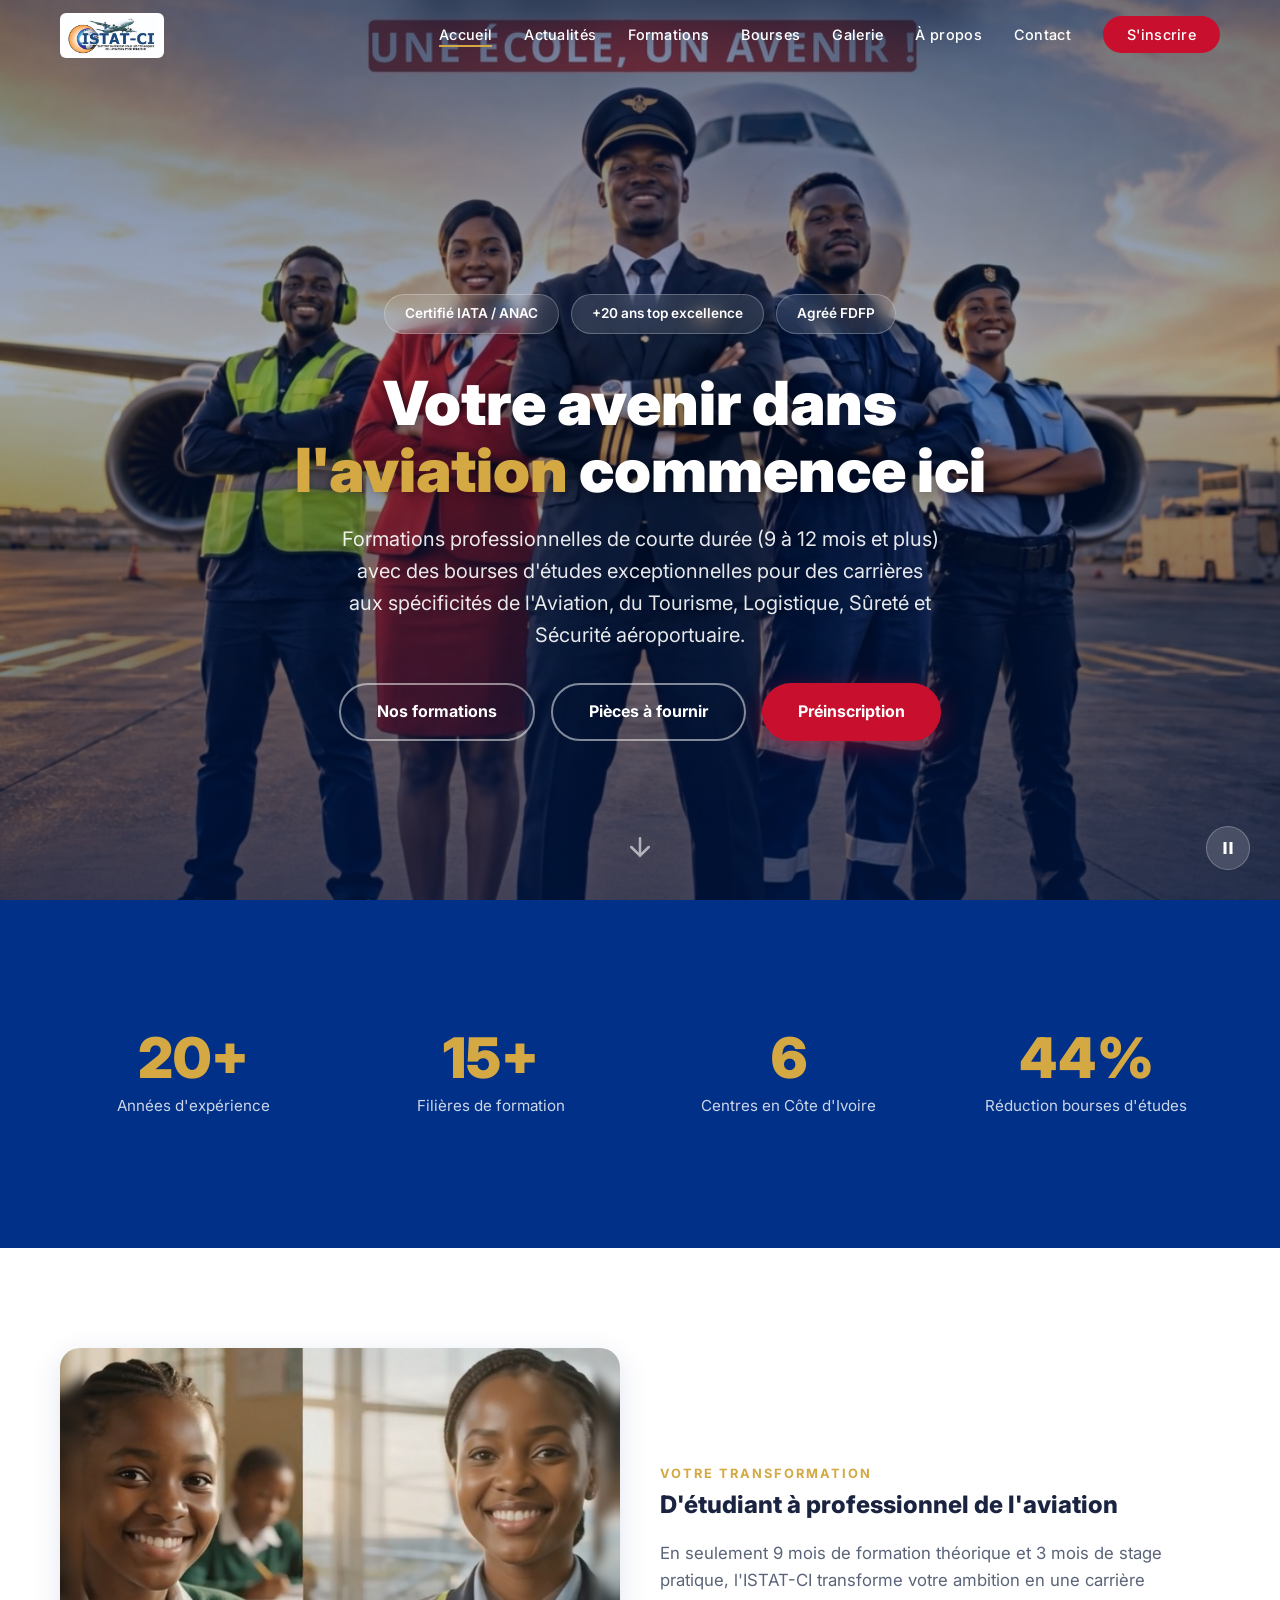
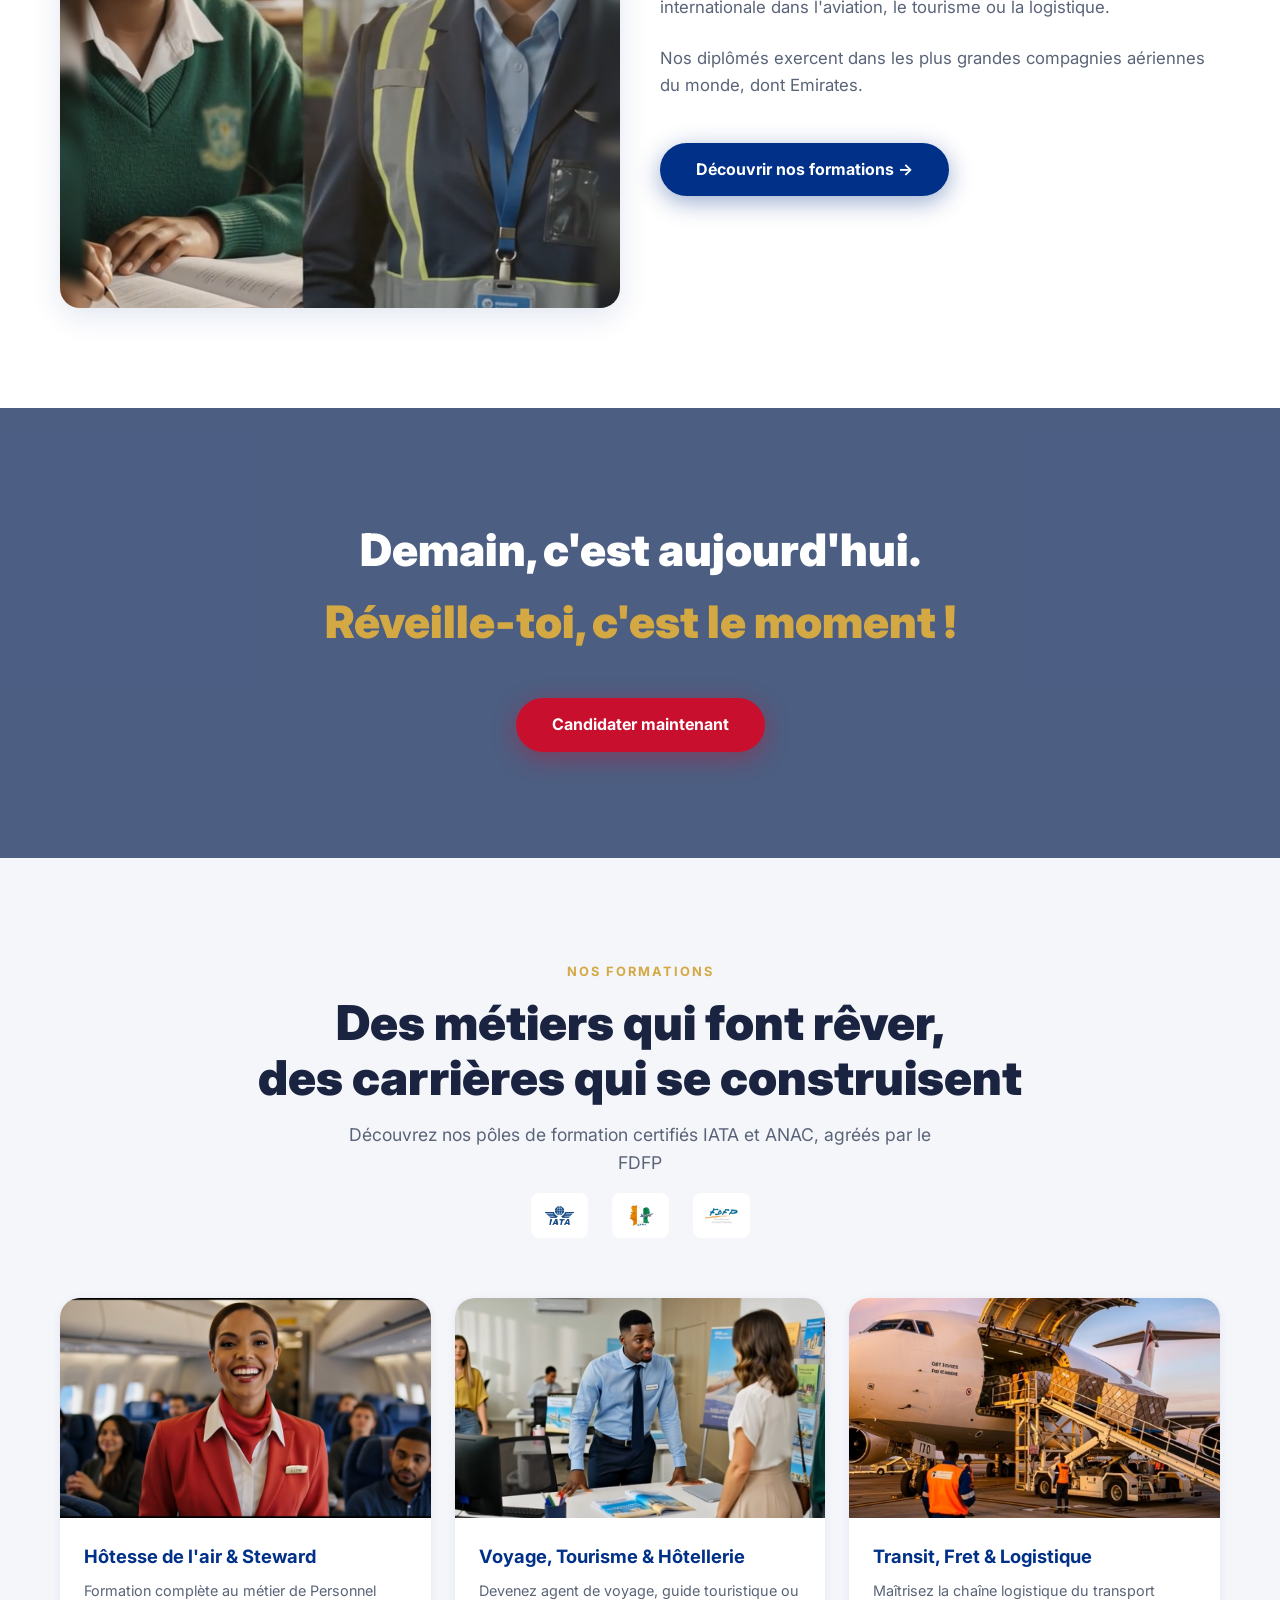
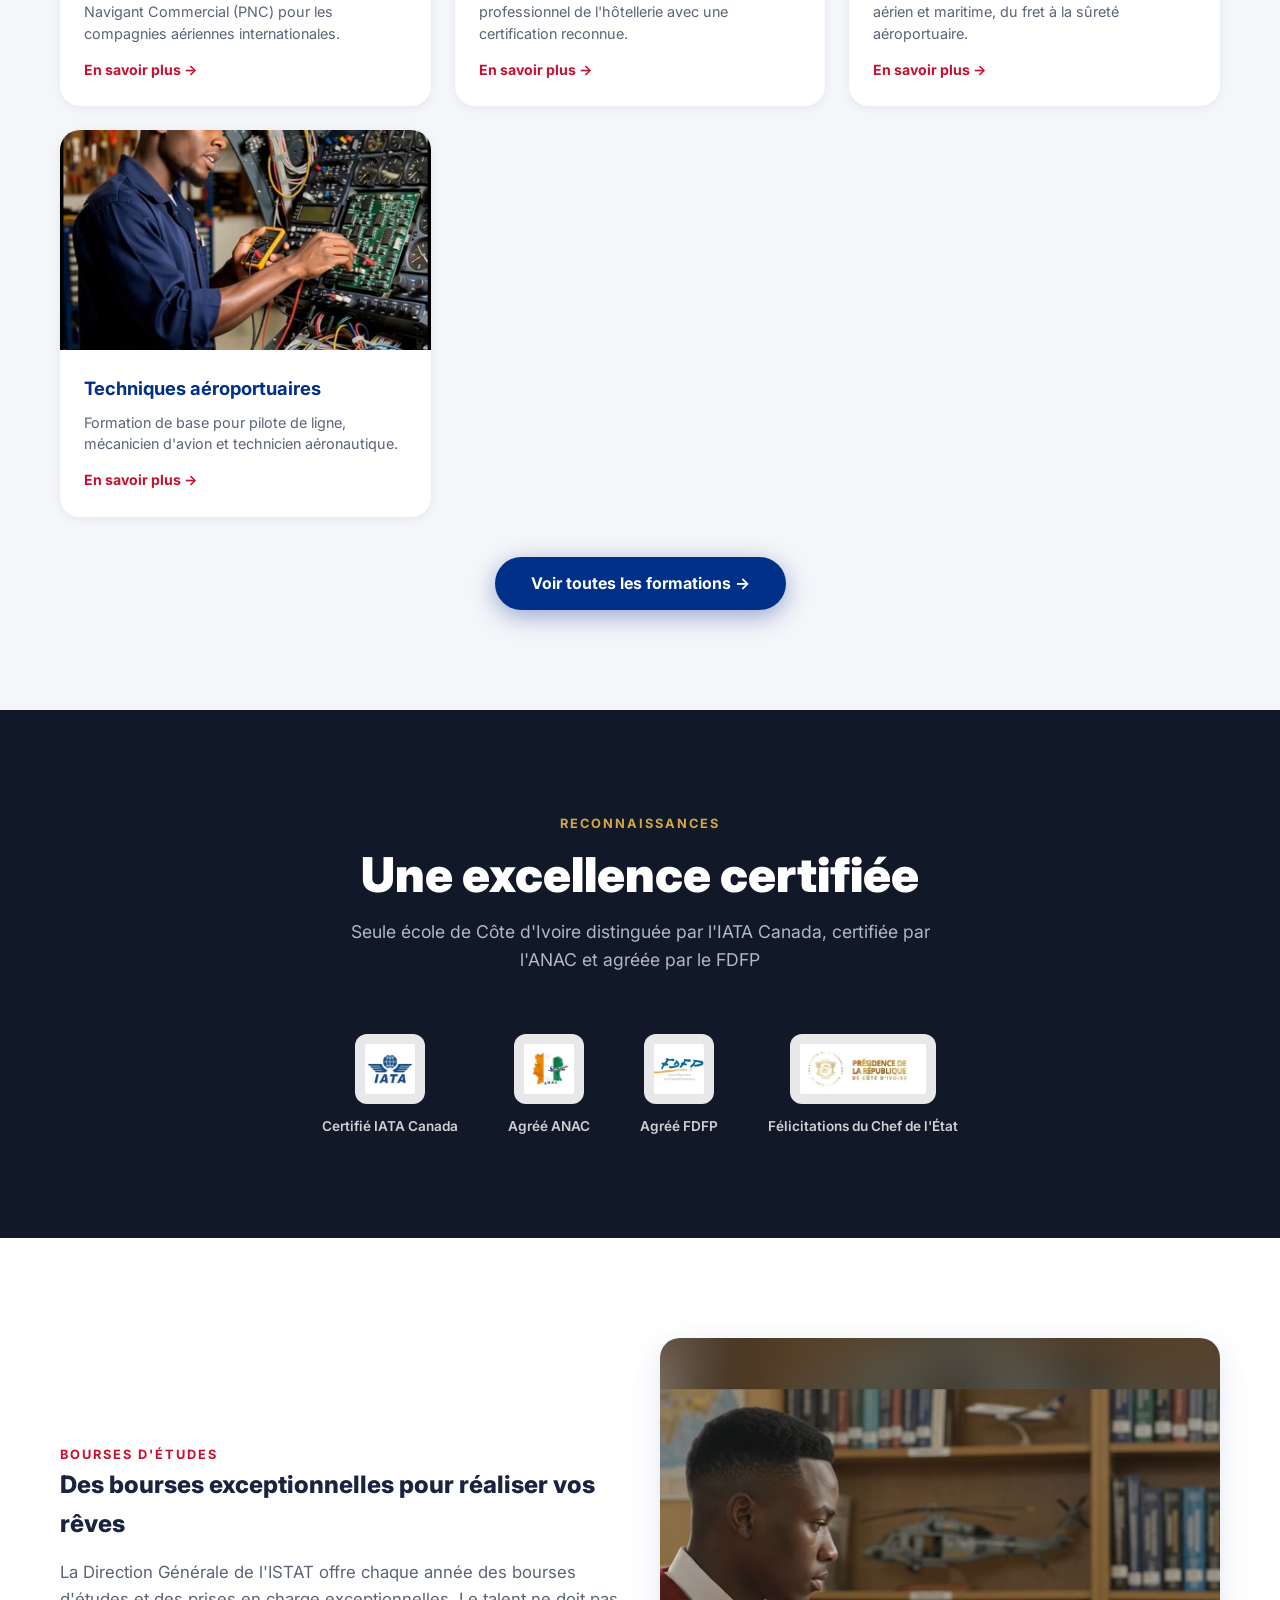
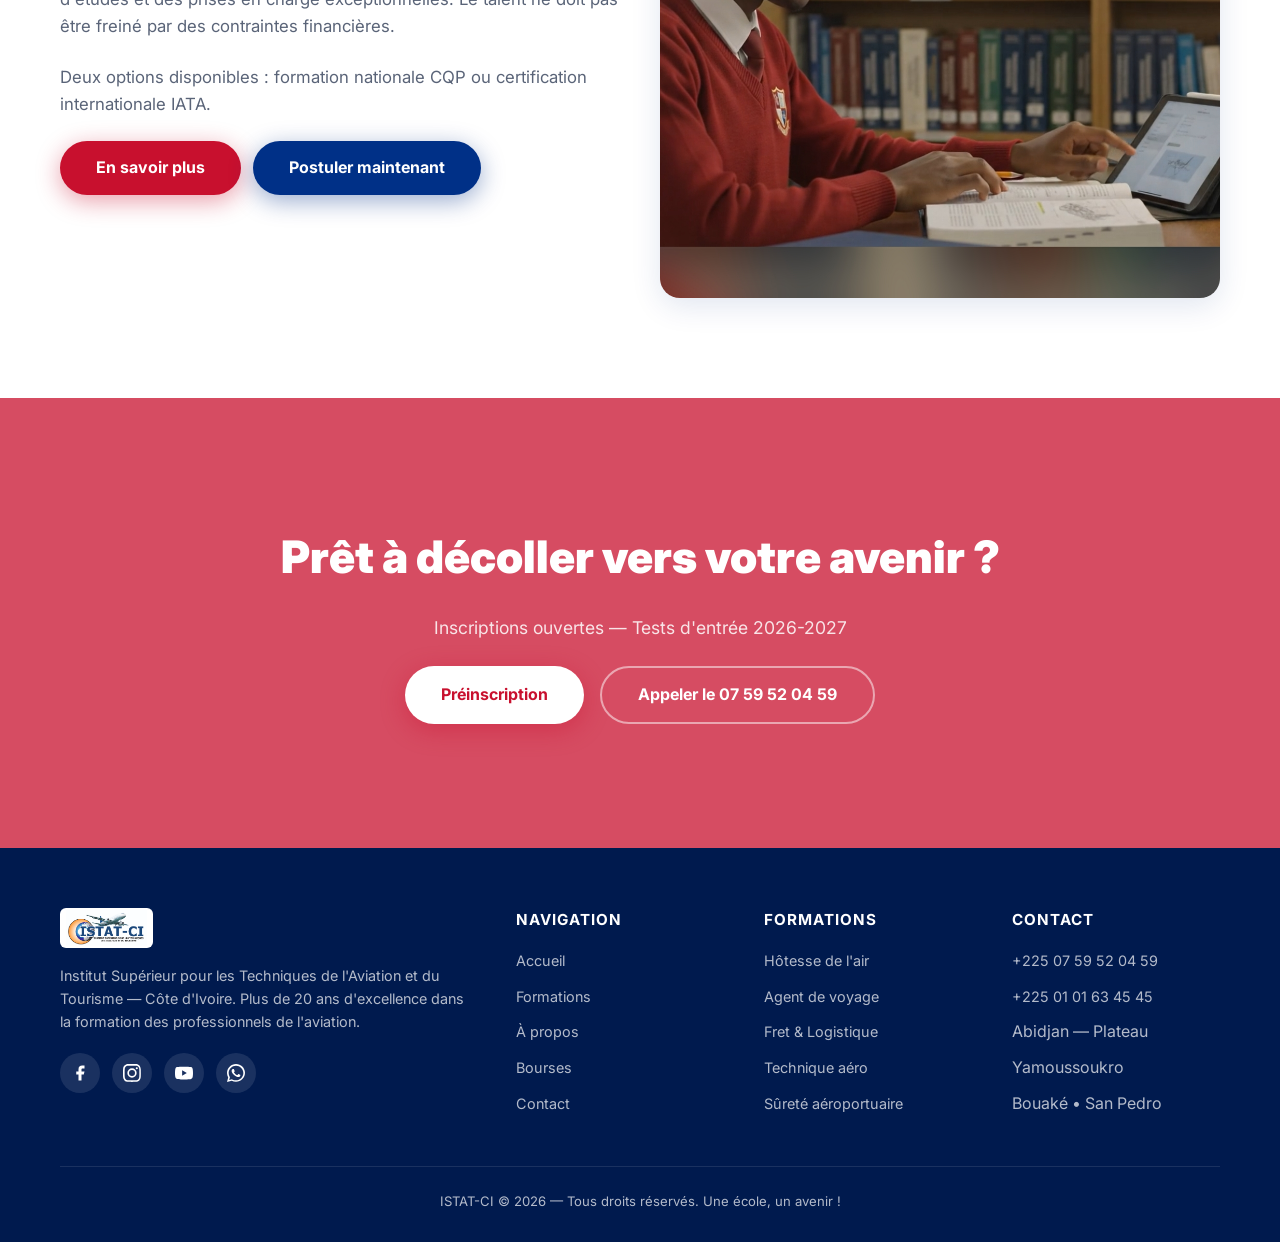
==== index.html @ f3aa7414 "Mise à jour complète du site ISTAT-CI — 11-12 juillet 2026 - Page accueil : badges, texte principal," ====
<!DOCTYPE html>
<html lang="fr">
<head>
  <meta charset="UTF-8">
  <meta name="viewport" content="width=device-width, initial-scale=1.0">
  <title>ISTAT-CI — Une école, un avenir</title>
  <meta name="description" content="Institut Supérieur pour les Techniques de l'Aviation et du Tourisme — Formations certifiées IATA en aviation, tourisme, logistique et aéronautique en Côte d'Ivoire.">
  <link rel="preconnect" href="https://fonts.googleapis.com">
  <link rel="preconnect" href="https://fonts.gstatic.com" crossorigin>
  <link href="https://fonts.googleapis.com/css2?family=Inter:wght@400;500;600;700;800;900&display=swap" rel="stylesheet">
  <link rel="stylesheet" href="css/style.css">
</head>
<body>

<!-- ══════════ NAV OVERLAY (mobile) ══════════ -->
<div class="nav-overlay"></div>

<!-- ══════════ NAVBAR ══════════ -->
<nav class="navbar transparent">
  <div class="container">
    <a href="index.html" class="nav-logo">
      <img src="assets/images/logo.jpg" alt="ISTAT-CI">
    </a>
    <ul class="nav-links">
      <li><a href="index.html" class="active">Accueil</a></li>
      <li><a href="pages/actualites.html">Actualités</a></li>
      <li><a href="pages/formations.html">Formations</a></li>
      <li><a href="pages/bourses.html">Bourses</a></li>
      <li><a href="pages/mediatheque.html">Galerie</a></li>
      <li><a href="pages/a-propos.html">À propos</a></li>
      <li><a href="pages/contact.html">Contact</a></li>
      <li><a href="pages/preinscription.html" class="nav-cta">S'inscrire</a></li>
    </ul>
    <button class="nav-toggle" aria-label="Menu">
      <span></span><span></span><span></span>
    </button>
  </div>
</nav>

<!-- ══════════ HERO ══════════ -->
<section class="hero">
  <video class="hero-video" autoplay muted loop playsinline poster="assets/images/equipe_tarmac.jpg">
    <source src="assets/videos/hero.mp4" type="video/mp4">
  </video>
  <div class="hero-overlay"></div>
  <div class="hero-content">
    <div class="hero-badges">
      <span class="hero-badge">Certifié IATA / ANAC</span>
      <span class="hero-badge">+20 ans top excellence</span>
      <span class="hero-badge">Agréé FDFP</span>
    </div>
    <h1>Votre avenir dans <span>l'aviation</span> commence ici</h1>
    <p>Formations professionnelles de courte durée (9 à 12 mois et plus) avec des bourses d'études exceptionnelles pour des carrières aux spécificités de l'Aviation, du Tourisme, Logistique, Sûreté et Sécurité aéroportuaire.</p>
    <div class="hero-cta-group">
      <a href="pages/formations.html" class="btn btn-outline">Nos formations</a>
      <a href="#pieces-modal" class="btn btn-outline" id="openPiecesModal">Pièces à fournir</a>
      <a href="pages/preinscription.html" class="btn btn-primary">Préinscription</a>
    </div>
  </div>
  <div class="hero-scroll">
    <svg viewBox="0 0 24 24" fill="none" stroke-width="2" stroke-linecap="round"><path d="M12 5v14M5 12l7 7 7-7"/></svg>
  </div>
  <div class="hero-video-controls">
    <button id="videoPauseBtn" aria-label="Pause vidéo">
      <svg width="18" height="18" viewBox="0 0 24 24" fill="white"><rect x="6" y="4" width="4" height="16"/><rect x="14" y="4" width="4" height="16"/></svg>
    </button>
  </div>
</section>

<!-- ══════════ CHIFFRES CLÉS ══════════ -->
<section class="section-navy">
  <div class="container">
    <div class="stats-grid">
      <div class="stat-card reveal">
        <div class="stat-number" data-count="20" data-suffix="+">0</div>
        <div class="stat-label">Années d'expérience</div>
      </div>
      <div class="stat-card reveal">
        <div class="stat-number" data-count="15" data-suffix="+">0</div>
        <div class="stat-label">Filières de formation</div>
      </div>
      <div class="stat-card reveal">
        <div class="stat-number" data-count="6">0</div>
        <div class="stat-label">Centres en Côte d'Ivoire</div>
      </div>
      <div class="stat-card reveal">
        <div class="stat-number" data-count="80" data-suffix="%">0</div>
        <div class="stat-label">Réduction bourses d'études</div>
      </div>
    </div>
  </div>
</section>

<!-- ══════════ PRÉSENTATION ══════════ -->
<section>
  <div class="container">
    <div class="transform-grid">
      <div class="transform-image reveal-left">
        <img src="assets/images/avant_apres_2.jpg" alt="D'étudiante à professionnelle de l'aviation" loading="lazy">
      </div>
      <div class="transform-text reveal-right">
        <span class="label" style="color:var(--gold);font-size:0.8rem;font-weight:700;text-transform:uppercase;letter-spacing:2px;">Votre transformation</span>
        <h3>D'étudiant à professionnel de l'aviation</h3>
        <p>En seulement 9 mois de formation théorique et 3 mois de stage pratique, l'ISTAT-CI transforme votre ambition en une carrière internationale dans l'aviation, le tourisme ou la logistique.</p>
        <p>Nos diplômés exercent dans les plus grandes compagnies aériennes du monde, dont Emirates.</p>
        <a href="pages/formations.html" class="btn btn-navy mt-20">Découvrir nos formations →</a>
      </div>
    </div>
  </div>
</section>

<!-- ══════════ PARALLAX DIVIDER ══════════ -->
<div class="parallax-section">
  <div class="parallax-bg" style="background-image: url('assets/images/avion_atterrissage.jpg');"></div>
  <div class="parallax-overlay"></div>
  <div class="parallax-content reveal">
    <h2>Demain, c'est aujourd'hui.<br><span class="text-gold">Réveille-toi, c'est le moment !</span></h2>
    <a href="pages/preinscription.html" class="btn btn-primary mt-20">Candidater maintenant</a>
  </div>
</div>

<!-- ══════════ FORMATIONS (APERÇU) ══════════ -->
<section class="section-light">
  <div class="container">
    <div class="section-header reveal">
      <span class="label">Nos formations</span>
      <h2>Des métiers qui font rêver,<br>des carrières qui se construisent</h2>
      <p>Découvrez nos pôles de formation certifiés IATA et ANAC, agréés par le FDFP</p>
      <div style="display:flex;align-items:center;justify-content:center;gap:24px;margin-top:16px;">
        <img src="assets/images/iata_logo.webp" alt="IATA" style="height:45px;background:#fff;border-radius:8px;padding:6px 12px;">
        <img src="assets/images/anac_logo.jpeg" alt="ANAC" style="height:45px;background:#fff;border-radius:8px;padding:6px 12px;">
        <img src="assets/images/logo_fdfp.jpeg" alt="FDFP" style="height:45px;background:#fff;border-radius:8px;padding:6px 12px;">
      </div>
    </div>
    <div class="formations-grid">
      <div class="formation-card reveal">
        <div class="formation-card-img">
          <img src="assets/images/hotesse_avion.jpg" alt="Hôtesse de l'air" loading="lazy">
        </div>
        <div class="formation-card-body">
          <h3>Hôtesse de l'air & Steward</h3>
          <p>Formation complète au métier de Personnel Navigant Commercial (PNC) pour les compagnies aériennes internationales.</p>
          <a href="pages/formations.html" class="formation-card-link">En savoir plus →</a>
        </div>
      </div>
      <div class="formation-card reveal">
        <div class="formation-card-img">
          <img src="assets/images/tourisme.jpg" alt="Agent de voyage et tourisme" loading="lazy">
        </div>
        <div class="formation-card-body">
          <h3>Voyage, Tourisme & Hôtellerie</h3>
          <p>Devenez agent de voyage, guide touristique ou professionnel de l'hôtellerie avec une certification reconnue.</p>
          <a href="pages/formations.html" class="formation-card-link">En savoir plus →</a>
        </div>
      </div>
      <div class="formation-card reveal">
        <div class="formation-card-img">
          <img src="assets/images/fret_aerien.jpg" alt="Fret aérien et logistique" loading="lazy">
        </div>
        <div class="formation-card-body">
          <h3>Transit, Fret & Logistique</h3>
          <p>Maîtrisez la chaîne logistique du transport aérien et maritime, du fret à la sûreté aéroportuaire.</p>
          <a href="pages/formations.html" class="formation-card-link">En savoir plus →</a>
        </div>
      </div>
      <div class="formation-card reveal">
        <div class="formation-card-img">
          <img src="assets/images/technicien_aero.jpg" alt="Technicien aéronautique" loading="lazy">
        </div>
        <div class="formation-card-body">
          <h3>Techniques aéroportuaires</h3>
          <p>Formation de base pour pilote de ligne, mécanicien d'avion et technicien aéronautique.</p>
          <a href="pages/formations.html" class="formation-card-link">En savoir plus →</a>
        </div>
      </div>
    </div>
    <div class="text-center mt-40 reveal">
      <a href="pages/formations.html" class="btn btn-navy">Voir toutes les formations →</a>
    </div>
  </div>
</section>

<!-- ══════════ CERTIFICATIONS ══════════ -->
<section class="section-dark">
  <div class="container">
    <div class="section-header reveal">
      <span class="label">Reconnaissances</span>
      <h2>Une excellence certifiée</h2>
      <p>Seule école de Côte d'Ivoire distinguée par l'IATA Canada, certifiée par l'ANAC et agréée par le FDFP</p>
    </div>
    <div class="certif-row reveal">
      <div class="certif-item">
        <img src="assets/images/iata_logo.webp" alt="IATA">
        <span>Certifié IATA Canada</span>
      </div>
      <div class="certif-item">
        <img src="assets/images/anac_logo.jpeg" alt="ANAC">
        <span>Agréé ANAC</span>
      </div>
      <div class="certif-item">
        <img src="assets/images/logo_fdfp.jpeg" alt="FDFP">
        <span>Agréé FDFP</span>
      </div>
      <div class="certif-item">
        <img src="assets/images/presidence_logo.webp" alt="Présidence de la République de Côte d'Ivoire" style="height:70px;">
        <span>Félicitations du Chef de l'État</span>
      </div>
    </div>
  </div>
</section>

<!-- ══════════ CTA BOURSES ══════════ -->
<section>
  <div class="container">
    <div class="transform-grid">
      <div class="transform-text reveal-left">
        <span class="label" style="color:var(--red);font-size:0.8rem;font-weight:700;text-transform:uppercase;letter-spacing:2px;">Bourses d'études</span>
        <h3>Des bourses exceptionnelles pour réaliser vos rêves</h3>
        <p>La Direction Générale de l'ISTAT offre chaque année des bourses d'études et des prises en charge exceptionnelles. Le talent ne doit pas être freiné par des contraintes financières.</p>
        <p>Deux options disponibles : formation nationale CQP ou certification internationale IATA.</p>
        <div style="display:flex;gap:12px;flex-wrap:wrap;" class="mt-20">
          <a href="pages/bourses.html" class="btn btn-primary">En savoir plus</a>
          <a href="pages/preinscription.html" class="btn btn-navy">Postuler maintenant</a>
        </div>
      </div>
      <div class="transform-image reveal-right">
        <img src="assets/images/etudiant_etude.jpg" alt="Étudiant ISTAT-CI en salle d'étude" loading="lazy">
      </div>
    </div>
  </div>
</section>

<!-- ══════════ CTA FINAL ══════════ -->
<div class="parallax-section">
  <div class="parallax-bg" style="background-image: url('assets/images/pilote_hotesse.jpg');"></div>
  <div class="parallax-overlay" style="background:rgba(200,16,46,0.75);"></div>
  <div class="parallax-content reveal">
    <h2>Prêt à décoller vers votre avenir ?</h2>
    <p style="color:rgba(255,255,255,0.85);font-size:1.1rem;margin-bottom:24px;">Inscriptions ouvertes — Tests d'entrée 2026-2027</p>
    <div class="hero-cta-group">
      <a href="pages/preinscription.html" class="btn btn-primary" style="background:var(--white);color:var(--red);">Préinscription</a>
      <a href="tel:+2250759520459" class="btn btn-outline">Appeler le 07 59 52 04 59</a>
    </div>
  </div>
</div>

<!-- ══════════ FOOTER ══════════ -->
<footer class="footer">
  <div class="container">
    <div class="footer-grid">
      <div class="footer-brand">
        <img src="assets/images/logo.jpg" alt="ISTAT-CI">
        <p>Institut Supérieur pour les Techniques de l'Aviation et du Tourisme — Côte d'Ivoire. Plus de 20 ans d'excellence dans la formation des professionnels de l'aviation.</p>
        <div class="footer-social">
          <a href="https://www.facebook.com/profile.php?id=61577491554635" target="_blank" rel="noopener" aria-label="Facebook"><svg viewBox="0 0 24 24"><path d="M18 2h-3a5 5 0 0 0-5 5v3H7v4h3v8h4v-8h3l1-4h-4V7a1 1 0 0 1 1-1h3z"/></svg></a>
          <a href="https://www.instagram.com/istat.ci/" target="_blank" rel="noopener" aria-label="Instagram"><svg viewBox="0 0 24 24"><path d="M12 2.2c3.2 0 3.6 0 4.8.1 1.2.1 1.8.2 2.2.4.6.2 1 .5 1.4.9.4.4.7.8.9 1.4.2.4.4 1 .4 2.2.1 1.3.1 1.6.1 4.8s0 3.6-.1 4.8c-.1 1.2-.2 1.8-.4 2.2-.2.6-.5 1-.9 1.4-.4.4-.8.7-1.4.9-.4.2-1 .4-2.2.4-1.3.1-1.6.1-4.8.1s-3.6 0-4.8-.1c-1.2-.1-1.8-.2-2.2-.4-.6-.2-1-.5-1.4-.9-.4-.4-.7-.8-.9-1.4-.2-.4-.4-1-.4-2.2C2.2 15.6 2.2 15.2 2.2 12s0-3.6.1-4.8c.1-1.2.2-1.8.4-2.2.2-.6.5-1 .9-1.4.4-.4.8-.7 1.4-.9.4-.2 1-.4 2.2-.4C8.4 2.2 8.8 2.2 12 2.2zM12 0C8.7 0 8.3 0 7.1.1 5.8.1 4.9.3 4.1.6c-.8.3-1.5.7-2.1 1.3C1.3 2.6.9 3.3.6 4.1.3 4.9.1 5.8.1 7.1 0 8.3 0 8.7 0 12s0 3.7.1 4.9c.1 1.3.3 2.1.6 2.9.3.8.7 1.5 1.3 2.1.7.7 1.3 1.1 2.1 1.3.8.3 1.7.5 2.9.6 1.2.1 1.6.1 4.9.1s3.7 0 4.9-.1c1.3-.1 2.1-.3 2.9-.6.8-.3 1.5-.7 2.1-1.3.7-.7 1.1-1.3 1.3-2.1.3-.8.5-1.7.6-2.9.1-1.2.1-1.6.1-4.9s0-3.7-.1-4.9c-.1-1.3-.3-2.1-.6-2.9-.3-.8-.7-1.5-1.3-2.1C21.4 1.3 20.7.9 19.9.6 19.1.3 18.2.1 16.9.1 15.7 0 15.3 0 12 0zm0 5.8a6.2 6.2 0 1 0 0 12.4A6.2 6.2 0 0 0 12 5.8zM12 16a4 4 0 1 1 0-8 4 4 0 0 1 0 8zm6.4-11.8a1.4 1.4 0 1 0 0 2.8 1.4 1.4 0 0 0 0-2.8z"/></svg></a>
          <a href="https://www.youtube.com/@IstatC%C3%B4tedIvoire" target="_blank" rel="noopener" aria-label="YouTube"><svg viewBox="0 0 24 24"><path d="M23.5 6.2a3 3 0 0 0-2.1-2.1C19.5 3.5 12 3.5 12 3.5s-7.5 0-9.4.6A3 3 0 0 0 .5 6.2C0 8.1 0 12 0 12s0 3.9.5 5.8a3 3 0 0 0 2.1 2.1c1.9.6 9.4.6 9.4.6s7.5 0 9.4-.6a3 3 0 0 0 2.1-2.1c.5-1.9.5-5.8.5-5.8s0-3.9-.5-5.8zM9.5 15.6V8.4l6.3 3.6-6.3 3.6z"/></svg></a>
          <a href="https://wa.me/2250759520459" target="_blank" rel="noopener" aria-label="WhatsApp"><svg viewBox="0 0 24 24"><path d="M17.5 14.4c-.3-.1-1.7-.8-2-1-.3-.1-.5-.1-.7.2-.2.3-.8 1-.9 1.1-.2.2-.3.2-.6.1-.3-.1-1.2-.5-2.3-1.4-.9-.8-1.4-1.7-1.6-2-.2-.3 0-.5.1-.6.1-.1.3-.3.4-.5.1-.2.2-.3.3-.5.1-.2 0-.4 0-.5-.1-.1-.7-1.6-.9-2.2-.3-.6-.5-.5-.7-.5h-.6c-.2 0-.5.1-.8.4-.3.3-1 1-1 2.4s1 2.8 1.2 3c.1.2 2 3.1 4.9 4.3.7.3 1.2.5 1.6.6.7.2 1.3.2 1.8.1.5-.1 1.7-.7 1.9-1.4.2-.7.2-1.2.2-1.4-.1-.1-.3-.2-.6-.3zM12 21.8c-1.8 0-3.5-.5-5-1.3l-.4-.2-3.7 1 1-3.6-.2-.4c-1-1.5-1.5-3.3-1.5-5.2C2.2 6.6 6.6 2.2 12 2.2s9.8 4.4 9.8 9.8-4.4 9.8-9.8 9.8zM12 0C5.4 0 0 5.4 0 12c0 2.1.6 4.2 1.6 5.9L0 24l6.3-1.6c1.7.9 3.7 1.4 5.7 1.4 6.6 0 12-5.4 12-12S18.6 0 12 0z"/></svg></a>        </div>
      </div>
      <div>
        <h5>Navigation</h5>
        <ul>
          <li><a href="index.html">Accueil</a></li>
          <li><a href="pages/formations.html">Formations</a></li>
          <li><a href="pages/a-propos.html">À propos</a></li>
          <li><a href="pages/bourses.html">Bourses</a></li>
          <li><a href="pages/contact.html">Contact</a></li>
        </ul>
      </div>
      <div>
        <h5>Formations</h5>
        <ul>
          <li><a href="pages/formations.html">Hôtesse de l'air</a></li>
          <li><a href="pages/formations.html">Agent de voyage</a></li>
          <li><a href="pages/formations.html">Fret & Logistique</a></li>
          <li><a href="pages/formations.html">Technique aéro</a></li>
          <li><a href="pages/formations.html">Sûreté aéroportuaire</a></li>
        </ul>
      </div>
      <div>
        <h5>Contact</h5>
        <ul>
          <li><a href="tel:+2250759520459">+225 07 59 52 04 59</a></li>
          <li><a href="tel:+2250101634545">+225 01 01 63 45 45</a></li>
          <li>Abidjan — Plateau</li>
          <li>Yamoussoukro</li>
          <li>Bouaké • San Pedro</li>
        </ul>
      </div>
    </div>
    <div class="footer-bottom">
      ISTAT-CI © 2026 — Tous droits réservés. Une école, un avenir !
    </div>
  </div>
</footer>

<!-- MODALE PIÈCES À FOURNIR -->
<div id="piecesModal" style="display:none;position:fixed;inset:0;z-index:9999;background:rgba(0,0,0,0.7);align-items:center;justify-content:center;">
  <div style="background:var(--white);border-radius:16px;max-width:600px;width:90%;max-height:85vh;overflow-y:auto;position:relative;box-shadow:0 20px 60px rgba(0,0,0,0.3);">
    <button id="closePiecesModal" style="position:absolute;top:12px;right:16px;background:rgba(0,0,0,0.4);border:none;font-size:1.6rem;cursor:pointer;color:white;font-weight:300;width:36px;height:36px;border-radius:50%;display:flex;align-items:center;justify-content:center;z-index:1;">&times;</button>
    <img src="assets/images/image_pieces_a_fournir_2.png" alt="Pièces à fournir" style="width:100%;height:200px;object-fit:cover;border-radius:16px 16px 0 0;display:block;">
    <div style="padding:30px 36px 40px;">
    <h2 style="color:var(--navy);font-size:1.4rem;margin-bottom:6px;text-align:center;">Pièces à fournir</h2>
    <p style="color:var(--red);font-weight:700;font-size:0.85rem;margin-bottom:20px;text-align:center;">TEST D'ENTRÉE 2026–2027</p>
    <ul style="list-style:none;padding:0;margin:0 0 24px;">
      <li style="padding:10px 0;border-bottom:1px solid var(--gray-100);color:var(--text);font-size:0.95rem;">📄 <strong>1 copie de l'extrait de naissance</strong></li>
      <li style="padding:10px 0;border-bottom:1px solid var(--gray-100);color:var(--text);font-size:0.95rem;">🪪 <strong>1 copie de la CNI ou attestation d'identité</strong></li>
      <li style="padding:10px 0;border-bottom:1px solid var(--gray-100);color:var(--text);font-size:0.95rem;">📷 <strong>6 photos d'identité couleur</strong> (même tirage)</li>
      <li style="padding:10px 0;border-bottom:1px solid var(--gray-100);color:var(--text);font-size:0.95rem;">🎓 <strong>1 copie du diplôme ou document attestant le niveau d'études</strong> (bulletin, attestation de réussite ou d'admission)</li>
      <li style="padding:10px 0;color:var(--text);font-size:0.95rem;">✉️ <strong>Une lettre de motivation</strong> (pourquoi cette formation) adressée au Directeur Général de l'ISTAT-CI</li>
    </ul>
    <div style="background:var(--off-white);border-radius:10px;padding:16px 20px;font-size:0.85rem;color:var(--gray-600);line-height:1.6;">
      <strong style="color:var(--navy);">NB :</strong> Pour le dépôt de dossier physique, toutes ces pièces doivent être dans une enveloppe sous pli fermé protégée par une chemise à rabat.<br>
      <strong>Date limite :</strong> 31 juillet 2026<br>
      <strong>Dépôt :</strong> ISTAT — Abidjan-Plateau, Bouaké, Korhogo, San-Pedro, Yamoussoukro<br>
      <strong>Contact :</strong> <a href="tel:+2250759520459" style="color:var(--red);font-weight:600;">07 59 52 04 59</a>
    </div>
    <div style="text-align:center;margin-top:24px;">
      <a href="pages/preinscription.html" class="btn btn-primary" style="font-size:0.95rem;">Préinscription en ligne</a>
    </div>
    </div>
  </div>
</div>

<script src="js/main.js"></script>
<script>
(function(){
  var modal = document.getElementById('piecesModal');
  document.getElementById('openPiecesModal').addEventListener('click', function(e){
    e.preventDefault();
    modal.style.display = 'flex';
  });
  document.getElementById('closePiecesModal').addEventListener('click', function(){
    modal.style.display = 'none';
  });
  modal.addEventListener('click', function(e){
    if(e.target === modal) modal.style.display = 'none';
  });
})();
</script>
</body>
</html>
---- css/style.css ----
:root {
  --navy: #003087;
  --navy-dark: #001a4e;
  --red: #C8102E;
  --red-dark: #9B0A20;
  --gold: #D4A843;
  --white: #ffffff;
  --off-white: #F5F6FA;
  --gray-100: #E8EBF2;
  --gray-300: #B0B8C9;
  --gray-600: #5A6478;
  --gray-900: #111827;
  --text: #1A2340;
  --shadow-sm: 0 2px 8px rgba(0,48,135,0.08);
  --shadow-md: 0 8px 30px rgba(0,48,135,0.12);
  --shadow-lg: 0 16px 50px rgba(0,48,135,0.18);
  --radius: 12px;
  --radius-lg: 20px;
  --transition: 0.3s cubic-bezier(0.4, 0, 0.2, 1);
  --font: 'Inter', -apple-system, BlinkMacSystemFont, 'Segoe UI', sans-serif;
  --max-w: 1200px;
}

*, *::before, *::after { box-sizing: border-box; margin: 0; padding: 0; }

html { scroll-behavior: smooth; -webkit-text-size-adjust: 100%; }

body {
  font-family: var(--font);
  color: var(--text);
  background: var(--white);
  line-height: 1.6;
  overflow-x: hidden;
}

img { max-width: 100%; height: auto; display: block; }
a { color: inherit; text-decoration: none; }
button { font-family: inherit; cursor: pointer; border: none; }

.container { width: 100%; max-width: var(--max-w); margin: 0 auto; padding: 0 20px; }

/* ══════════ NAVBAR ══════════ */
.navbar {
  position: fixed;
  top: 0; left: 0; right: 0;
  z-index: 1000;
  transition: background var(--transition), box-shadow var(--transition);
  padding: 0;
}
.navbar.transparent { background: transparent; }
.navbar.solid {
  background: rgba(0, 26, 78, 0.95);
  backdrop-filter: blur(12px);
  box-shadow: 0 2px 20px rgba(0,0,0,0.15);
}
.navbar .container {
  display: flex;
  align-items: center;
  justify-content: space-between;
  height: 70px;
}
.nav-logo img {
  height: 45px;
  width: auto;
  background: var(--white);
  border-radius: 6px;
  padding: 2px 6px;
  object-fit: contain;
}
.nav-links {
  display: flex;
  align-items: center;
  gap: 32px;
  list-style: none;
}
.nav-links a {
  color: var(--white);
  font-size: 0.9rem;
  font-weight: 500;
  letter-spacing: 0.3px;
  position: relative;
  transition: opacity var(--transition);
}
.nav-links a::after {
  content: '';
  position: absolute;
  bottom: -4px; left: 0;
  width: 0; height: 2px;
  background: var(--gold);
  transition: width var(--transition);
}
.nav-links a:hover::after,
.nav-links a.active::after { width: 100%; }
.nav-links a:hover { opacity: 0.9; }

.nav-cta {
  background: var(--red);
  color: var(--white) !important;
  padding: 10px 24px;
  border-radius: 50px;
  font-weight: 700;
  font-size: 0.85rem;
  transition: background var(--transition), transform var(--transition);
}
.nav-cta::after { display: none !important; }
.nav-cta:hover { background: var(--red-dark); transform: translateY(-1px); }

.nav-toggle {
  display: none;
  flex-direction: column;
  gap: 5px;
  background: none;
  padding: 8px;
}
.nav-toggle span {
  width: 24px; height: 2px;
  background: var(--white);
  border-radius: 2px;
  transition: transform var(--transition), opacity var(--transition);
}
.nav-toggle.open span:nth-child(1) { transform: rotate(45deg) translate(5px, 5px); }
.nav-toggle.open span:nth-child(2) { opacity: 0; }
.nav-toggle.open span:nth-child(3) { transform: rotate(-45deg) translate(5px, -5px); }

@media (max-width: 768px) {
  .nav-toggle { display: flex; }
  .nav-links {
    position: fixed;
    top: 0; right: -100%;
    width: 80%; height: 100vh;
    flex-direction: column;
    background: var(--navy-dark);
    padding: 100px 40px 40px;
    gap: 24px;
    transition: right var(--transition);
  }
  .nav-links.open { right: 0; }
  .nav-links a { font-size: 1.1rem; }
  .nav-overlay {
    display: none;
    position: fixed;
    inset: 0;
    background: rgba(0,0,0,0.5);
    z-index: 999;
  }
  .nav-overlay.open { display: block; }
}

/* ══════════ HERO ══════════ */
.hero {
  position: relative;
  height: 100vh;
  min-height: 600px;
  display: flex;
  align-items: center;
  justify-content: center;
  overflow: hidden;
}
.hero-video {
  position: absolute;
  inset: 0;
  width: 100%; height: 100%;
  object-fit: cover;
  z-index: 0;
}
.hero-overlay {
  position: absolute;
  inset: 0;
  background: linear-gradient(
    to bottom,
    rgba(0,26,78,0.55) 0%,
    rgba(0,26,78,0.35) 40%,
    rgba(0,26,78,0.65) 100%
  );
  z-index: 1;
}
.hero-content {
  position: relative;
  z-index: 2;
  text-align: center;
  color: var(--white);
  padding: 0 20px;
  padding-top: 15vh;
  max-width: 800px;
}
.hero-content h1 {
  font-size: clamp(2rem, 5vw, 3.8rem);
  font-weight: 900;
  line-height: 1.1;
  margin-bottom: 20px;
  text-shadow: 0 2px 12px rgba(0,0,0,0.3);
}
.hero-content h1 span { color: var(--gold); }
.hero-content p {
  font-size: clamp(1rem, 2vw, 1.25rem);
  opacity: 0.9;
  margin-bottom: 32px;
  max-width: 600px;
  margin-left: auto;
  margin-right: auto;
}
.hero-badges {
  display: flex;
  justify-content: center;
  gap: 12px;
  flex-wrap: wrap;
  margin-bottom: 36px;
}
.hero-badge {
  background: rgba(255,255,255,0.12);
  border: 1px solid rgba(255,255,255,0.25);
  backdrop-filter: blur(8px);
  padding: 8px 20px;
  border-radius: 50px;
  font-size: 0.85rem;
  font-weight: 600;
}
.hero-cta-group {
  display: flex;
  gap: 16px;
  justify-content: center;
  flex-wrap: wrap;
}
.btn {
  display: inline-flex;
  align-items: center;
  gap: 8px;
  padding: 14px 36px;
  border-radius: 50px;
  font-weight: 700;
  font-size: 1rem;
  transition: all var(--transition);
}
.btn-primary {
  background: var(--red);
  color: var(--white);
  box-shadow: 0 6px 25px rgba(200,16,46,0.4);
}
.btn-primary:hover {
  background: var(--red-dark);
  transform: translateY(-2px);
  box-shadow: 0 10px 35px rgba(200,16,46,0.5);
}
.btn-outline {
  background: transparent;
  color: var(--white);
  border: 2px solid rgba(255,255,255,0.5);
}
.btn-outline:hover {
  background: rgba(255,255,255,0.1);
  border-color: var(--white);
}
.btn-navy {
  background: var(--navy);
  color: var(--white);
  box-shadow: 0 6px 25px rgba(0,48,135,0.4);
}
.btn-navy:hover {
  background: var(--navy-dark);
  transform: translateY(-2px);
}

.hero-scroll {
  position: absolute;
  bottom: 30px;
  left: 50%;
  transform: translateX(-50%);
  z-index: 2;
  animation: bounce 2s infinite;
}
.hero-scroll svg { width: 30px; height: 30px; stroke: var(--white); opacity: 0.6; }

@keyframes bounce {
  0%, 100% { transform: translateX(-50%) translateY(0); }
  50% { transform: translateX(-50%) translateY(10px); }
}

.hero-video-controls {
  position: absolute;
  bottom: 30px; right: 30px;
  z-index: 2;
}
.hero-video-controls button {
  background: rgba(255,255,255,0.15);
  backdrop-filter: blur(8px);
  border: 1px solid rgba(255,255,255,0.25);
  color: var(--white);
  width: 44px; height: 44px;
  border-radius: 50%;
  display: flex;
  align-items: center;
  justify-content: center;
  transition: background var(--transition);
}
.hero-video-controls button:hover { background: rgba(255,255,255,0.25); }

/* ══════════ SECTIONS ══════════ */
section { padding: 100px 0; }
@media (max-width: 768px) { section { padding: 60px 0; } }

.section-dark { background: var(--gray-900); color: var(--white); }
.section-light { background: var(--off-white); }
.section-navy { background: var(--navy); color: var(--white); }

.section-header {
  text-align: center;
  margin-bottom: 60px;
}
.section-header .label {
  display: inline-block;
  font-size: 0.8rem;
  font-weight: 700;
  text-transform: uppercase;
  letter-spacing: 2px;
  color: var(--gold);
  margin-bottom: 12px;
}
.section-dark .section-header .label { color: var(--gold); }
.section-header h2 {
  font-size: clamp(1.8rem, 4vw, 3rem);
  font-weight: 900;
  line-height: 1.15;
  margin-bottom: 16px;
}
.section-header p {
  font-size: 1.1rem;
  color: var(--gray-600);
  max-width: 600px;
  margin: 0 auto;
}
.section-dark .section-header p { color: var(--gray-300); }

/* ══════════ STATS ══════════ */
.stats-grid {
  display: grid;
  grid-template-columns: repeat(4, 1fr);
  gap: 30px;
}
.stat-card {
  text-align: center;
  padding: 30px 20px;
}
.stat-number {
  font-size: clamp(2.5rem, 5vw, 3.5rem);
  font-weight: 900;
  color: var(--gold);
  line-height: 1;
  margin-bottom: 8px;
}
.stat-label {
  font-size: 0.95rem;
  opacity: 0.8;
}
@media (max-width: 768px) {
  .stats-grid { grid-template-columns: repeat(2, 1fr); gap: 20px; }
}

/* ══════════ FORMATION CARDS ══════════ */
.formations-grid {
  display: grid;
  grid-template-columns: repeat(auto-fit, minmax(280px, 1fr));
  gap: 24px;
}
.formation-card {
  background: var(--white);
  border-radius: var(--radius-lg);
  overflow: hidden;
  box-shadow: var(--shadow-sm);
  transition: transform var(--transition), box-shadow var(--transition);
}
.formation-card:hover {
  transform: translateY(-6px);
  box-shadow: var(--shadow-lg);
}
.formation-card-img {
  height: 220px;
  overflow: hidden;
}
.formation-card-img img {
  width: 100%;
  height: 100%;
  object-fit: cover;
  transition: transform 0.5s ease;
}
.formation-card:hover .formation-card-img img { transform: scale(1.05); }
.formation-card-body { padding: 24px; }
.formation-card-body h3 {
  font-size: 1.15rem;
  font-weight: 700;
  margin-bottom: 8px;
  color: var(--navy);
}
.formation-card-body p {
  font-size: 0.9rem;
  color: var(--gray-600);
  line-height: 1.5;
}
.formation-card-link {
  display: inline-flex;
  align-items: center;
  gap: 6px;
  margin-top: 14px;
  font-size: 0.88rem;
  font-weight: 700;
  color: var(--red);
}
.formation-card-link:hover { gap: 10px; }

/* ══════════ CERTIFICATIONS ══════════ */
.certif-row {
  display: flex;
  align-items: center;
  justify-content: center;
  gap: 50px;
  flex-wrap: wrap;
}
.certif-item {
  display: flex;
  flex-direction: column;
  align-items: center;
  gap: 12px;
}
.certif-item img {
  height: 70px;
  width: auto;
  object-fit: contain;
  background: rgba(255,255,255,0.9);
  border-radius: 12px;
  padding: 10px;
}
.certif-item span {
  font-size: 0.85rem;
  font-weight: 600;
  opacity: 0.8;
}

/* ══════════ PARALLAX DIVIDER ══════════ */
.parallax-section {
  position: relative;
  height: 50vh;
  min-height: 350px;
  display: flex;
  align-items: center;
  justify-content: center;
  overflow: hidden;
}
.parallax-bg {
  position: absolute;
  inset: -20%;
  background-size: cover;
  background-position: center;
  background-attachment: fixed;
}
@media (max-width: 768px) { .parallax-bg { background-attachment: scroll; } }
.parallax-overlay {
  position: absolute;
  inset: 0;
  background: rgba(0,26,78,0.7);
}
.parallax-content {
  position: relative;
  z-index: 1;
  text-align: center;
  color: var(--white);
  padding: 0 20px;
}
.parallax-content h2 {
  font-size: clamp(1.6rem, 4vw, 2.8rem);
  font-weight: 900;
  margin-bottom: 20px;
}

/* ══════════ AVANT/APRES ══════════ */
.transform-grid {
  display: grid;
  grid-template-columns: 1fr 1fr;
  gap: 40px;
  align-items: center;
}
.transform-image {
  border-radius: var(--radius-lg);
  overflow: hidden;
  box-shadow: var(--shadow-md);
}
.transform-image img { width: 100%; }
.transform-text h3 {
  font-size: 1.5rem;
  font-weight: 800;
  margin-bottom: 16px;
}
.transform-text p {
  font-size: 1.05rem;
  color: var(--gray-600);
  margin-bottom: 24px;
}
@media (max-width: 768px) {
  .transform-grid { grid-template-columns: 1fr; gap: 24px; }
}

/* ══════════ CONTACT CARDS ══════════ */
.contact-grid {
  display: grid;
  grid-template-columns: repeat(auto-fit, minmax(250px, 1fr));
  gap: 24px;
}
.contact-card {
  background: var(--white);
  padding: 30px;
  border-radius: var(--radius);
  text-align: center;
  box-shadow: var(--shadow-sm);
}
.contact-card-icon {
  width: 60px; height: 60px;
  background: var(--navy);
  border-radius: 50%;
  display: flex;
  align-items: center;
  justify-content: center;
  margin: 0 auto 16px;
  font-size: 1.5rem;
}
.contact-card h4 {
  font-size: 1.1rem;
  margin-bottom: 8px;
  color: var(--navy);
}
.contact-card p { font-size: 0.95rem; color: var(--gray-600); }
.contact-card a { color: var(--red); font-weight: 600; }

/* ══════════ FOOTER ══════════ */
.footer {
  background: var(--navy-dark);
  color: rgba(255,255,255,0.7);
  padding: 60px 0 30px;
}
.footer-grid {
  display: grid;
  grid-template-columns: 2fr 1fr 1fr 1fr;
  gap: 40px;
  margin-bottom: 40px;
}
.footer-brand p { margin-top: 16px; font-size: 0.9rem; line-height: 1.6; }
.footer-brand img {
  height: 40px;
  background: var(--white);
  border-radius: 6px;
  padding: 2px 6px;
  object-fit: contain;
}
.footer h5 {
  color: var(--white);
  font-size: 0.95rem;
  font-weight: 700;
  margin-bottom: 16px;
  text-transform: uppercase;
  letter-spacing: 1px;
}
.footer ul { list-style: none; }
.footer ul li { margin-bottom: 10px; }
.footer ul a {
  font-size: 0.9rem;
  transition: color var(--transition);
}
.footer ul a:hover { color: var(--gold); }
.footer-social {
  display: flex;
  gap: 12px;
  margin-top: 20px;
}
.footer-social a {
  width: 40px; height: 40px;
  border-radius: 50%;
  background: rgba(255,255,255,0.1);
  display: flex; align-items: center; justify-content: center;
  transition: background var(--transition);
}
.footer-social a:hover { background: var(--red); }
.footer-social a svg { width: 18px; height: 18px; fill: var(--white); }
.footer-bottom {
  border-top: 1px solid rgba(255,255,255,0.1);
  padding-top: 24px;
  text-align: center;
  font-size: 0.82rem;
}
@media (max-width: 768px) {
  .footer-grid { grid-template-columns: 1fr 1fr; gap: 30px; }
}
@media (max-width: 480px) {
  .footer-grid { grid-template-columns: 1fr; }
}

/* ══════════ SCROLL ANIMATIONS ══════════ */
.reveal {
  opacity: 0;
  transform: translateY(40px);
  transition: opacity 0.8s ease, transform 0.8s ease;
}
.reveal.visible {
  opacity: 1;
  transform: translateY(0);
}
.reveal-left {
  opacity: 0;
  transform: translateX(-40px);
  transition: opacity 0.8s ease, transform 0.8s ease;
}
.reveal-left.visible { opacity: 1; transform: translateX(0); }
.reveal-right {
  opacity: 0;
  transform: translateX(40px);
  transition: opacity 0.8s ease, transform 0.8s ease;
}
.reveal-right.visible { opacity: 1; transform: translateX(0); }

/* ══════════ PAGE HEADER (sous-pages) ══════════ */
.page-header {
  position: relative;
  height: 45vh;
  min-height: 300px;
  display: flex;
  align-items: center;
  justify-content: center;
  text-align: center;
  color: var(--white);
  overflow: hidden;
}
.page-header-bg {
  position: absolute;
  inset: 0;
  background-size: cover;
  background-position: center;
  filter: brightness(0.35);
}
.page-header-content {
  position: relative;
  z-index: 1;
  padding: 0 20px;
}
.page-header h1 {
  font-size: clamp(2rem, 5vw, 3.2rem);
  font-weight: 900;
  margin-bottom: 12px;
}
.page-header p {
  font-size: 1.15rem;
  opacity: 0.85;
  max-width: 500px;
  margin: 0 auto;
}

/* ══════════ UTILITIES ══════════ */
.text-center { text-align: center; }
.text-gold { color: var(--gold); }
.text-red { color: var(--red); }
.mt-20 { margin-top: 20px; }
.mt-40 { margin-top: 40px; }
.mb-20 { margin-bottom: 20px; }
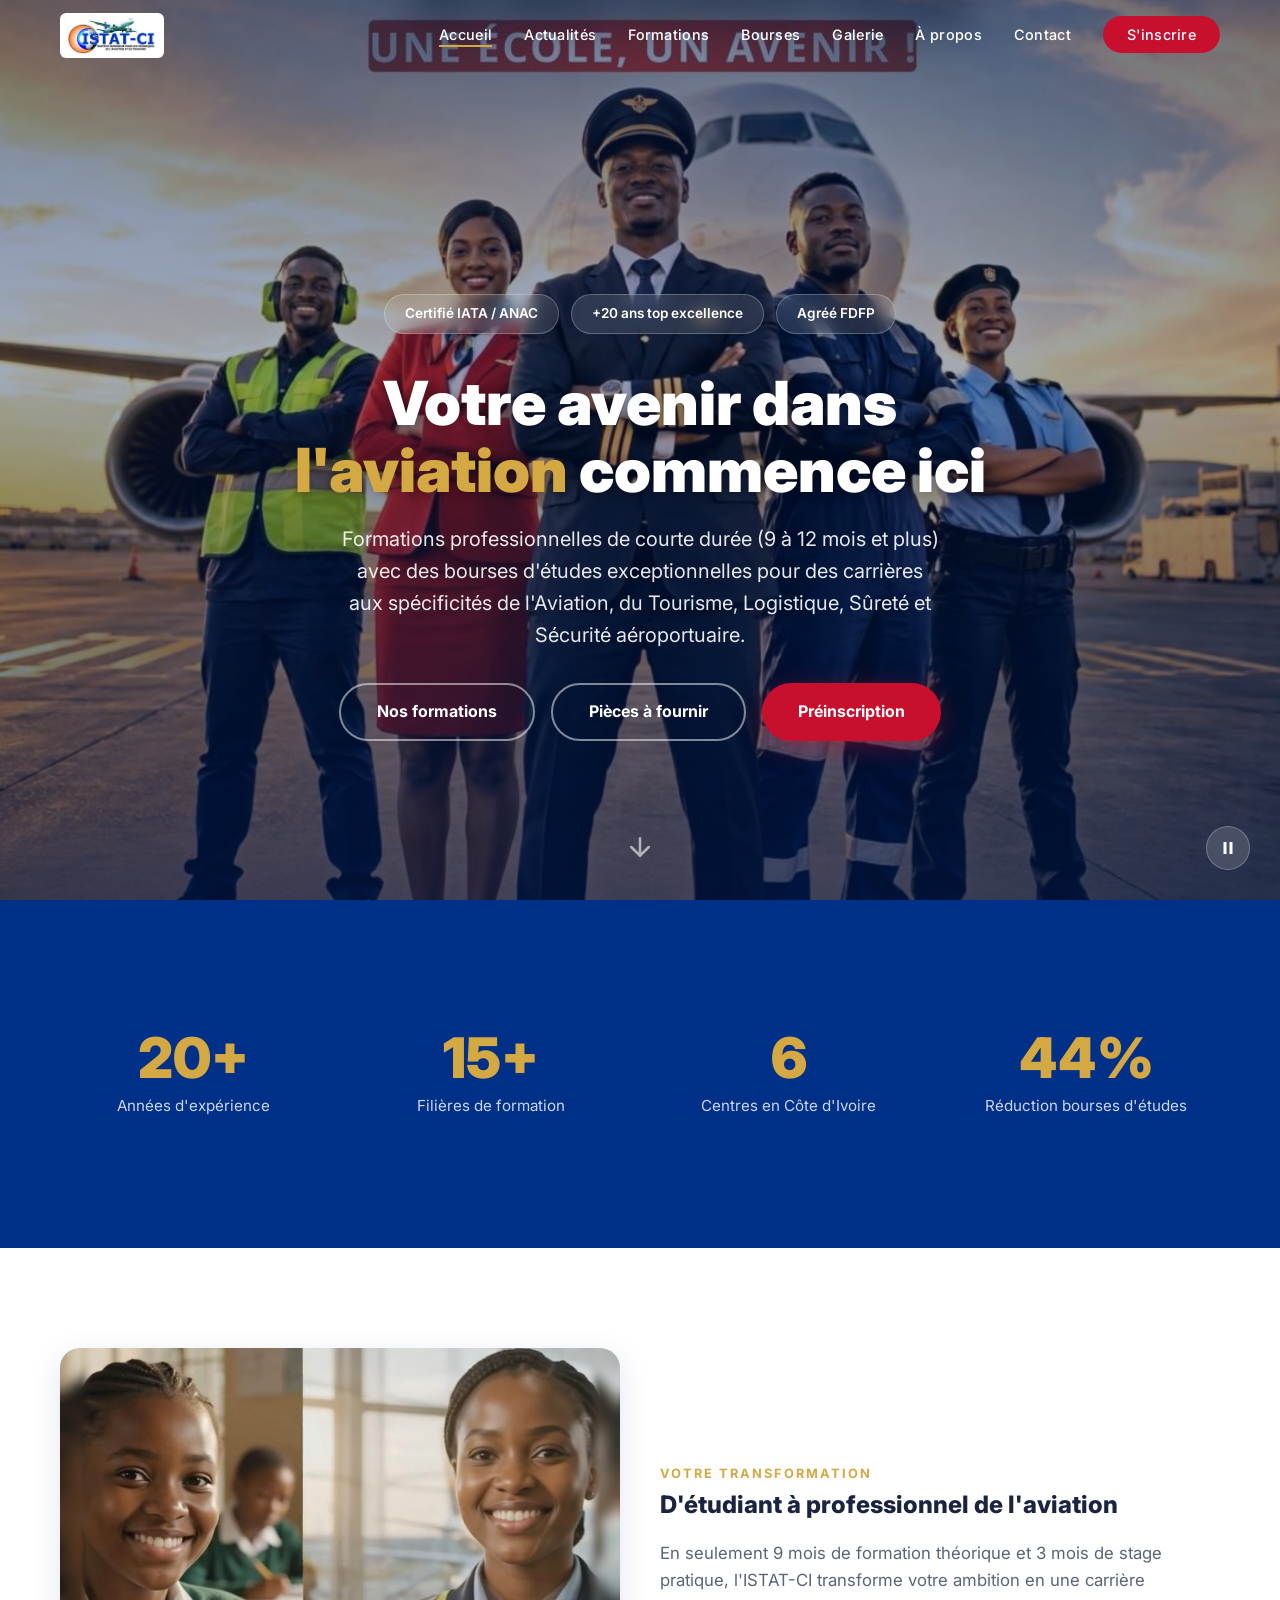
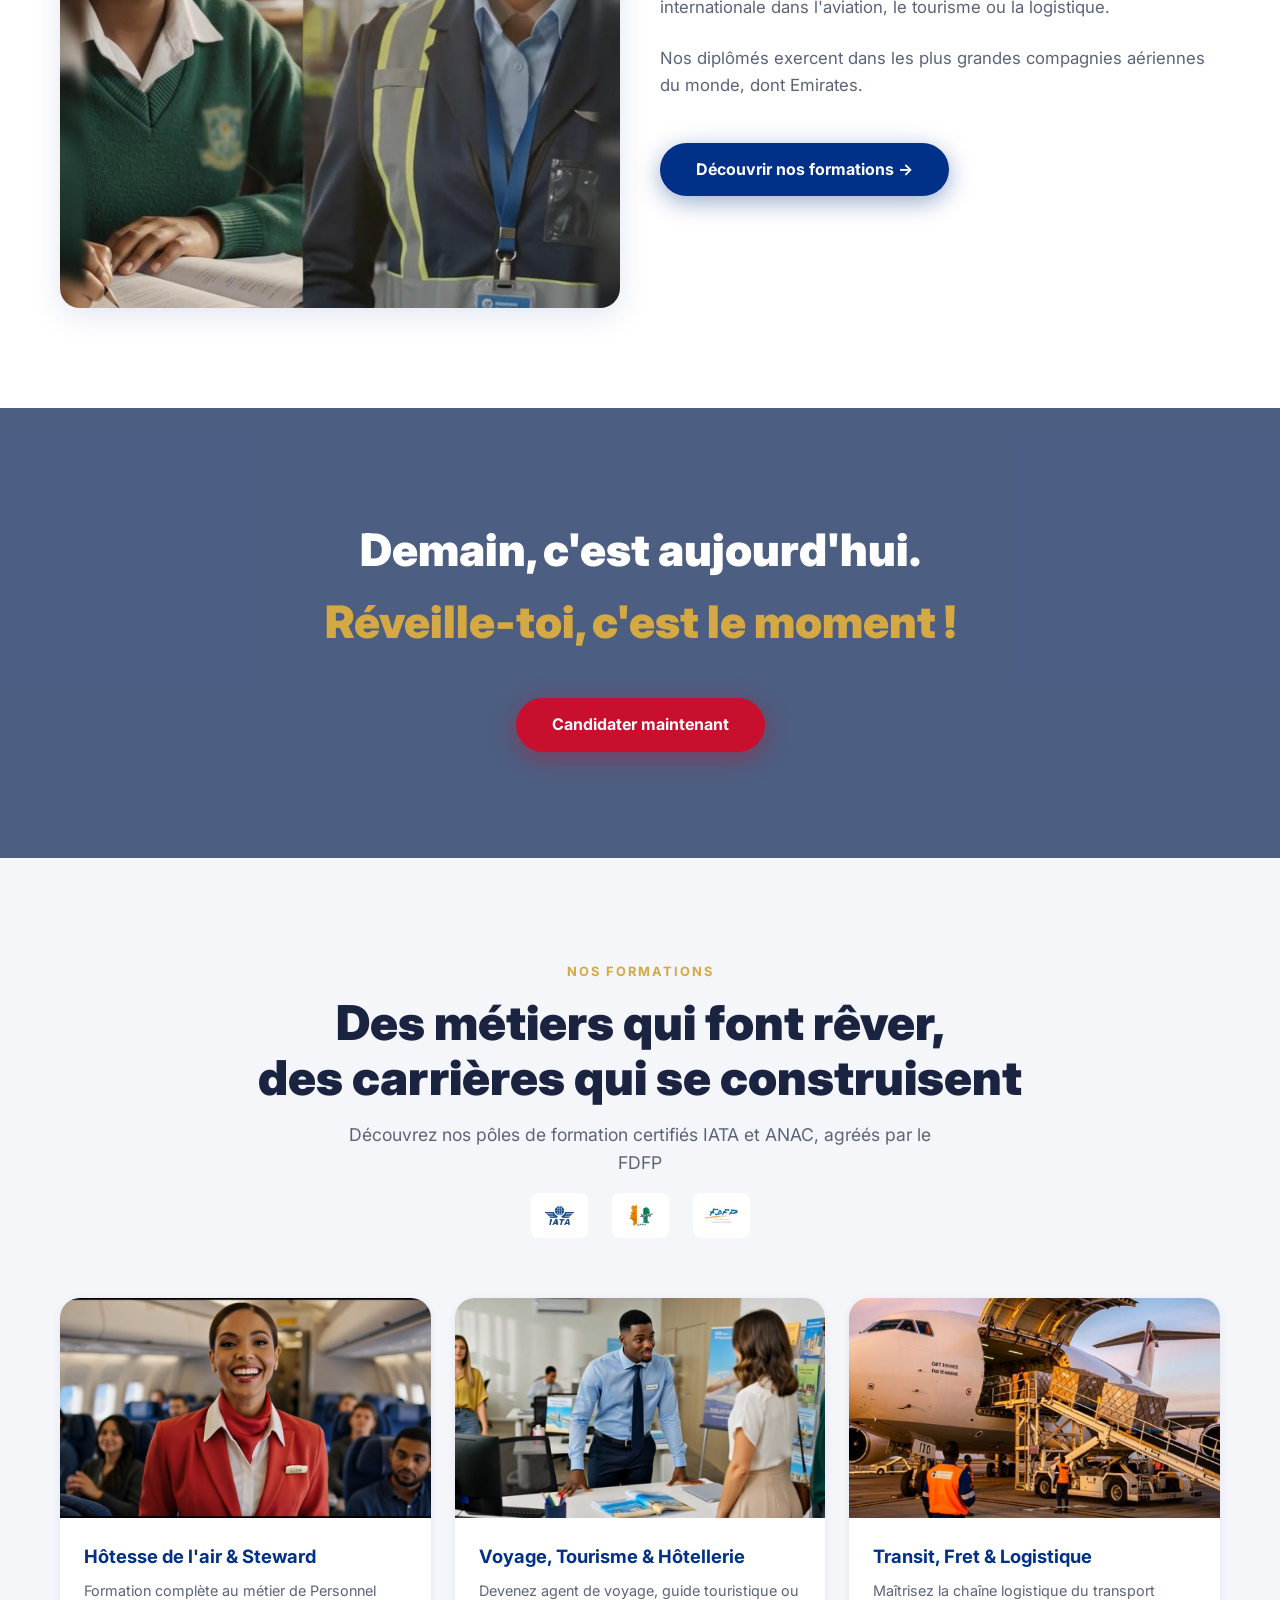
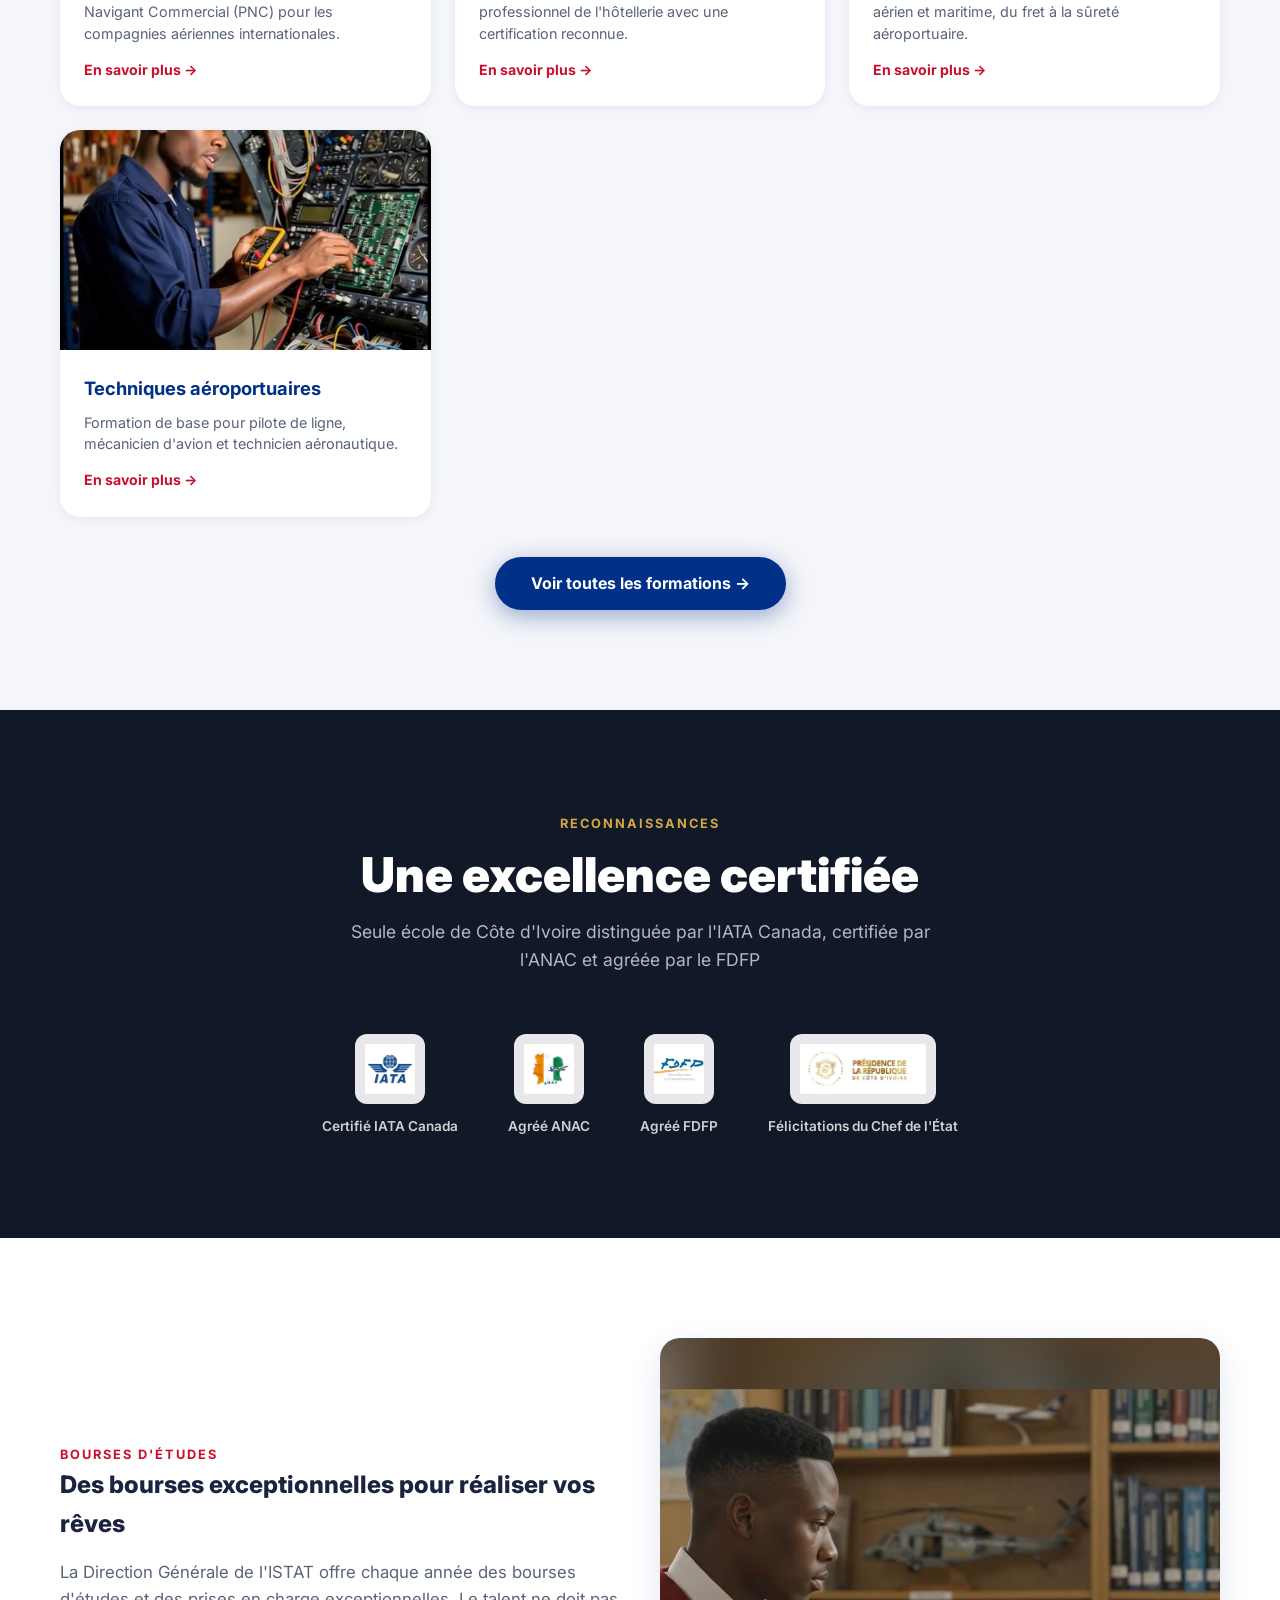
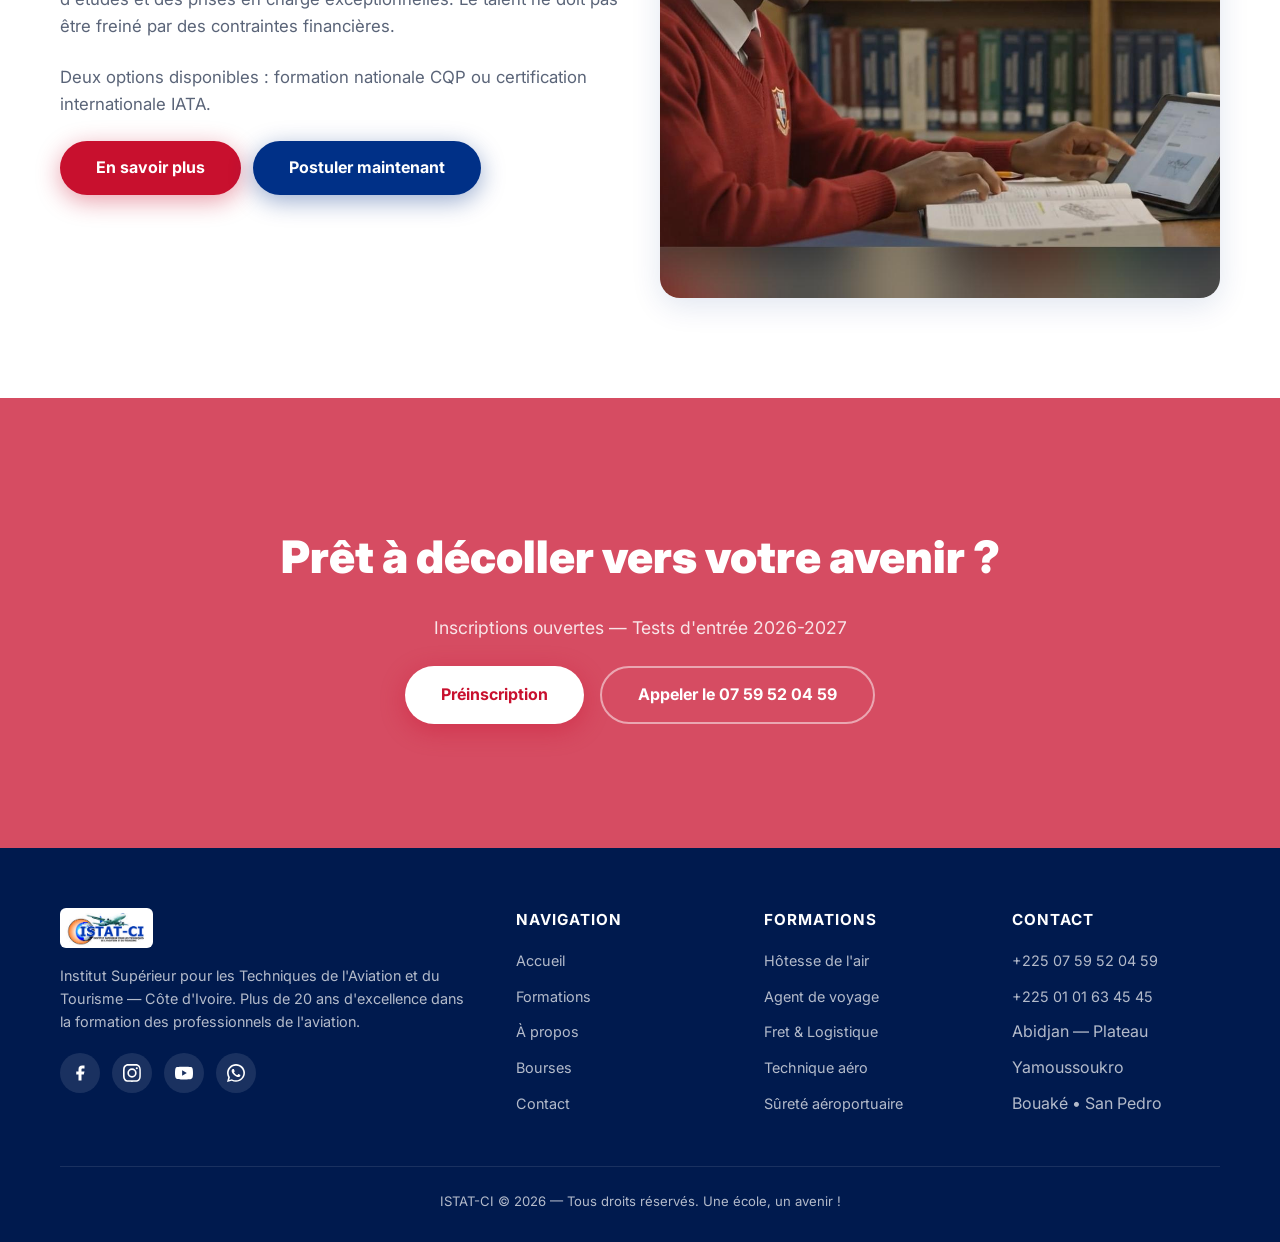
==== commit 31833b2e: "Optimisation performance : images compressées, srcset natif, vidéo masquée sur mobile - Logo : 2.8 M" ====
--- a/index.html
+++ b/index.html
@@ -96,7 +96,7 @@
   <div class="container">
     <div class="transform-grid">
       <div class="transform-image reveal-left">
-        <img src="assets/images/avant_apres_2.jpg" alt="D'étudiante à professionnelle de l'aviation" loading="lazy">
+        <img src="assets/images/avant_apres_2.jpg" alt="D'étudiante à professionnelle de l'aviation" loading="lazy" srcset="assets/images/small/avant_apres_2.jpg 400w, assets/images/medium/avant_apres_2.jpg 800w, assets/images/avant_apres_2.jpg 1600w" sizes="(max-width: 480px) 400px, (max-width: 1024px) 800px, 1600px">
       </div>
       <div class="transform-text reveal-right">
         <span class="label" style="color:var(--gold);font-size:0.8rem;font-weight:700;text-transform:uppercase;letter-spacing:2px;">Votre transformation</span>
@@ -135,7 +135,7 @@
     <div class="formations-grid">
       <div class="formation-card reveal">
         <div class="formation-card-img">
-          <img src="assets/images/hotesse_avion.jpg" alt="Hôtesse de l'air" loading="lazy">
+          <img src="assets/images/hotesse_avion.jpg" alt="Hôtesse de l'air" loading="lazy" srcset="assets/images/small/hotesse_avion.jpg 400w, assets/images/medium/hotesse_avion.jpg 800w, assets/images/hotesse_avion.jpg 1600w" sizes="(max-width: 480px) 400px, (max-width: 1024px) 800px, 1600px">
         </div>
         <div class="formation-card-body">
           <h3>Hôtesse de l'air & Steward</h3>
@@ -145,7 +145,7 @@
       </div>
       <div class="formation-card reveal">
         <div class="formation-card-img">
-          <img src="assets/images/tourisme.jpg" alt="Agent de voyage et tourisme" loading="lazy">
+          <img src="assets/images/tourisme.jpg" alt="Agent de voyage et tourisme" loading="lazy" srcset="assets/images/small/tourisme.jpg 400w, assets/images/medium/tourisme.jpg 800w, assets/images/tourisme.jpg 1600w" sizes="(max-width: 480px) 400px, (max-width: 1024px) 800px, 1600px">
         </div>
         <div class="formation-card-body">
           <h3>Voyage, Tourisme & Hôtellerie</h3>
@@ -155,7 +155,7 @@
       </div>
       <div class="formation-card reveal">
         <div class="formation-card-img">
-          <img src="assets/images/fret_aerien.jpg" alt="Fret aérien et logistique" loading="lazy">
+          <img src="assets/images/fret_aerien.jpg" alt="Fret aérien et logistique" loading="lazy" srcset="assets/images/small/fret_aerien.jpg 400w, assets/images/medium/fret_aerien.jpg 800w, assets/images/fret_aerien.jpg 1600w" sizes="(max-width: 480px) 400px, (max-width: 1024px) 800px, 1600px">
         </div>
         <div class="formation-card-body">
           <h3>Transit, Fret & Logistique</h3>
@@ -165,7 +165,7 @@
       </div>
       <div class="formation-card reveal">
         <div class="formation-card-img">
-          <img src="assets/images/technicien_aero.jpg" alt="Technicien aéronautique" loading="lazy">
+          <img src="assets/images/technicien_aero.jpg" alt="Technicien aéronautique" loading="lazy" srcset="assets/images/small/technicien_aero.jpg 400w, assets/images/medium/technicien_aero.jpg 800w, assets/images/technicien_aero.jpg 1600w" sizes="(max-width: 480px) 400px, (max-width: 1024px) 800px, 1600px">
         </div>
         <div class="formation-card-body">
           <h3>Techniques aéroportuaires</h3>
@@ -224,7 +224,7 @@
         </div>
       </div>
       <div class="transform-image reveal-right">
-        <img src="assets/images/etudiant_etude.jpg" alt="Étudiant ISTAT-CI en salle d'étude" loading="lazy">
+        <img src="assets/images/etudiant_etude.jpg" alt="Étudiant ISTAT-CI en salle d'étude" loading="lazy" srcset="assets/images/small/etudiant_etude.jpg 400w, assets/images/medium/etudiant_etude.jpg 800w, assets/images/etudiant_etude.jpg 1600w" sizes="(max-width: 480px) 400px, (max-width: 1024px) 800px, 1600px">
       </div>
     </div>
   </div>
@@ -298,7 +298,7 @@
 <div id="piecesModal" style="display:none;position:fixed;inset:0;z-index:9999;background:rgba(0,0,0,0.7);align-items:center;justify-content:center;">
   <div style="background:var(--white);border-radius:16px;max-width:600px;width:90%;max-height:85vh;overflow-y:auto;position:relative;box-shadow:0 20px 60px rgba(0,0,0,0.3);">
     <button id="closePiecesModal" style="position:absolute;top:12px;right:16px;background:rgba(0,0,0,0.4);border:none;font-size:1.6rem;cursor:pointer;color:white;font-weight:300;width:36px;height:36px;border-radius:50%;display:flex;align-items:center;justify-content:center;z-index:1;">&times;</button>
-    <img src="assets/images/image_pieces_a_fournir_2.png" alt="Pièces à fournir" style="width:100%;height:200px;object-fit:cover;border-radius:16px 16px 0 0;display:block;">
+    <img src="assets/images/image_pieces_a_fournir_2.png" alt="Pièces à fournir" style="width:100%;height:200px;object-fit:cover;border-radius:16px 16px 0 0;display:block;" loading="lazy" srcset="assets/images/small/image_pieces_a_fournir_2.png 400w, assets/images/medium/image_pieces_a_fournir_2.png 800w, assets/images/image_pieces_a_fournir_2.png 1600w" sizes="(max-width: 480px) 400px, (max-width: 1024px) 800px, 1600px">
     <div style="padding:30px 36px 40px;">
     <h2 style="color:var(--navy);font-size:1.4rem;margin-bottom:6px;text-align:center;">Pièces à fournir</h2>
     <p style="color:var(--red);font-weight:700;font-size:0.85rem;margin-bottom:20px;text-align:center;">TEST D'ENTRÉE 2026–2027</p>
--- a/css/style.css
+++ b/css/style.css
@@ -294,6 +294,17 @@
 }
 .hero-video-controls button:hover { background: rgba(255,255,255,0.25); }
 
+@media (max-width: 768px) {
+  .hero-content { padding-top: 8vh; }
+  .hero-badges { margin-bottom: 20px; }
+  .hero-content h1 { margin-bottom: 14px; }
+  .hero-content p { margin-bottom: 20px; font-size: 0.95rem; }
+  .hero-cta-group { gap: 10px; }
+  .hero-cta-group .btn { padding: 12px 24px; font-size: 0.9rem; }
+  .hero-video { display: none; }
+  .hero-video-controls { display: none; }
+}
+
 /* ══════════ SECTIONS ══════════ */
 section { padding: 100px 0; }
 @media (max-width: 768px) { section { padding: 60px 0; } }
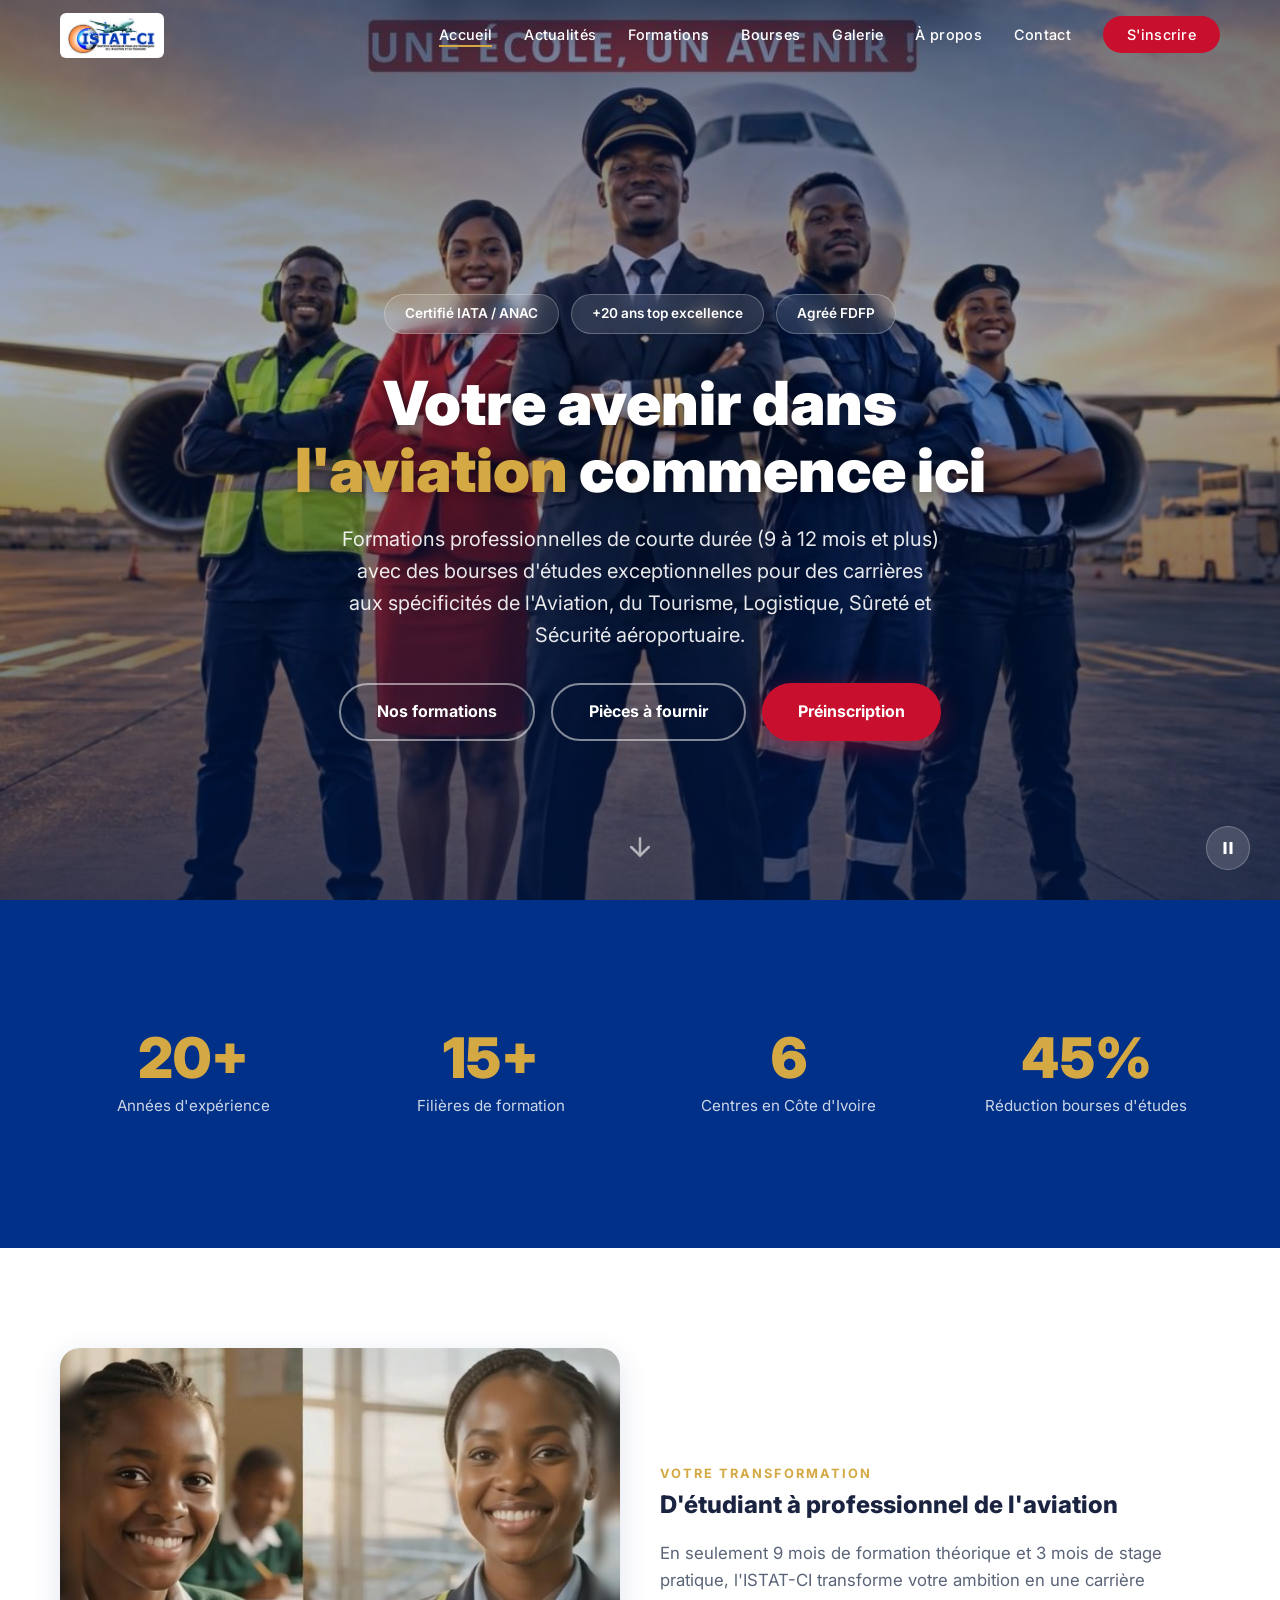
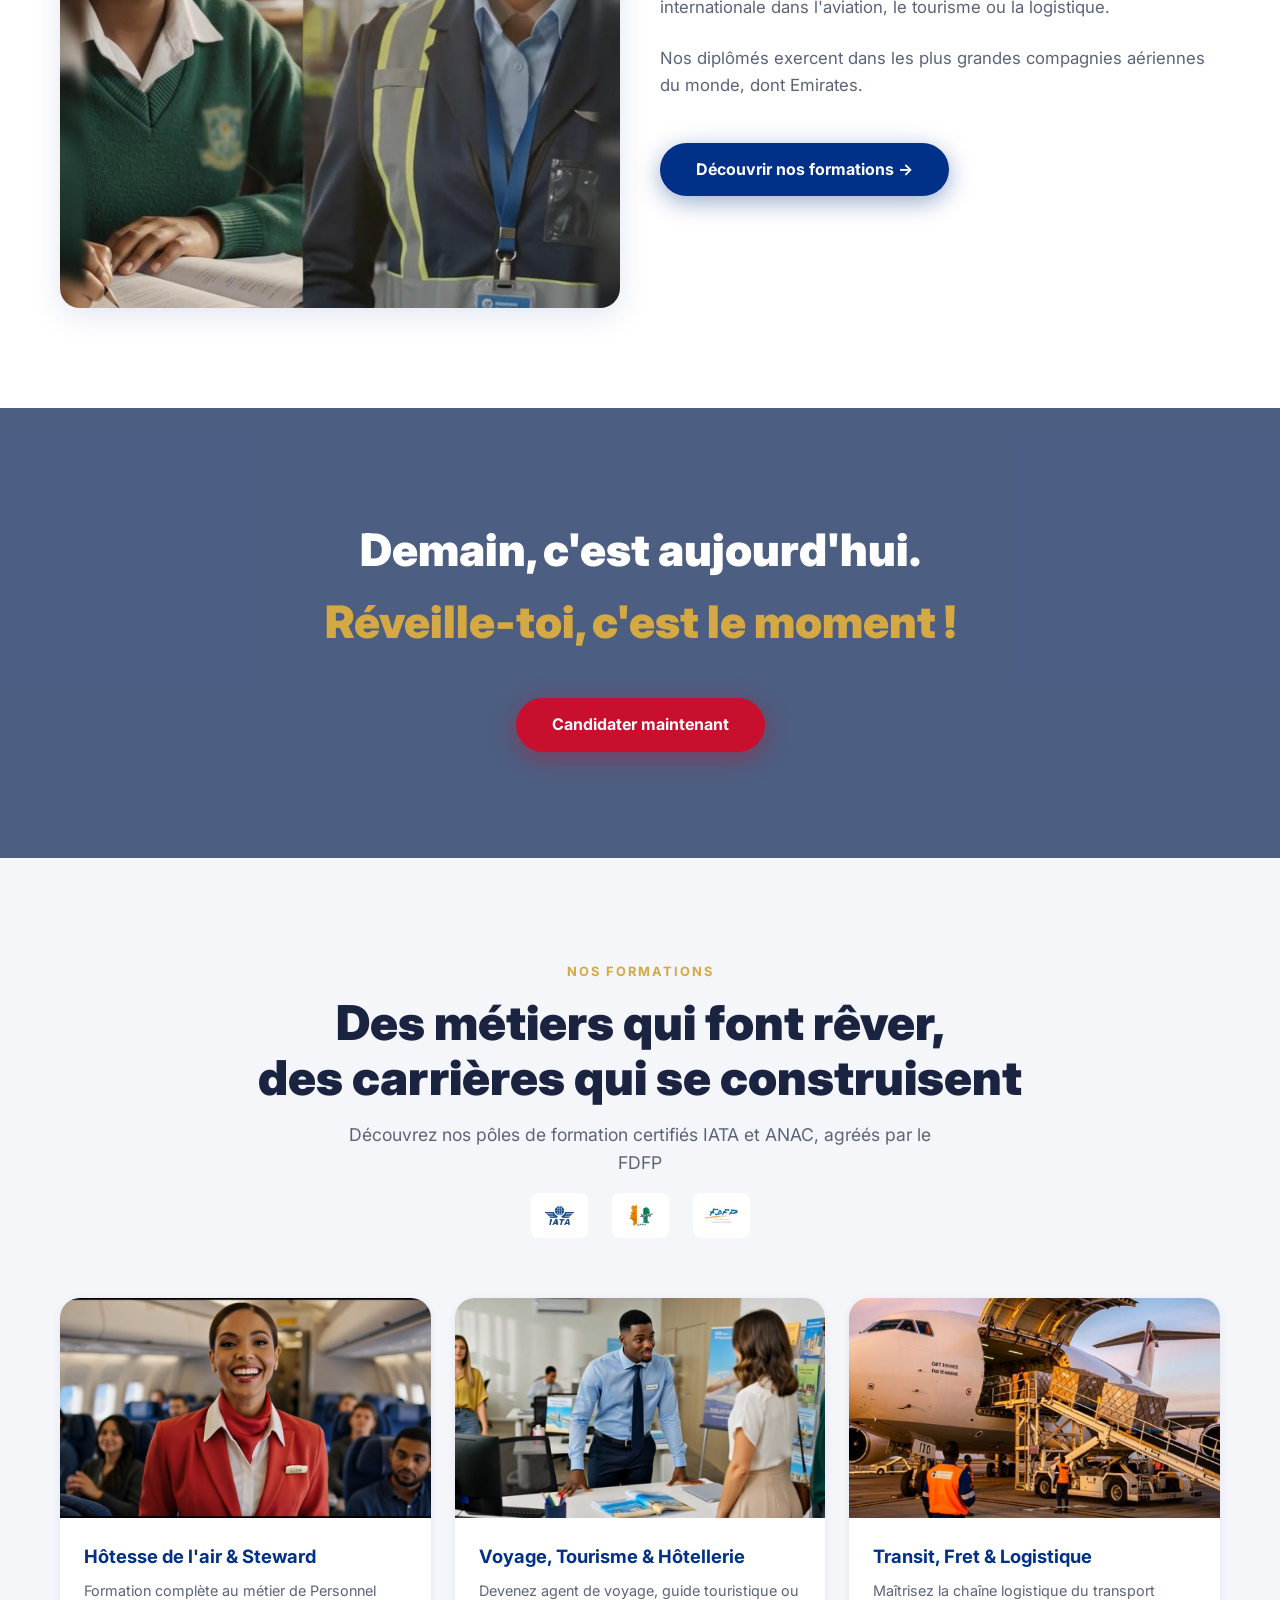
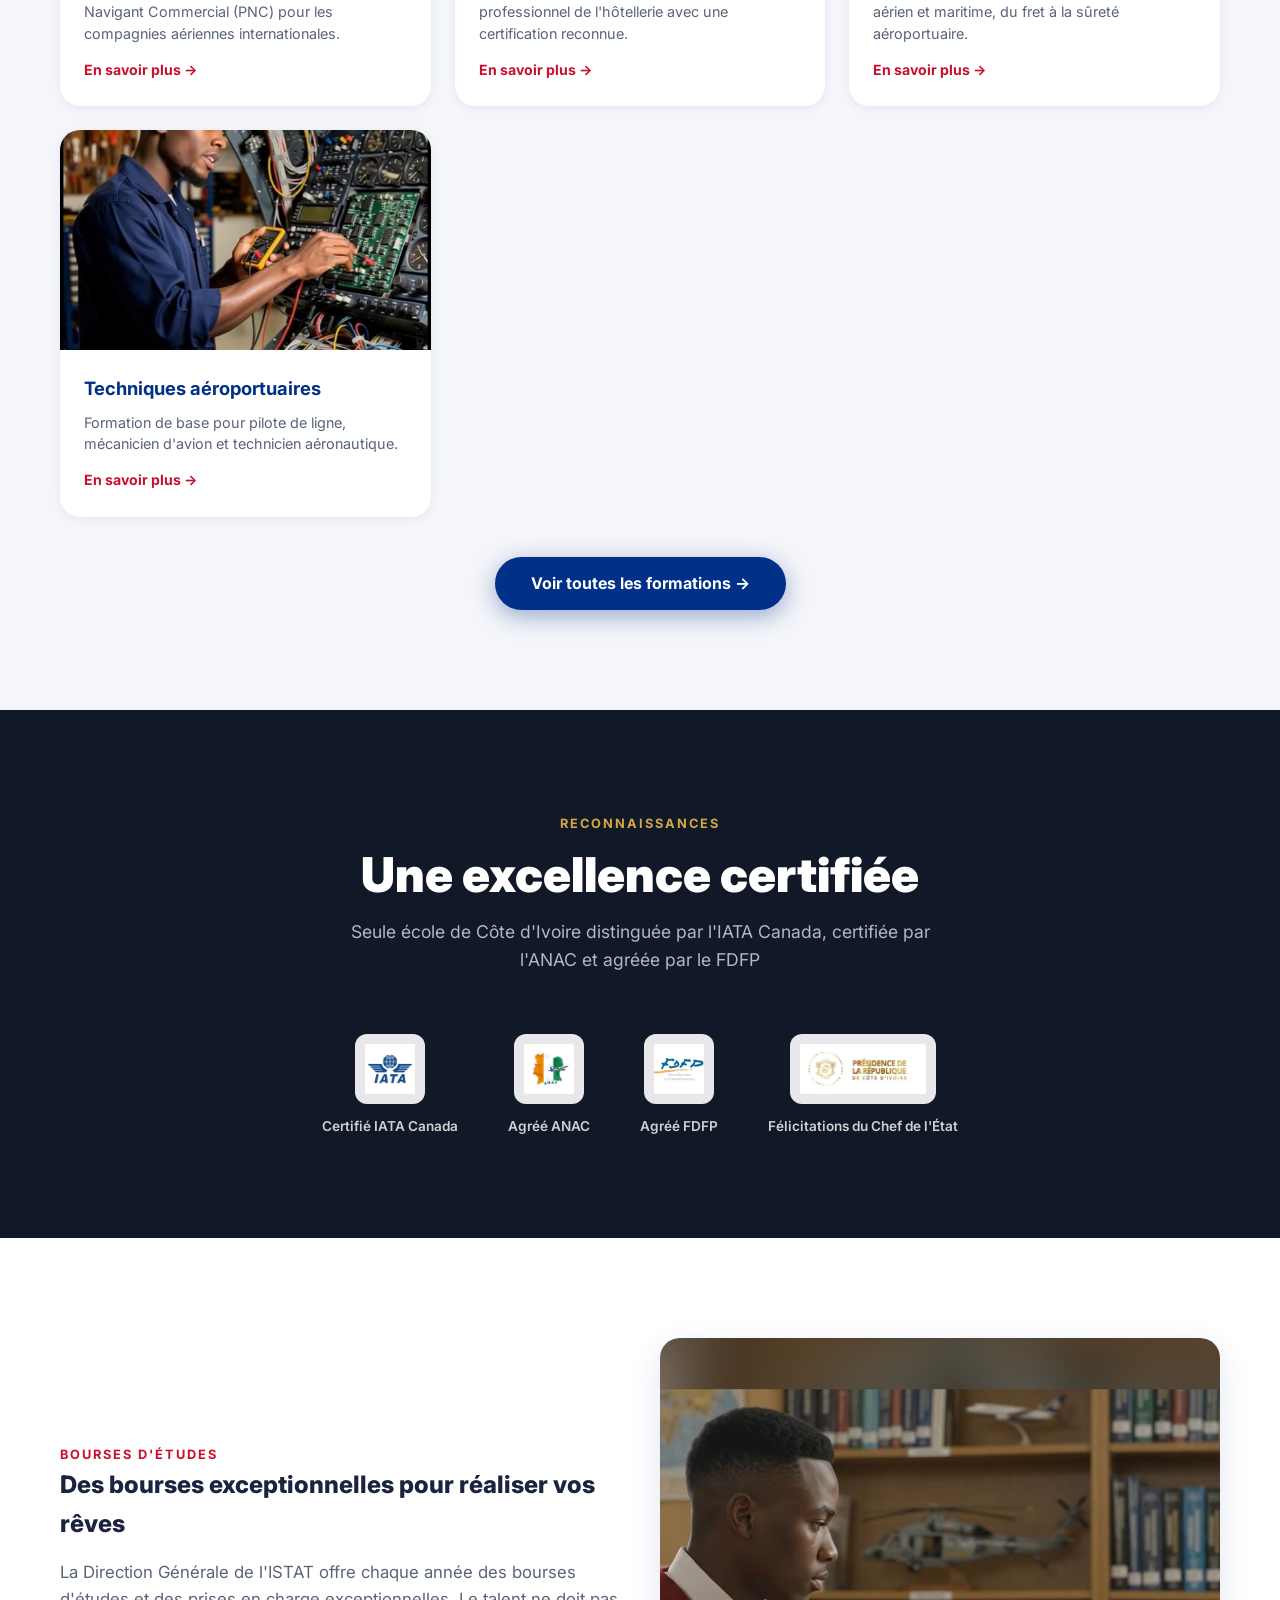
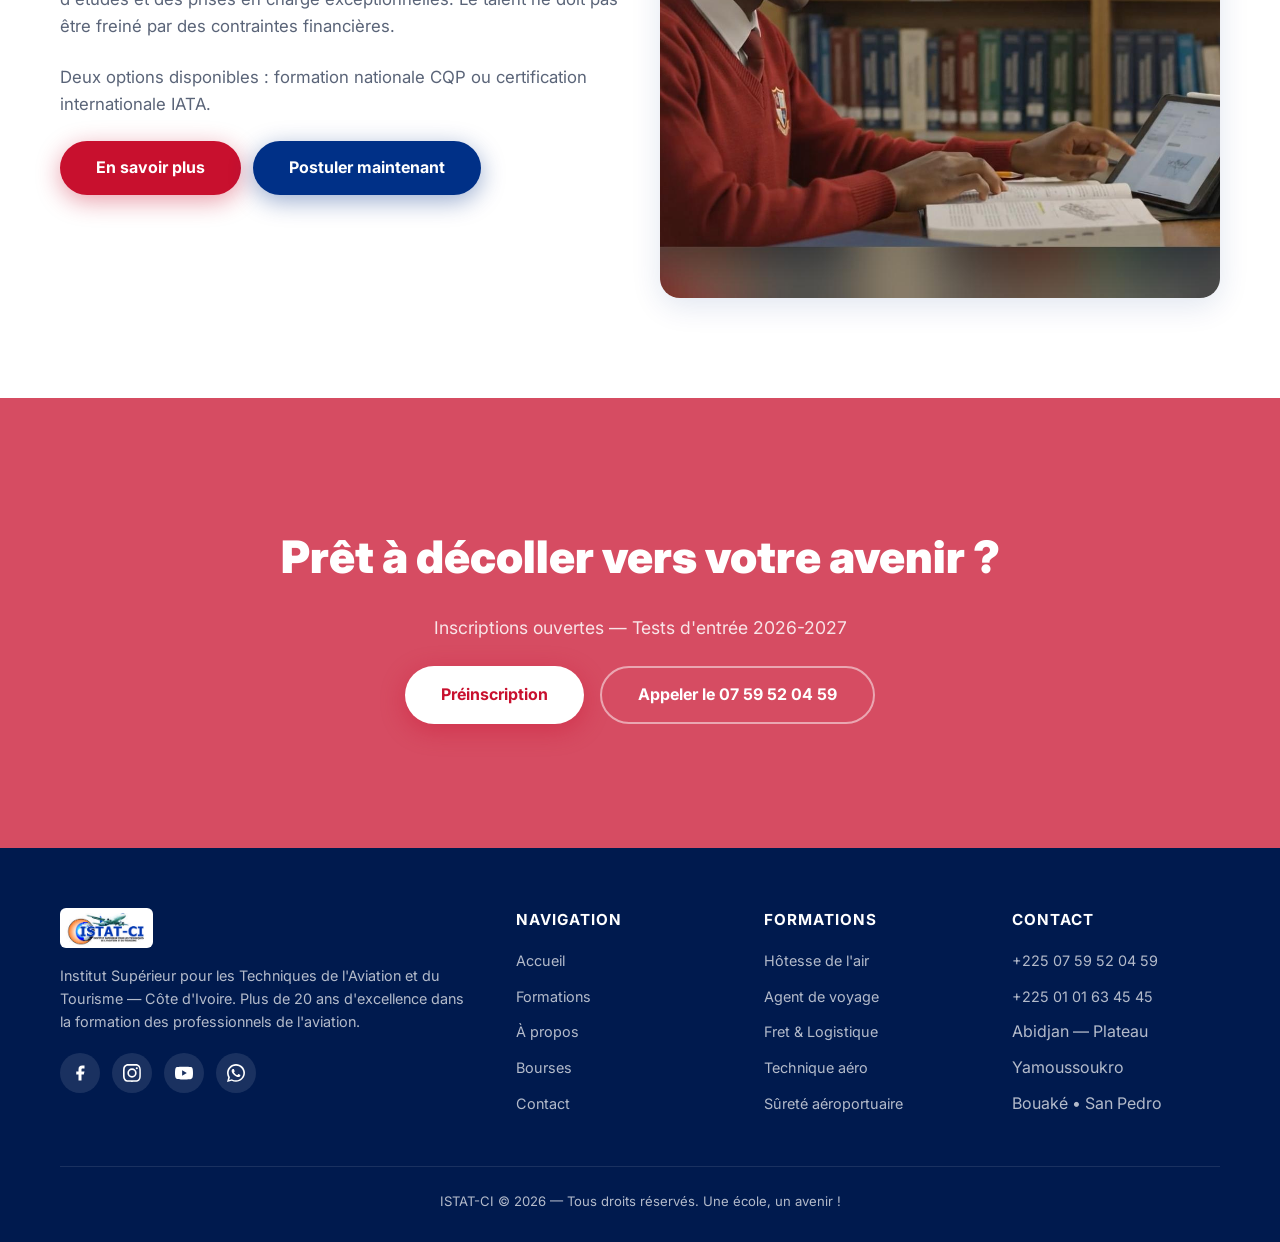
==== commit 1beda30b: "Vidéo hero responsive : 3 versions selon l'écran (1.5 Mo mobile, 3.3 Mo tablette, 6.2 Mo desktop) Co" ====
--- a/index.html
+++ b/index.html
@@ -40,8 +40,17 @@
 <!-- ══════════ HERO ══════════ -->
 <section class="hero">
   <video class="hero-video" autoplay muted loop playsinline poster="assets/images/equipe_tarmac.jpg">
-    <source src="assets/videos/hero.mp4" type="video/mp4">
+    <source src="" type="video/mp4">
   </video>
+  <script>
+    (function(){
+      var w = window.innerWidth;
+      var src = w <= 480 ? 'assets/videos/hero_small.mp4' : w <= 1024 ? 'assets/videos/hero_medium.mp4' : 'assets/videos/hero.mp4';
+      var source = document.querySelector('.hero-video source');
+      source.src = src;
+      document.querySelector('.hero-video').load();
+    })();
+  </script>
   <div class="hero-overlay"></div>
   <div class="hero-content">
     <div class="hero-badges">
--- a/css/style.css
+++ b/css/style.css
@@ -301,8 +301,6 @@
   .hero-content p { margin-bottom: 20px; font-size: 0.95rem; }
   .hero-cta-group { gap: 10px; }
   .hero-cta-group .btn { padding: 12px 24px; font-size: 0.9rem; }
-  .hero-video { display: none; }
-  .hero-video-controls { display: none; }
 }
 
 /* ══════════ SECTIONS ══════════ */
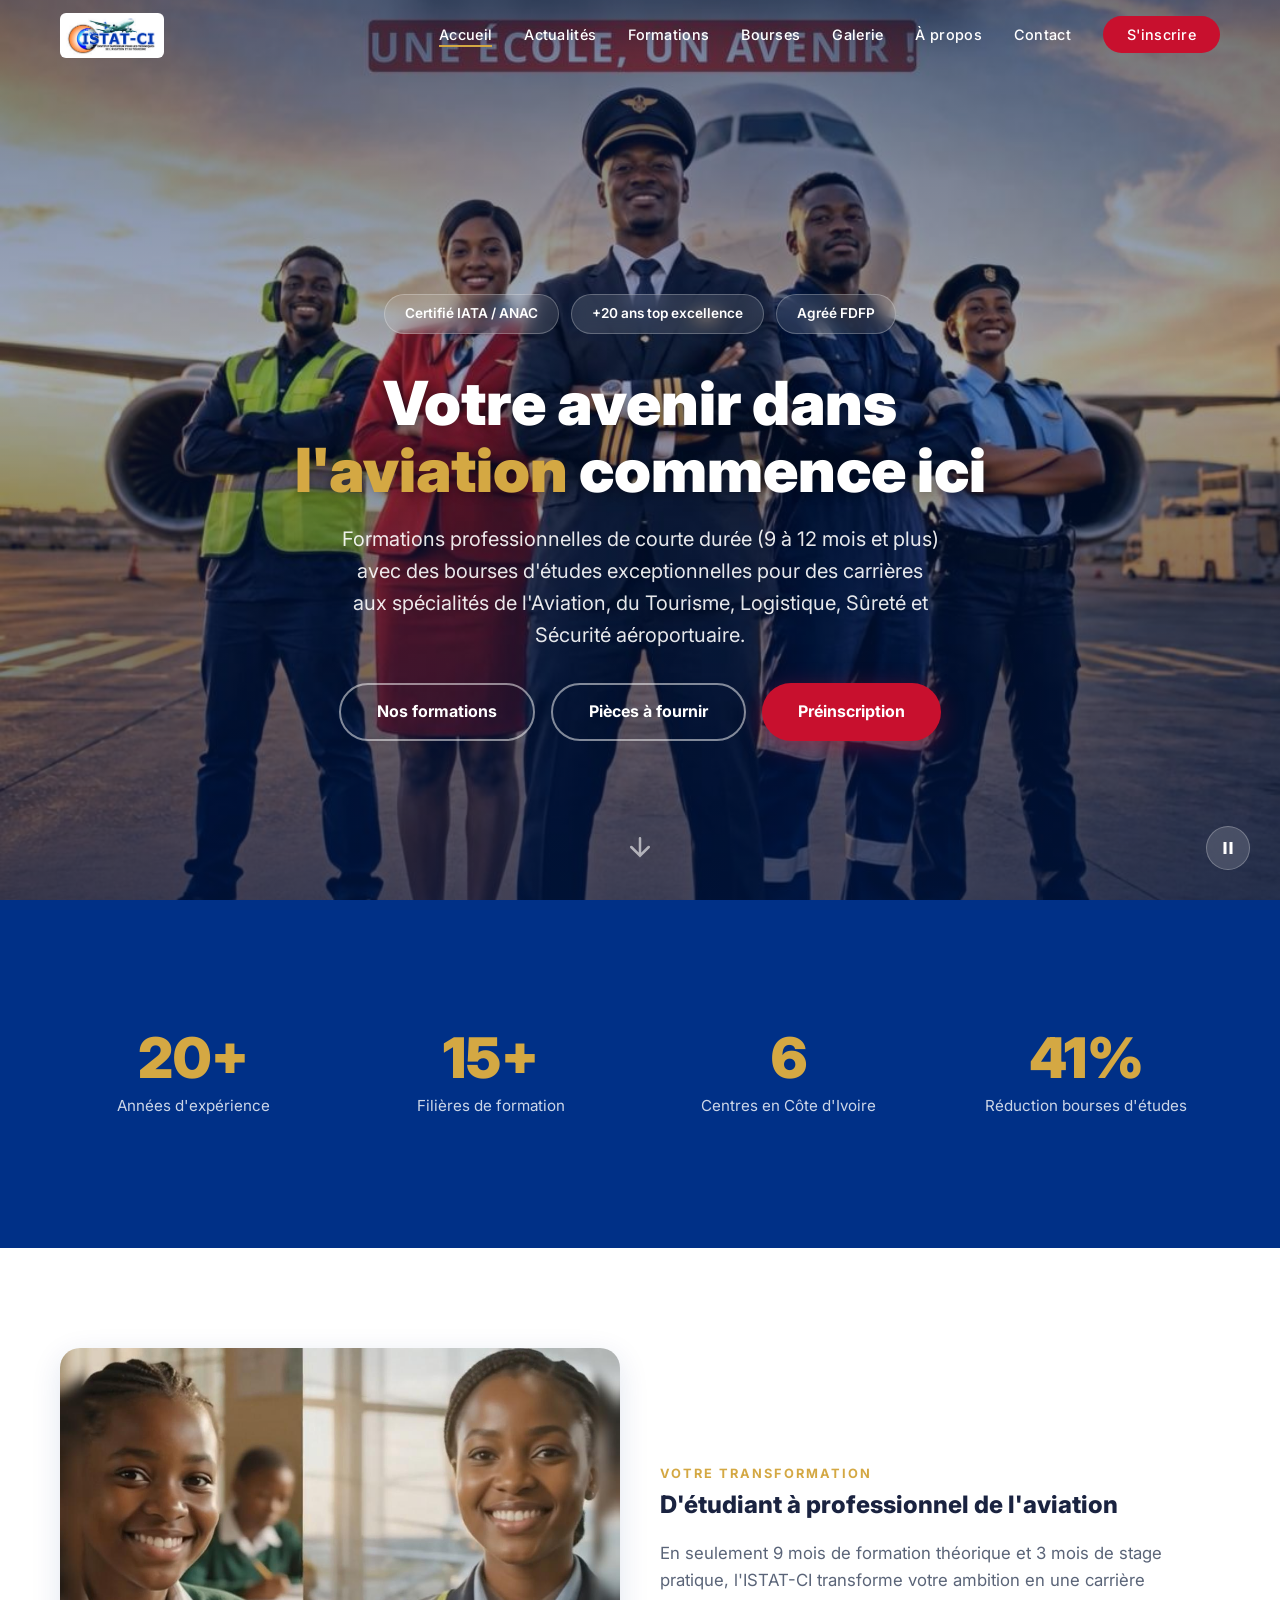
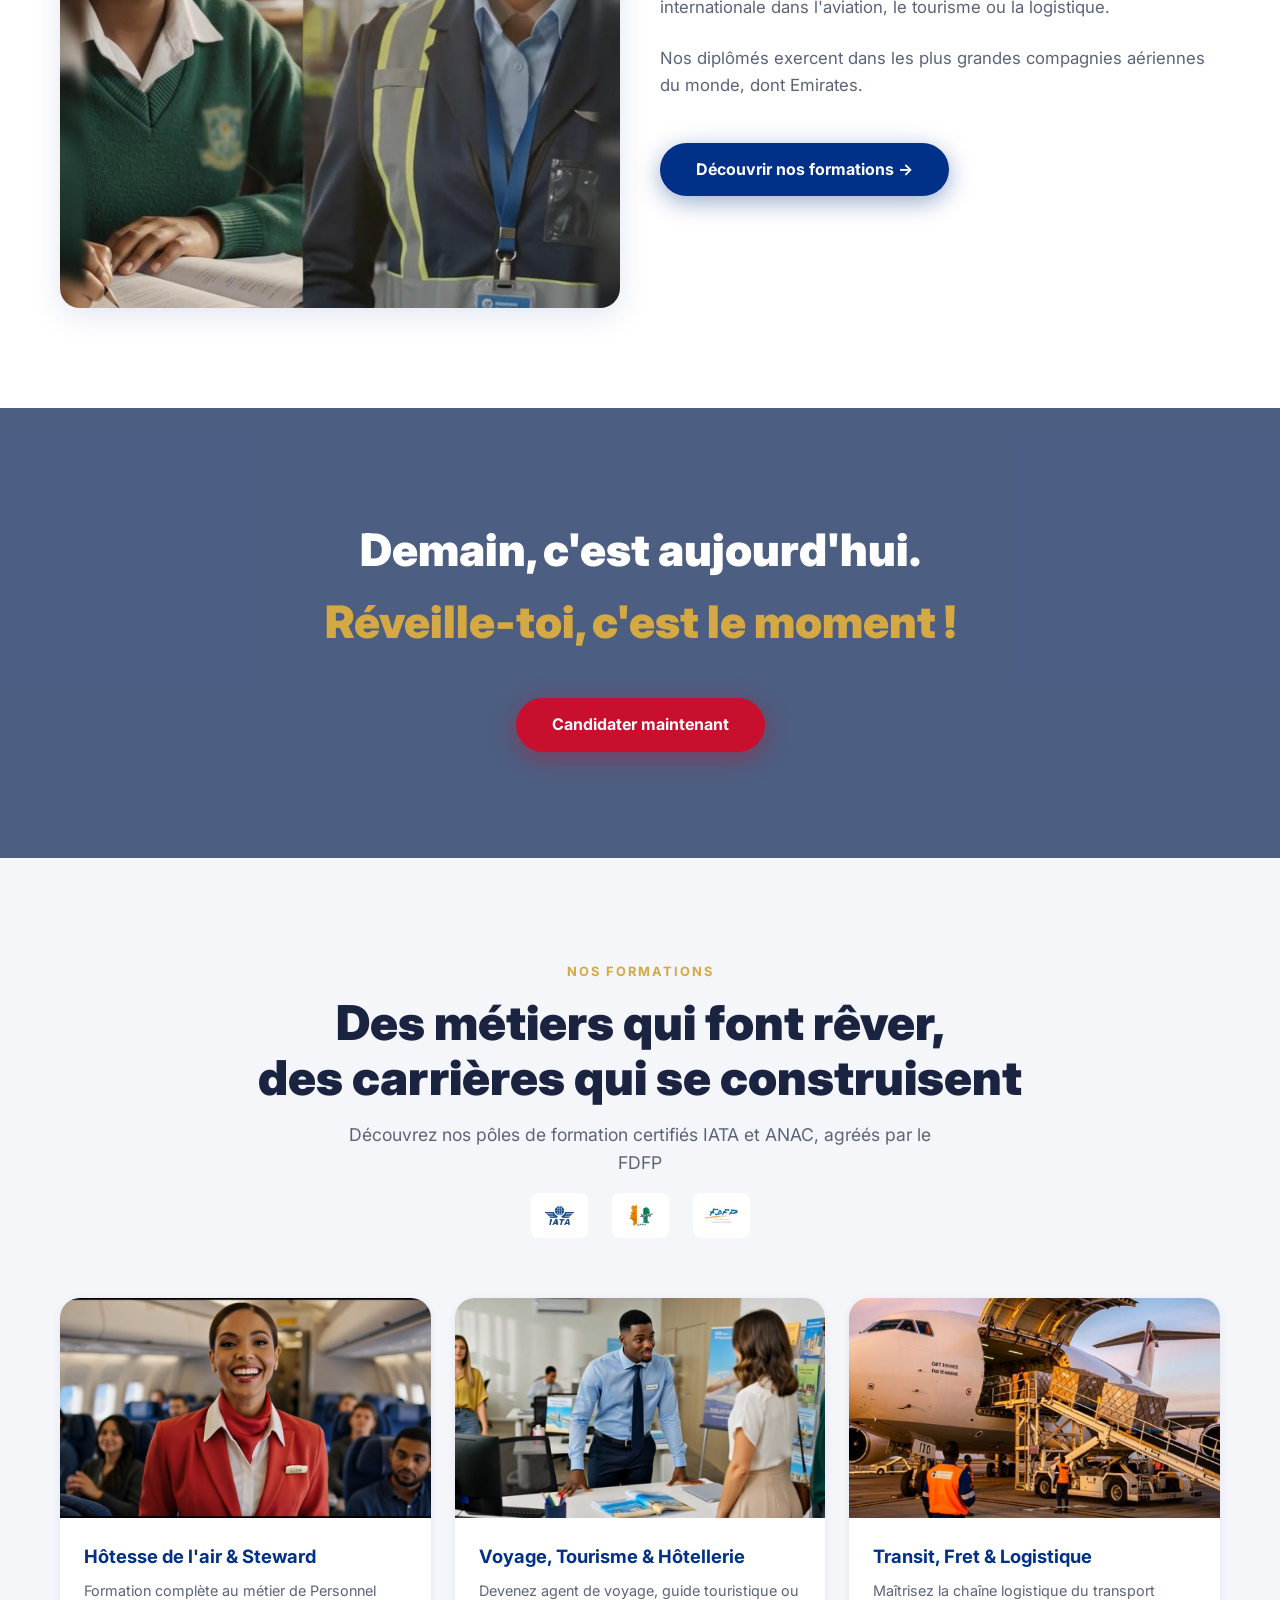
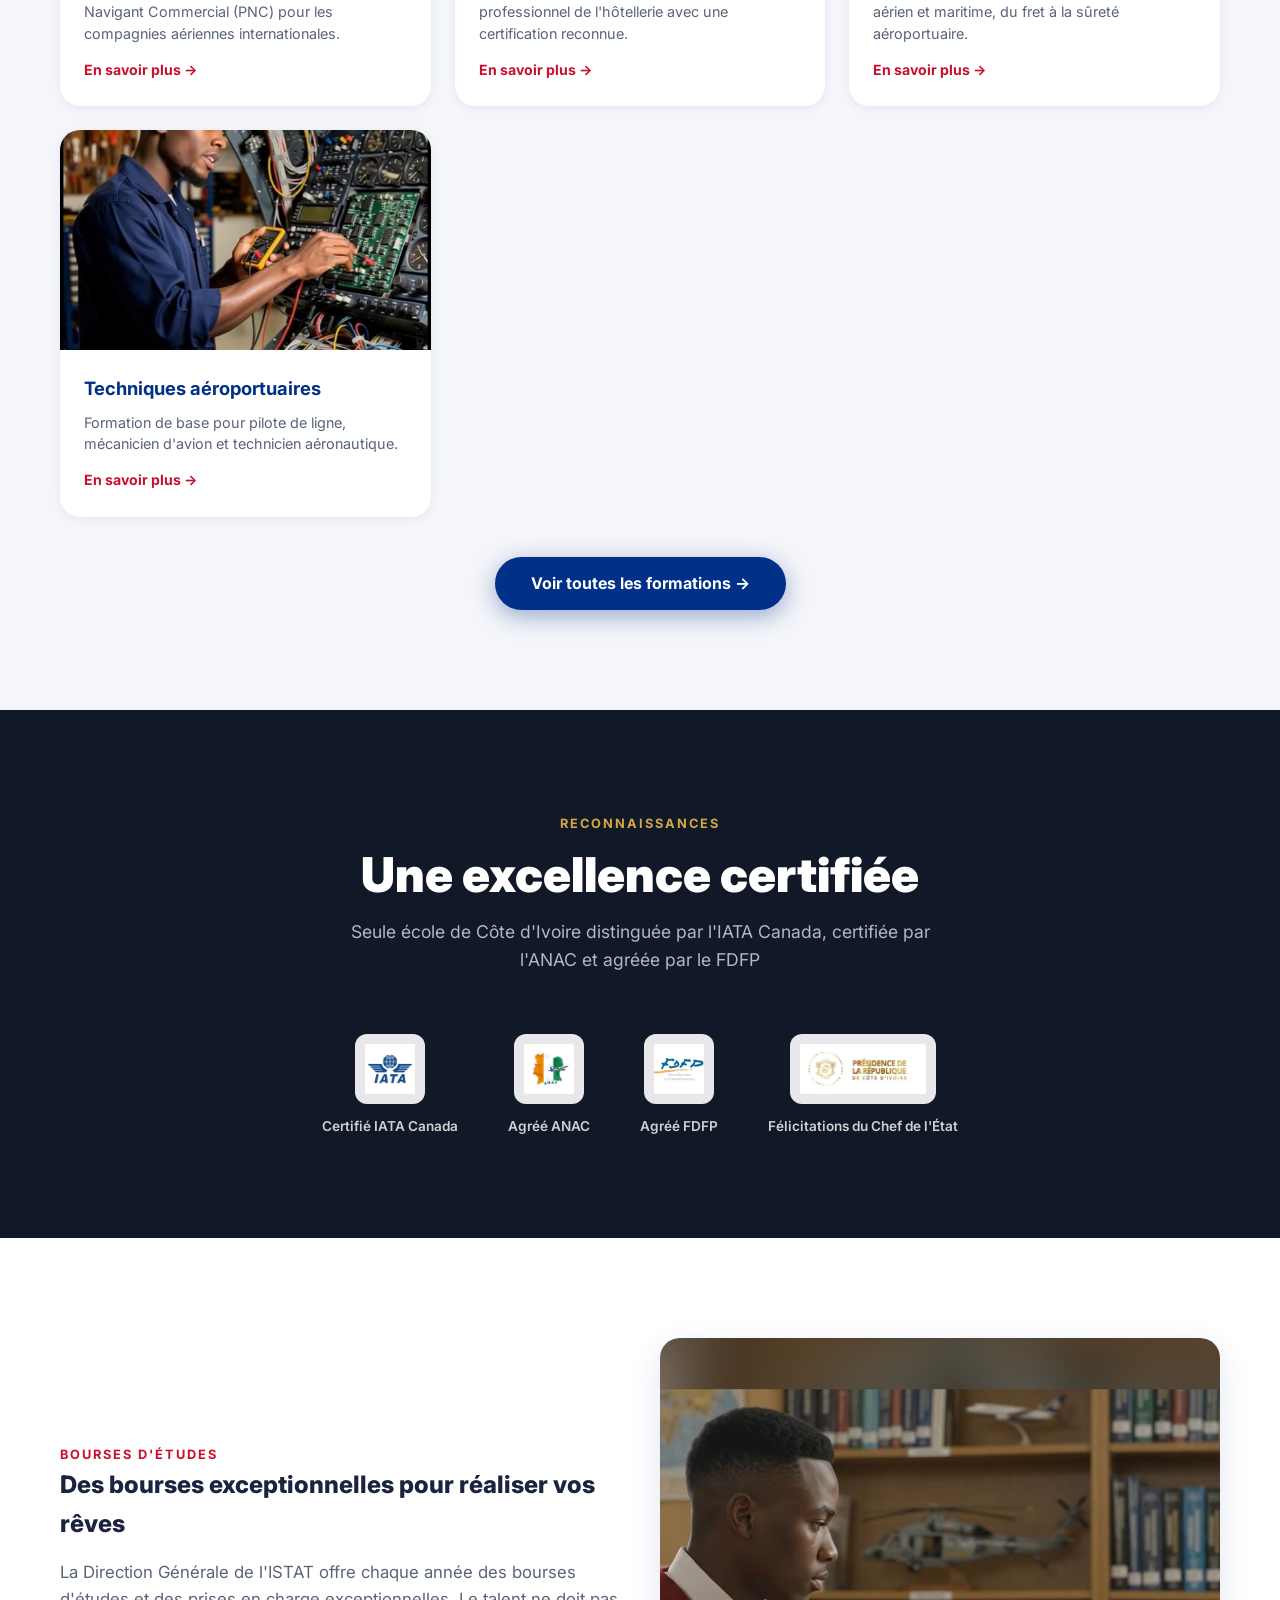
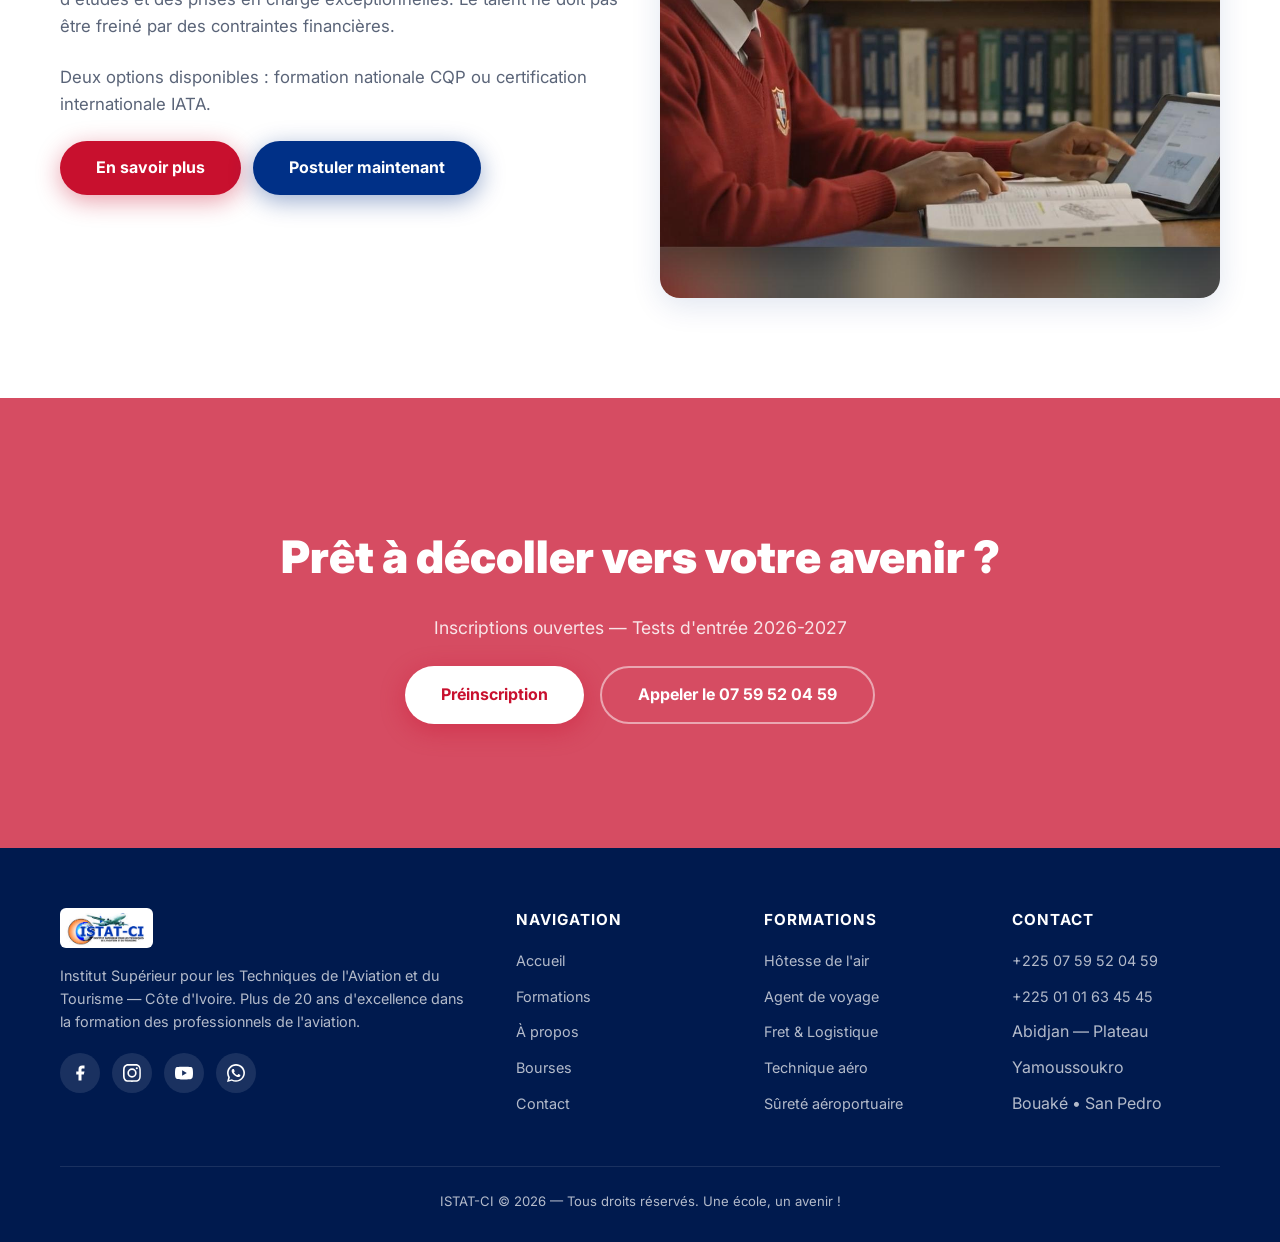
==== commit d4703992: "Correction : spécificités → spécialités (page accueil) Co-Authored-By: Claude Opus 4.6 <noreply@anth" ====
--- a/index.html
+++ b/index.html
@@ -59,7 +59,7 @@
       <span class="hero-badge">Agréé FDFP</span>
     </div>
     <h1>Votre avenir dans <span>l'aviation</span> commence ici</h1>
-    <p>Formations professionnelles de courte durée (9 à 12 mois et plus) avec des bourses d'études exceptionnelles pour des carrières aux spécificités de l'Aviation, du Tourisme, Logistique, Sûreté et Sécurité aéroportuaire.</p>
+    <p>Formations professionnelles de courte durée (9 à 12 mois et plus) avec des bourses d'études exceptionnelles pour des carrières aux spécialités de l'Aviation, du Tourisme, Logistique, Sûreté et Sécurité aéroportuaire.</p>
     <div class="hero-cta-group">
       <a href="pages/formations.html" class="btn btn-outline">Nos formations</a>
       <a href="#pieces-modal" class="btn btn-outline" id="openPiecesModal">Pièces à fournir</a>
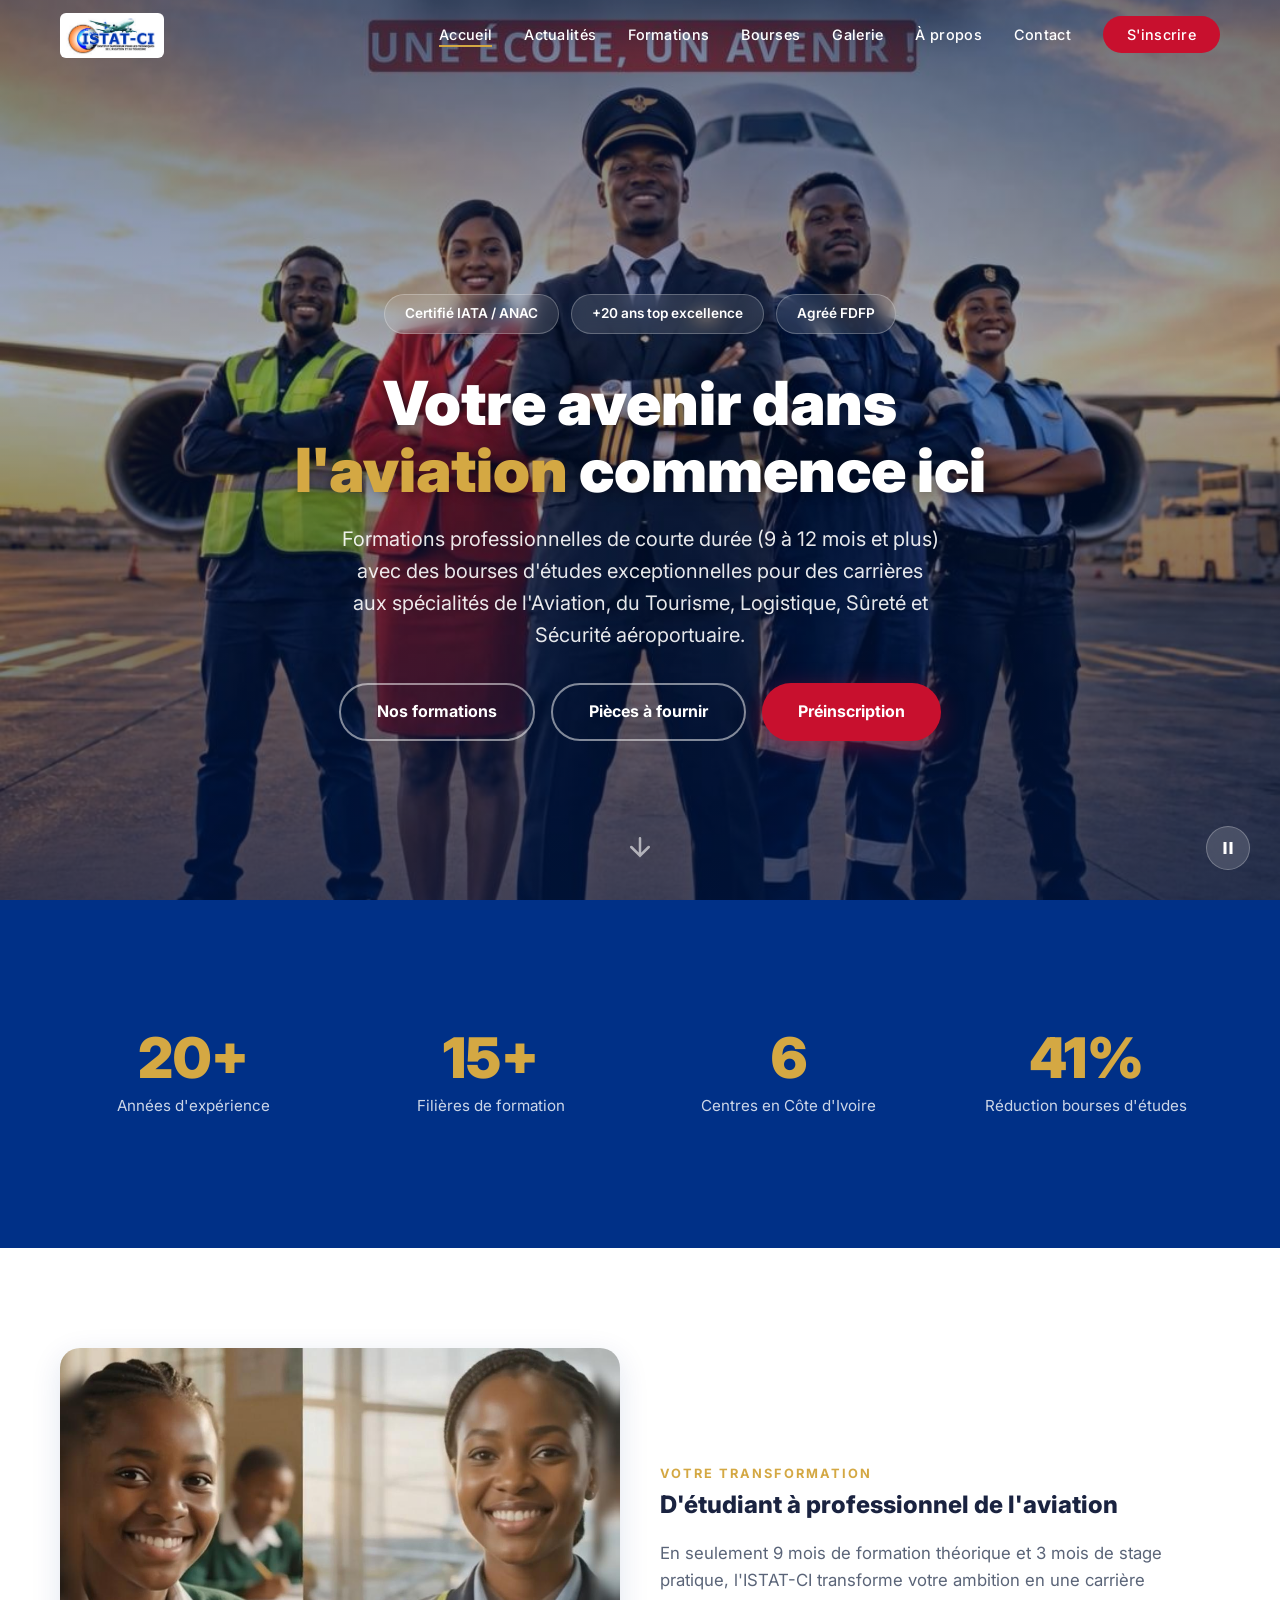
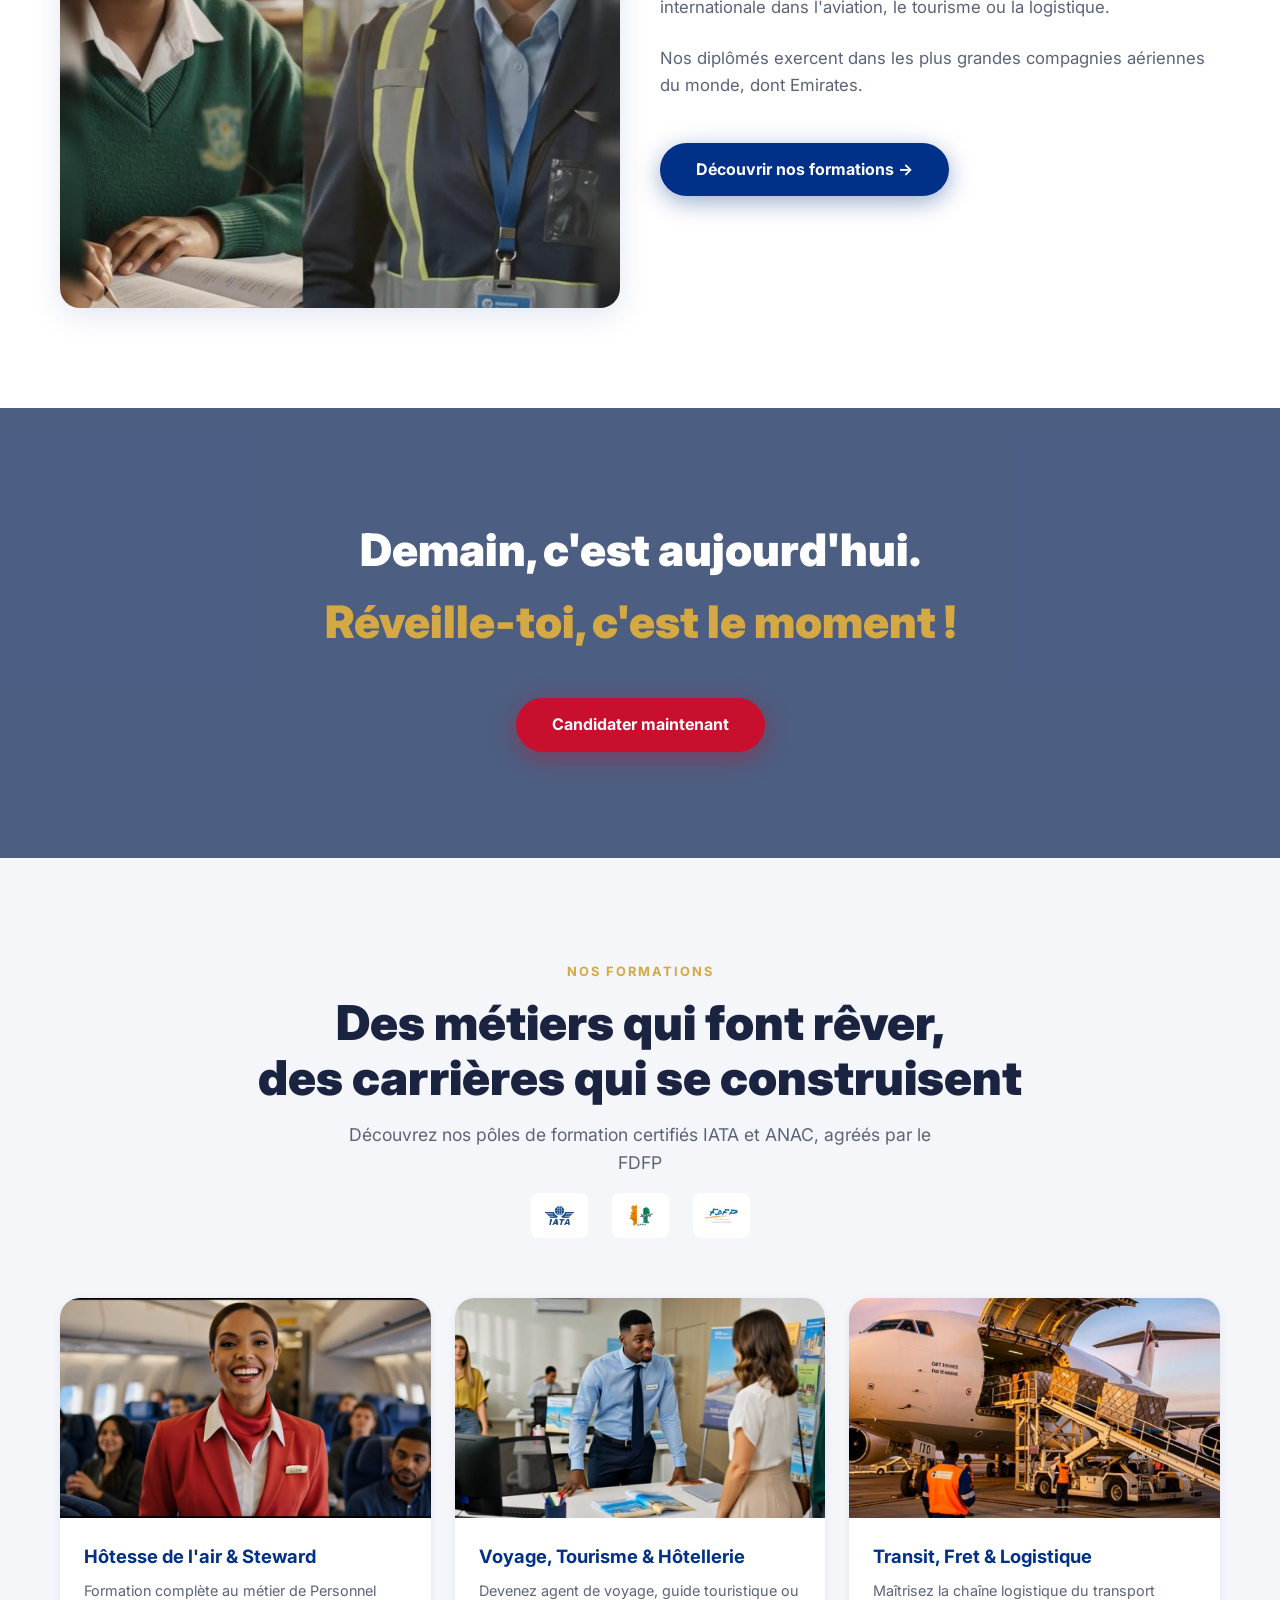
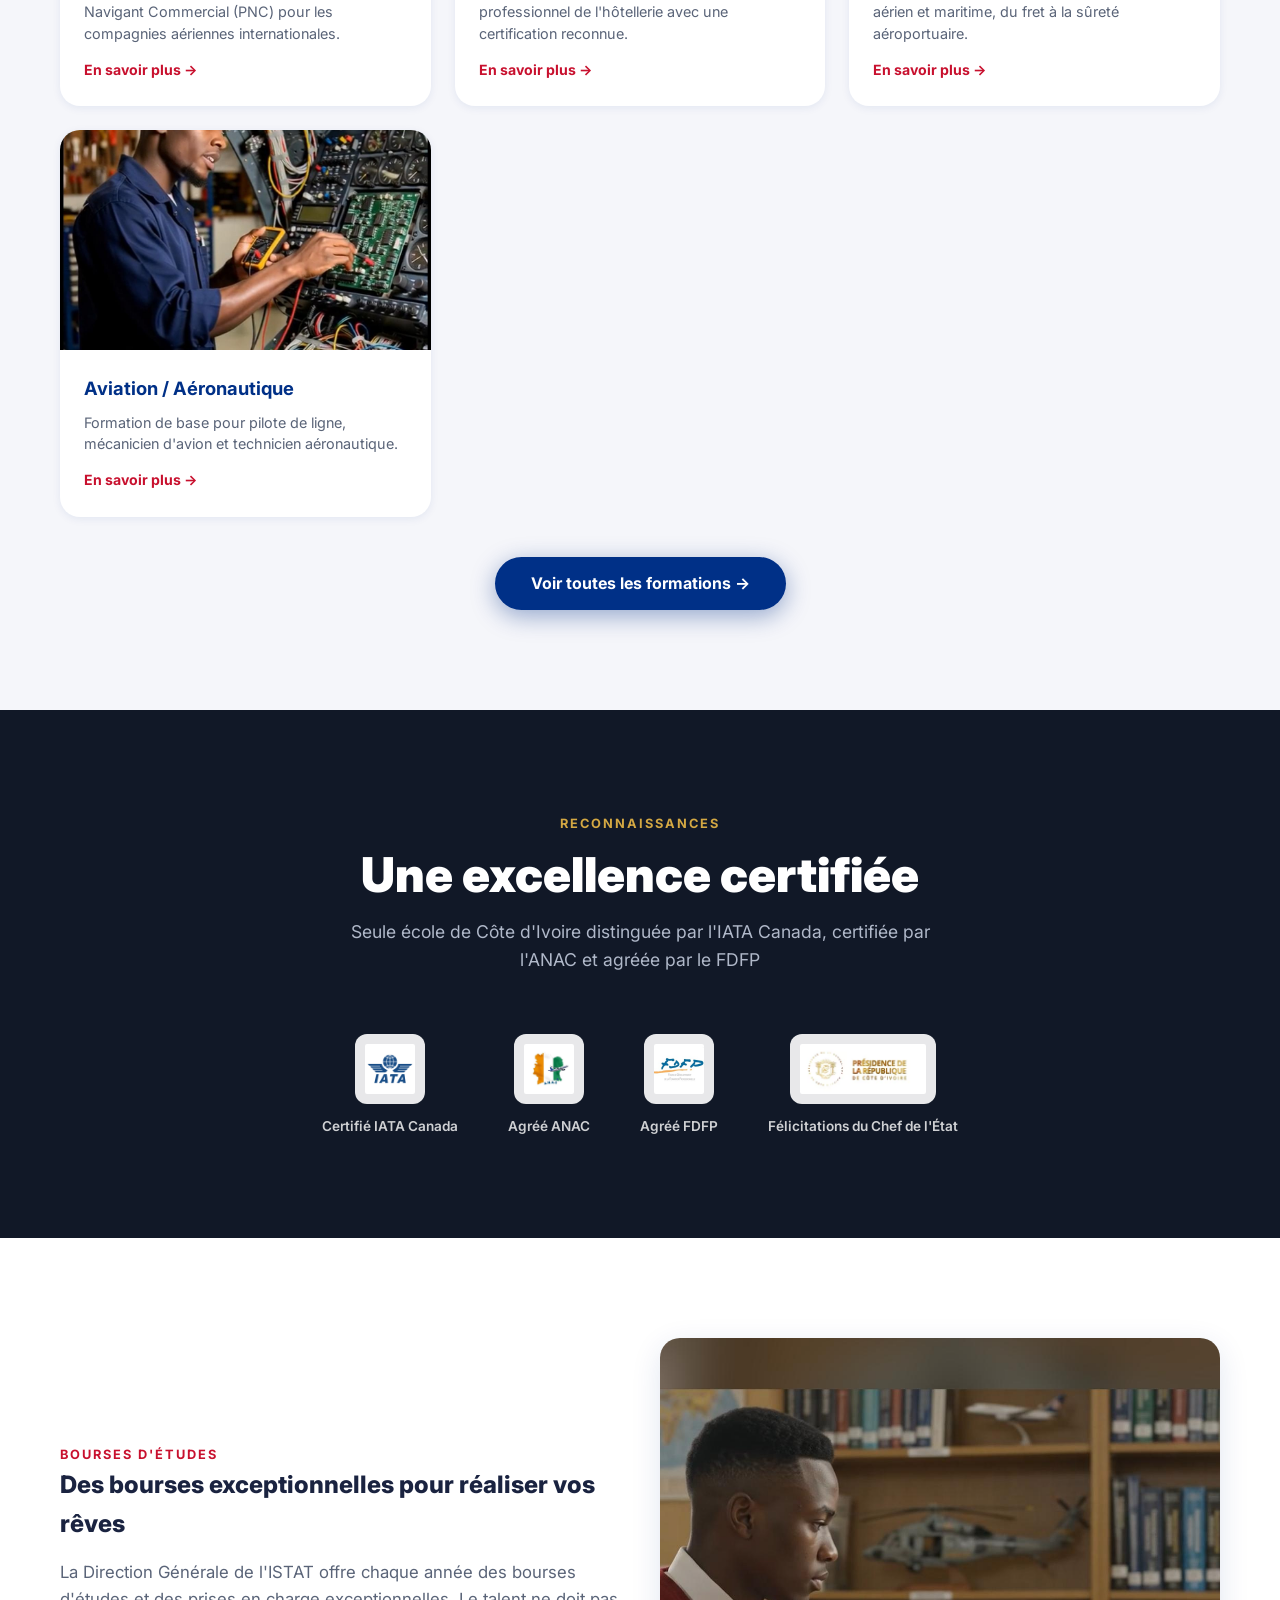
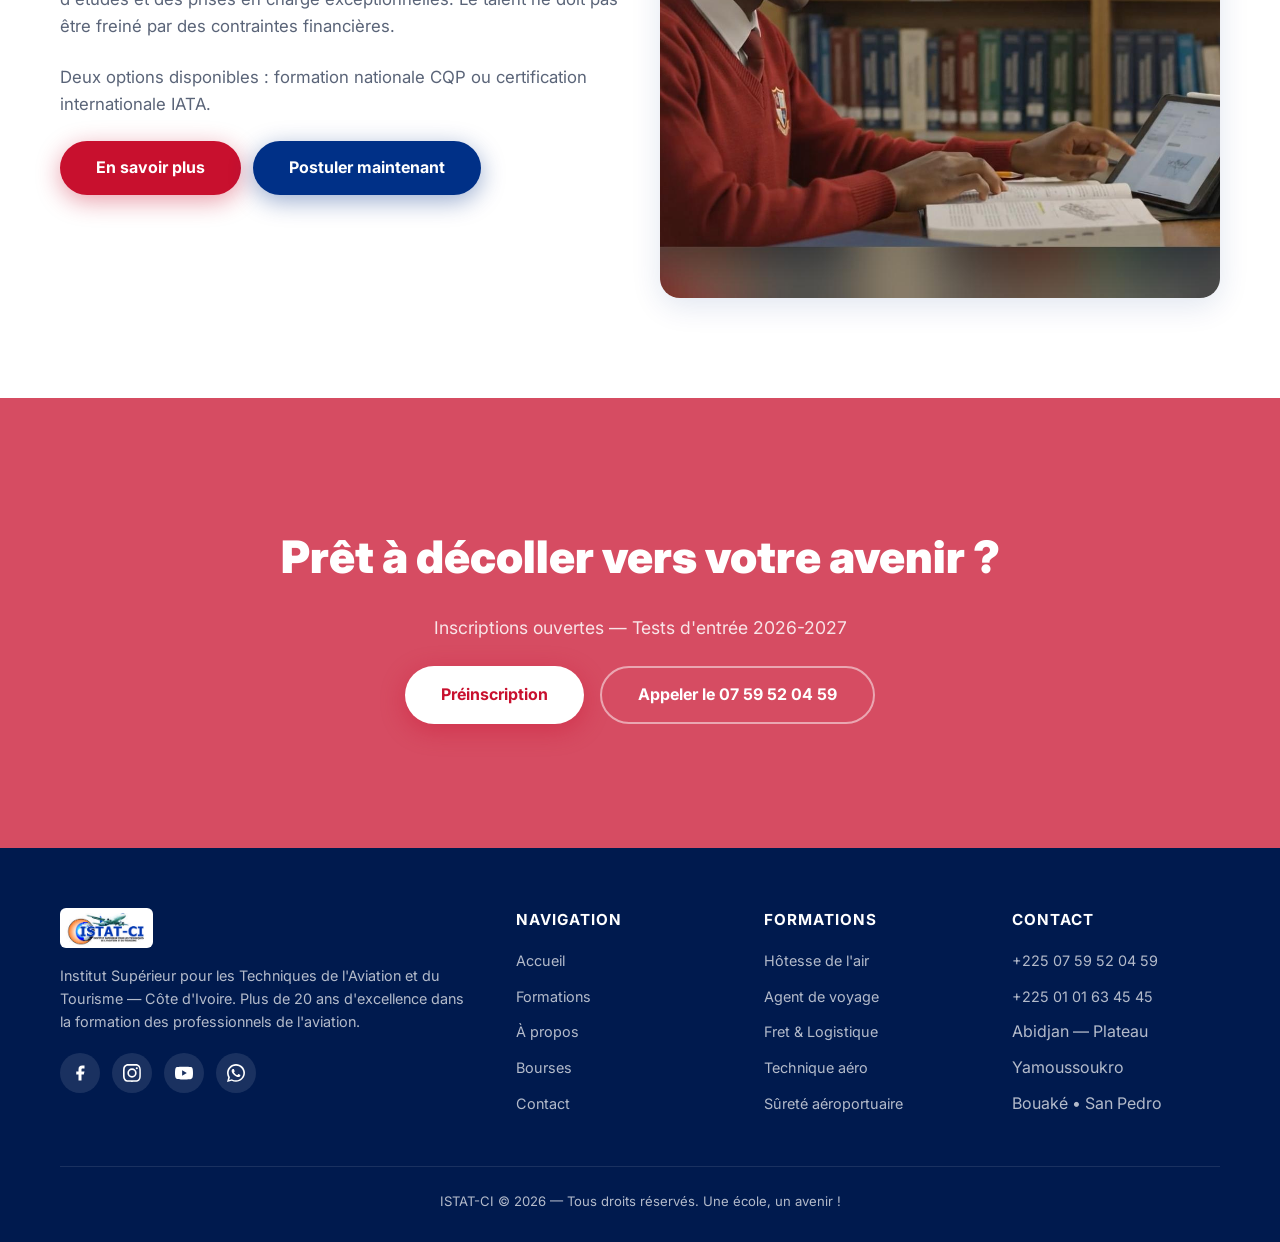
==== commit 974e0745: "Restructuration Admission, Bondoukou, Pôle C, bourse, téléphone footer - Section Admission (formatio" ====
--- a/index.html
+++ b/index.html
@@ -177,7 +177,7 @@
           <img src="assets/images/technicien_aero.jpg" alt="Technicien aéronautique" loading="lazy" srcset="assets/images/small/technicien_aero.jpg 400w, assets/images/medium/technicien_aero.jpg 800w, assets/images/technicien_aero.jpg 1600w" sizes="(max-width: 480px) 400px, (max-width: 1024px) 800px, 1600px">
         </div>
         <div class="formation-card-body">
-          <h3>Techniques aéroportuaires</h3>
+          <h3>Aviation / Aéronautique</h3>
           <p>Formation de base pour pilote de ligne, mécanicien d'avion et technicien aéronautique.</p>
           <a href="pages/formations.html" class="formation-card-link">En savoir plus →</a>
         </div>
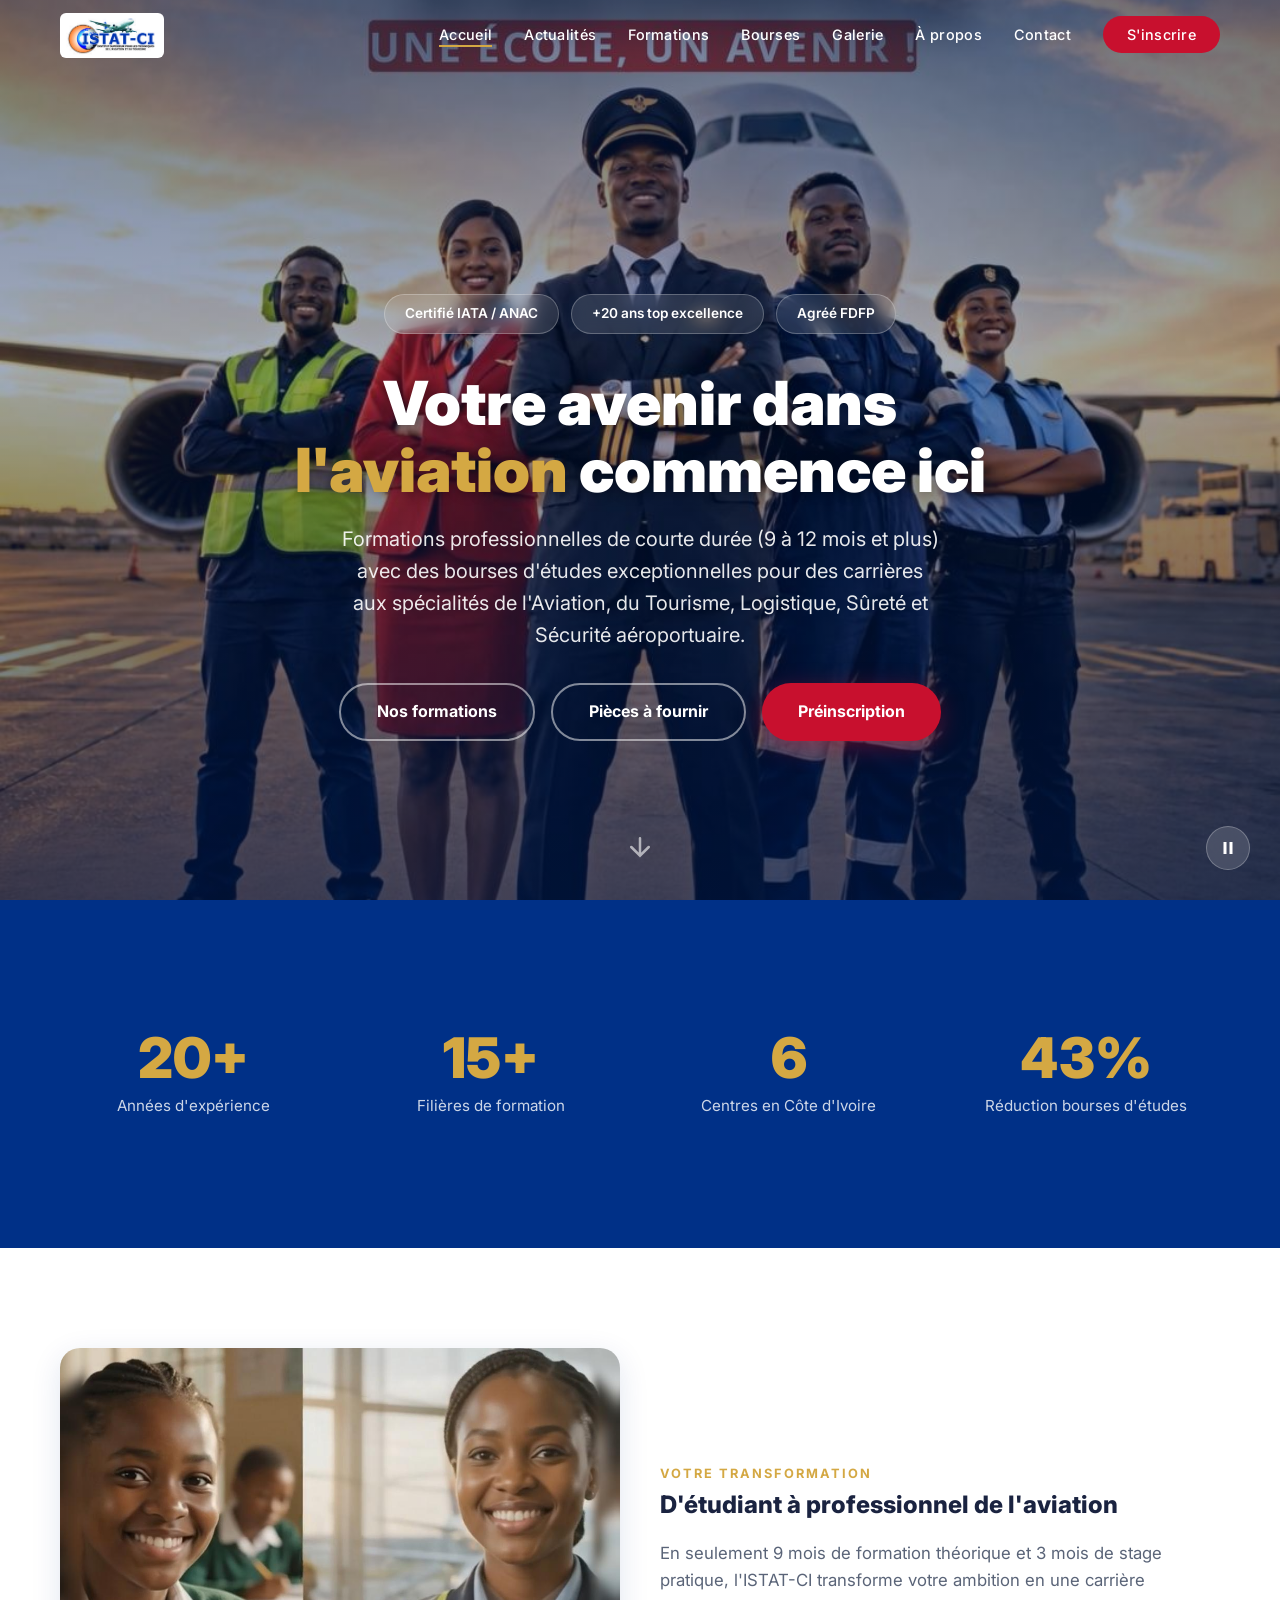
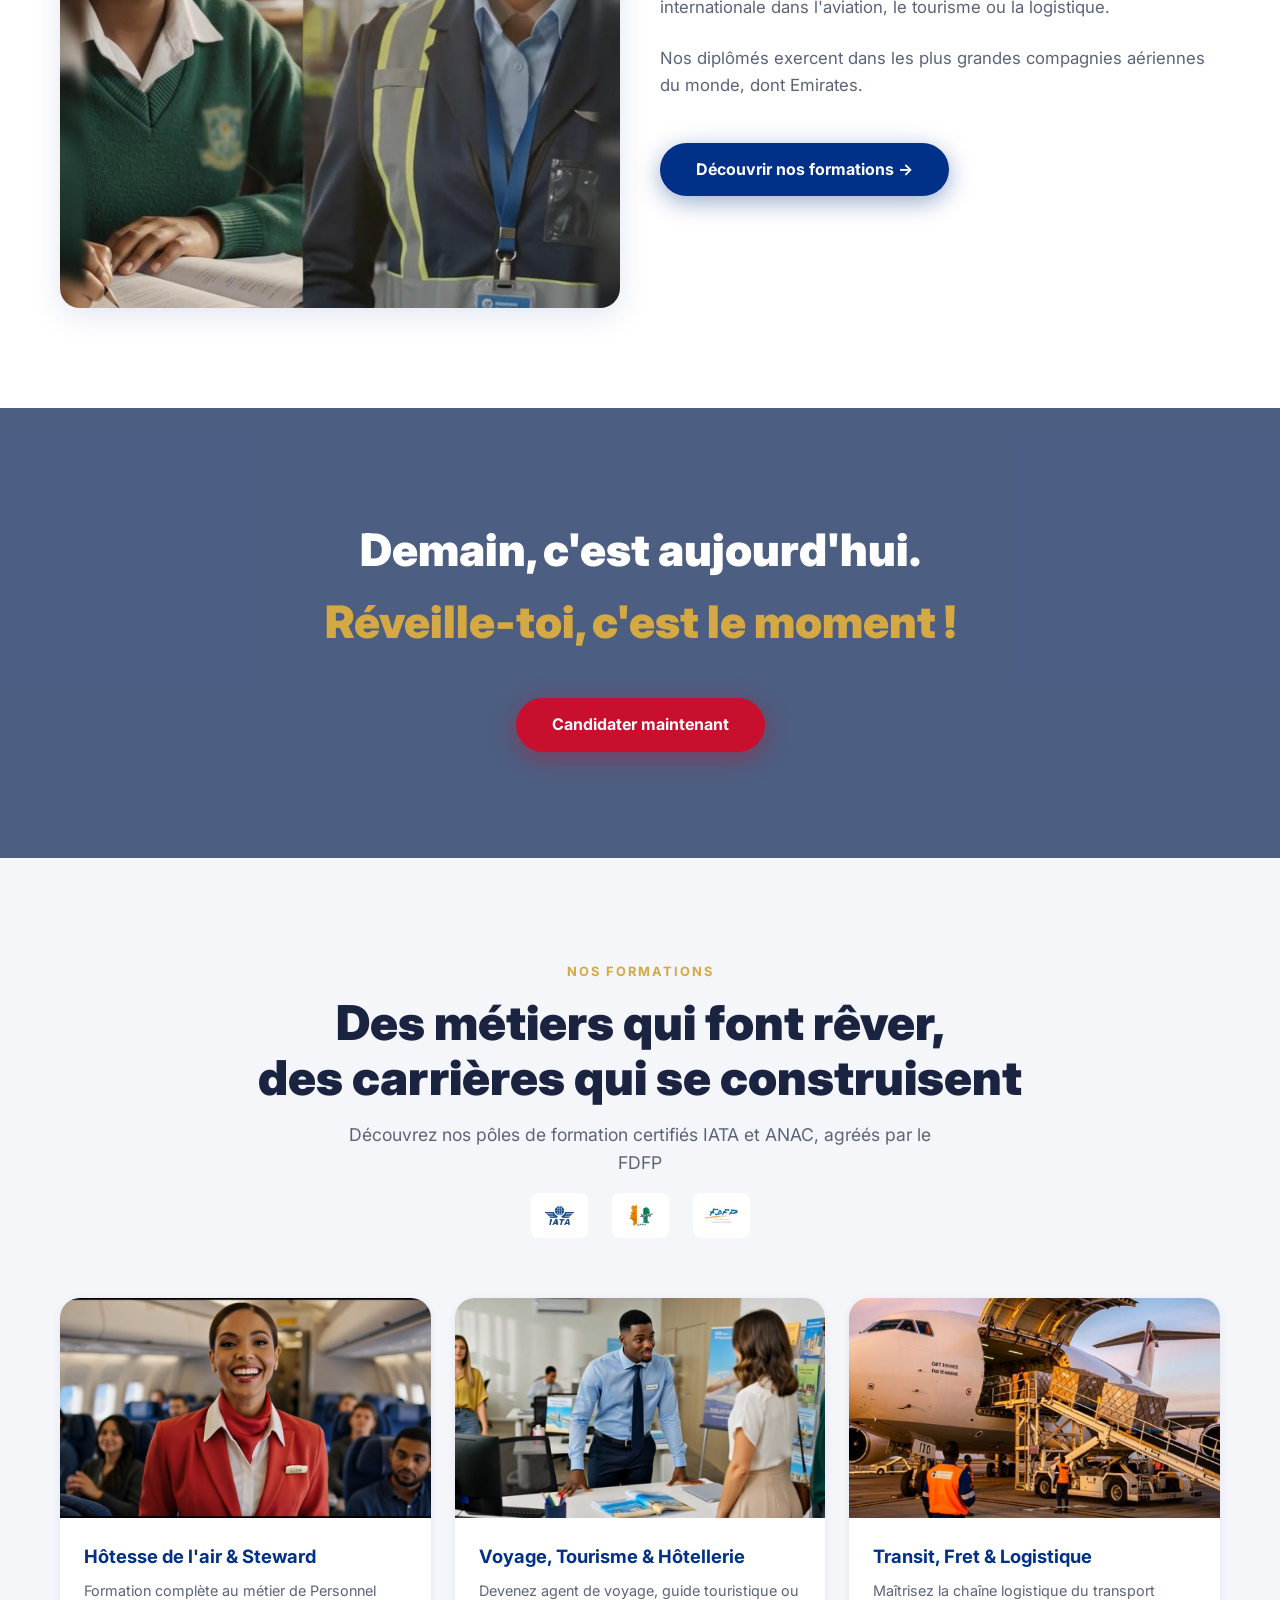
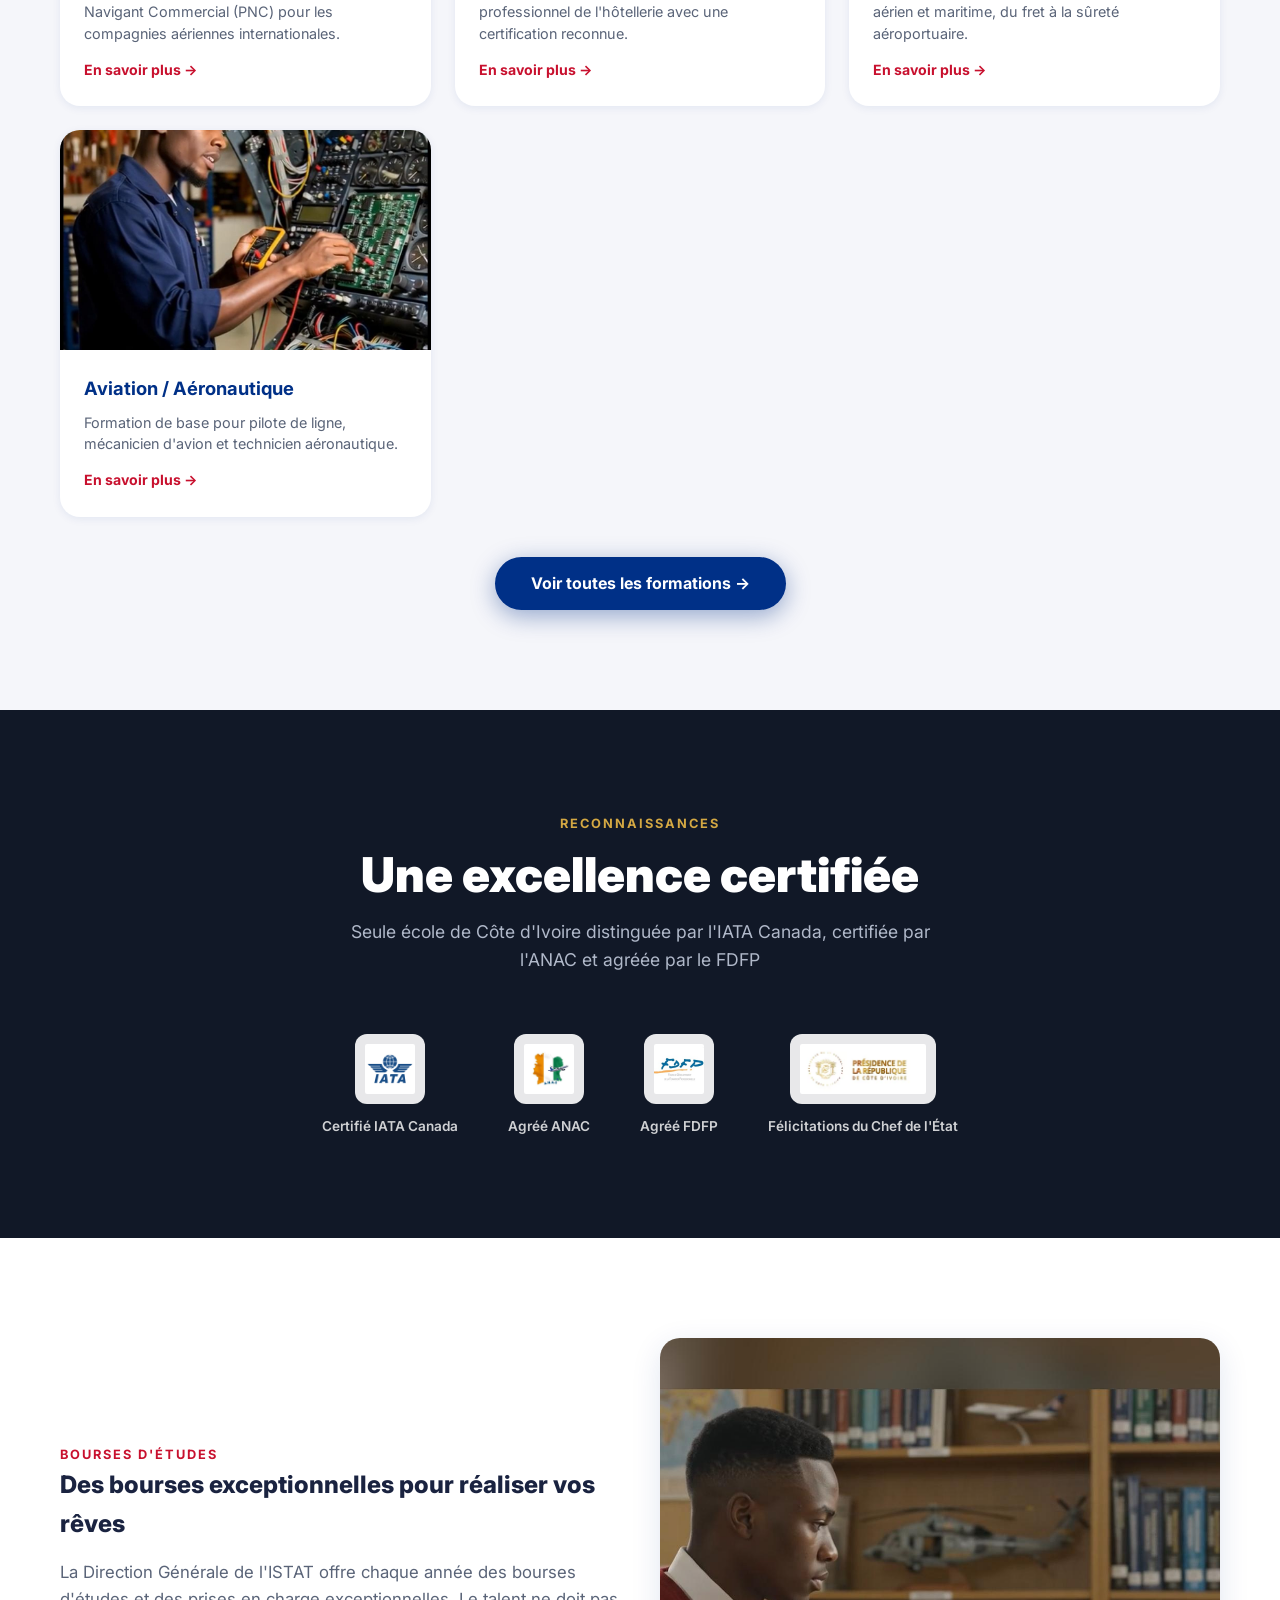
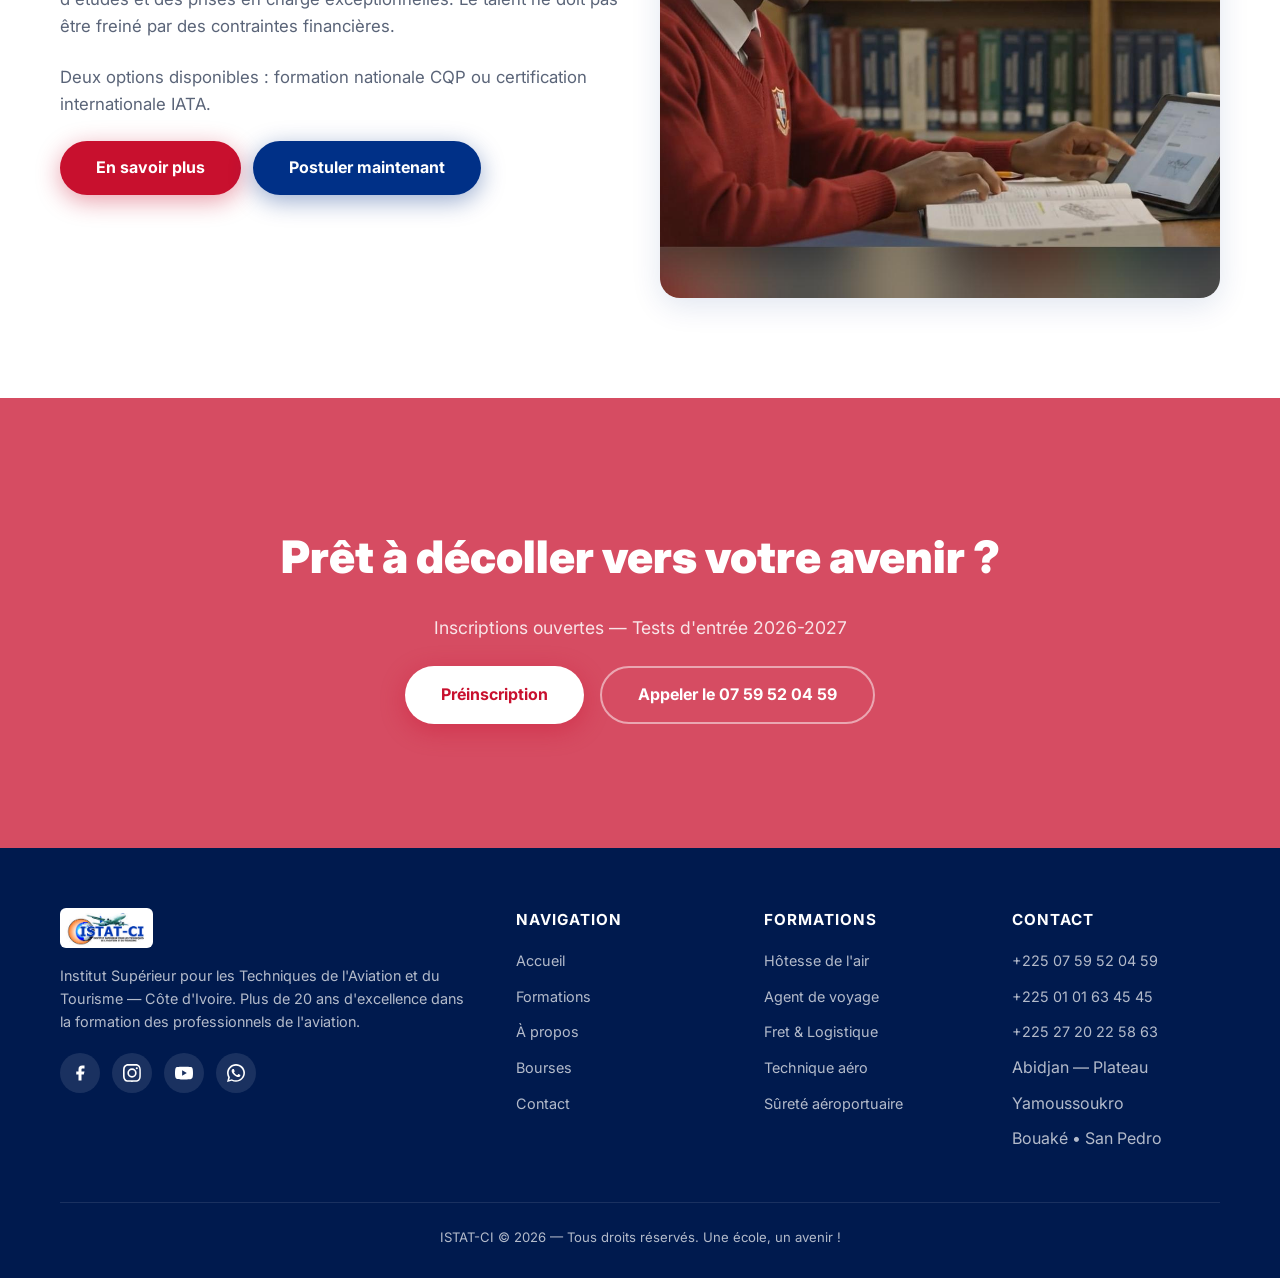
==== commit 963ca25c: "Ajout du numéro +225 27 20 22 58 63 dans tous les footers Co-Authored-By: Claude Opus 4.6 <noreply@a" ====
--- a/index.html
+++ b/index.html
@@ -291,6 +291,7 @@
         <ul>
           <li><a href="tel:+2250759520459">+225 07 59 52 04 59</a></li>
           <li><a href="tel:+2250101634545">+225 01 01 63 45 45</a></li>
+          <li><a href="tel:+2252720225863">+225 27 20 22 58 63</a></li>
           <li>Abidjan — Plateau</li>
           <li>Yamoussoukro</li>
           <li>Bouaké • San Pedro</li>
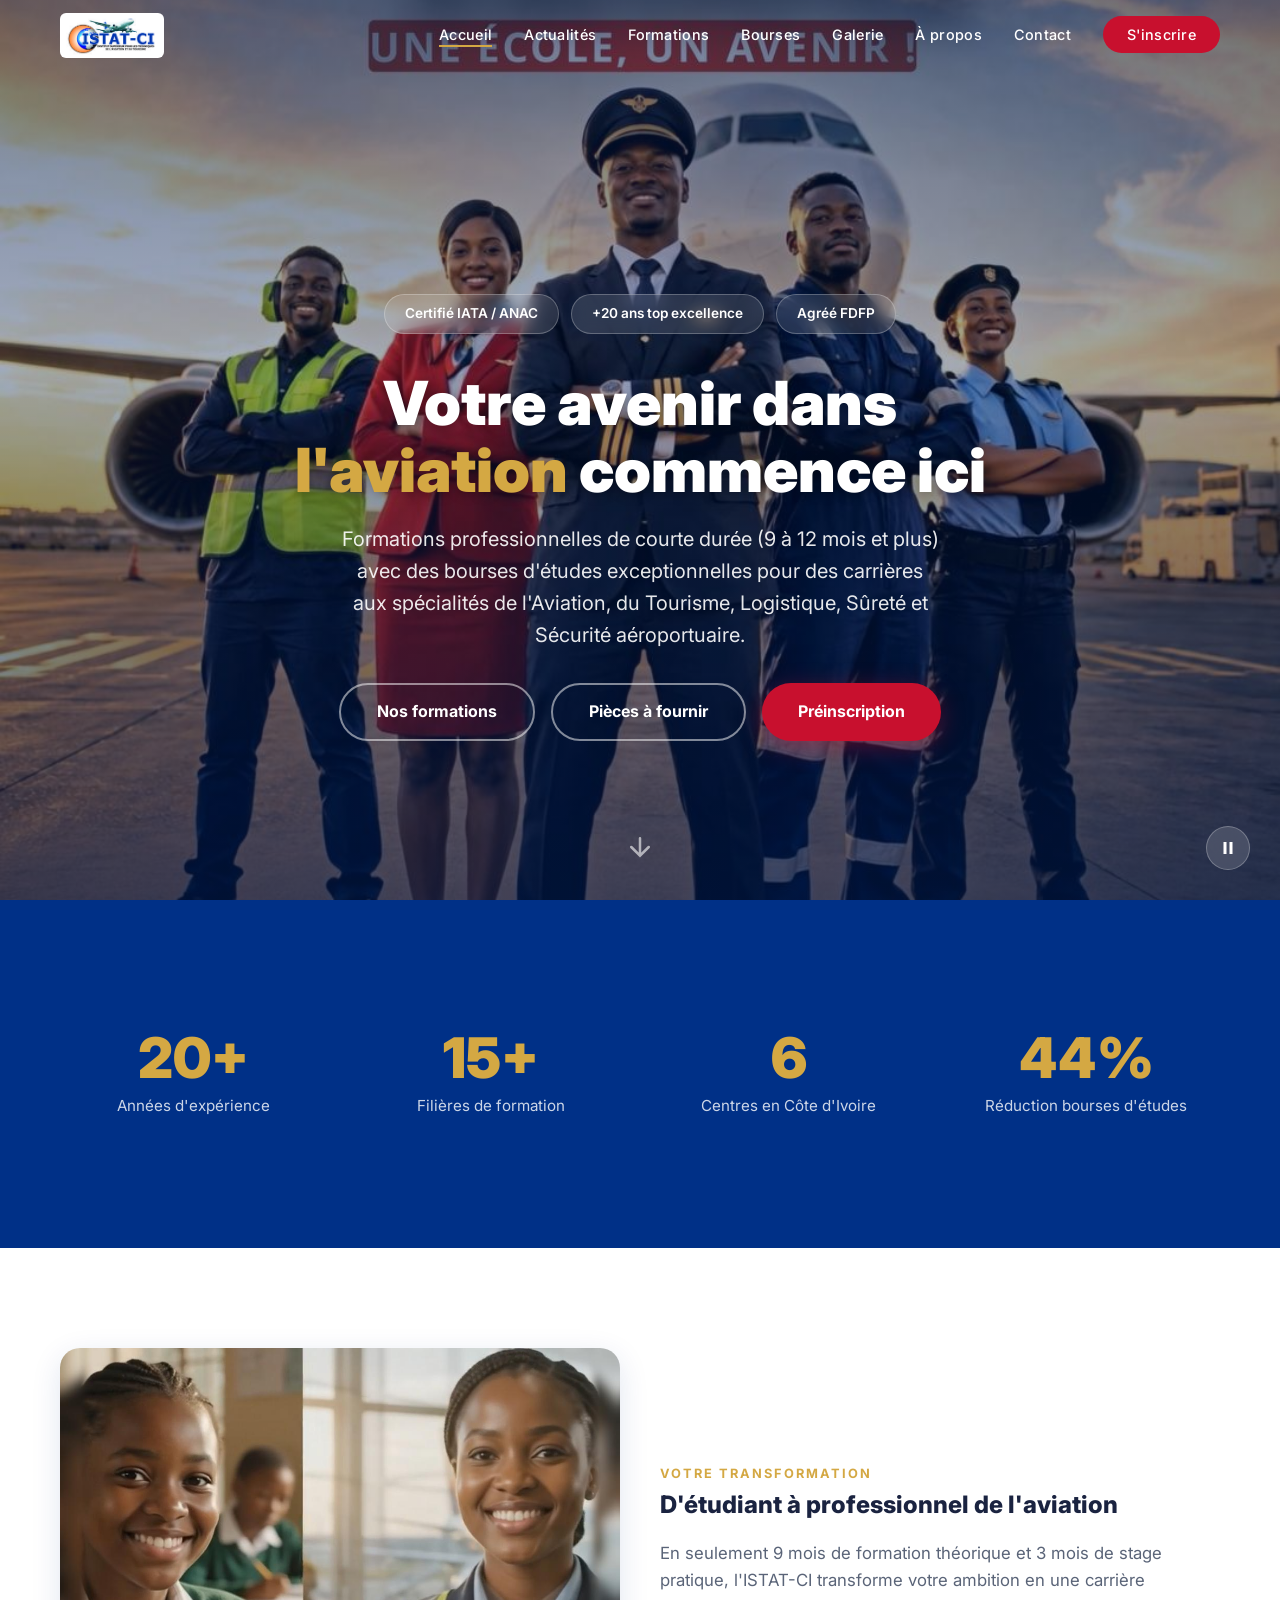
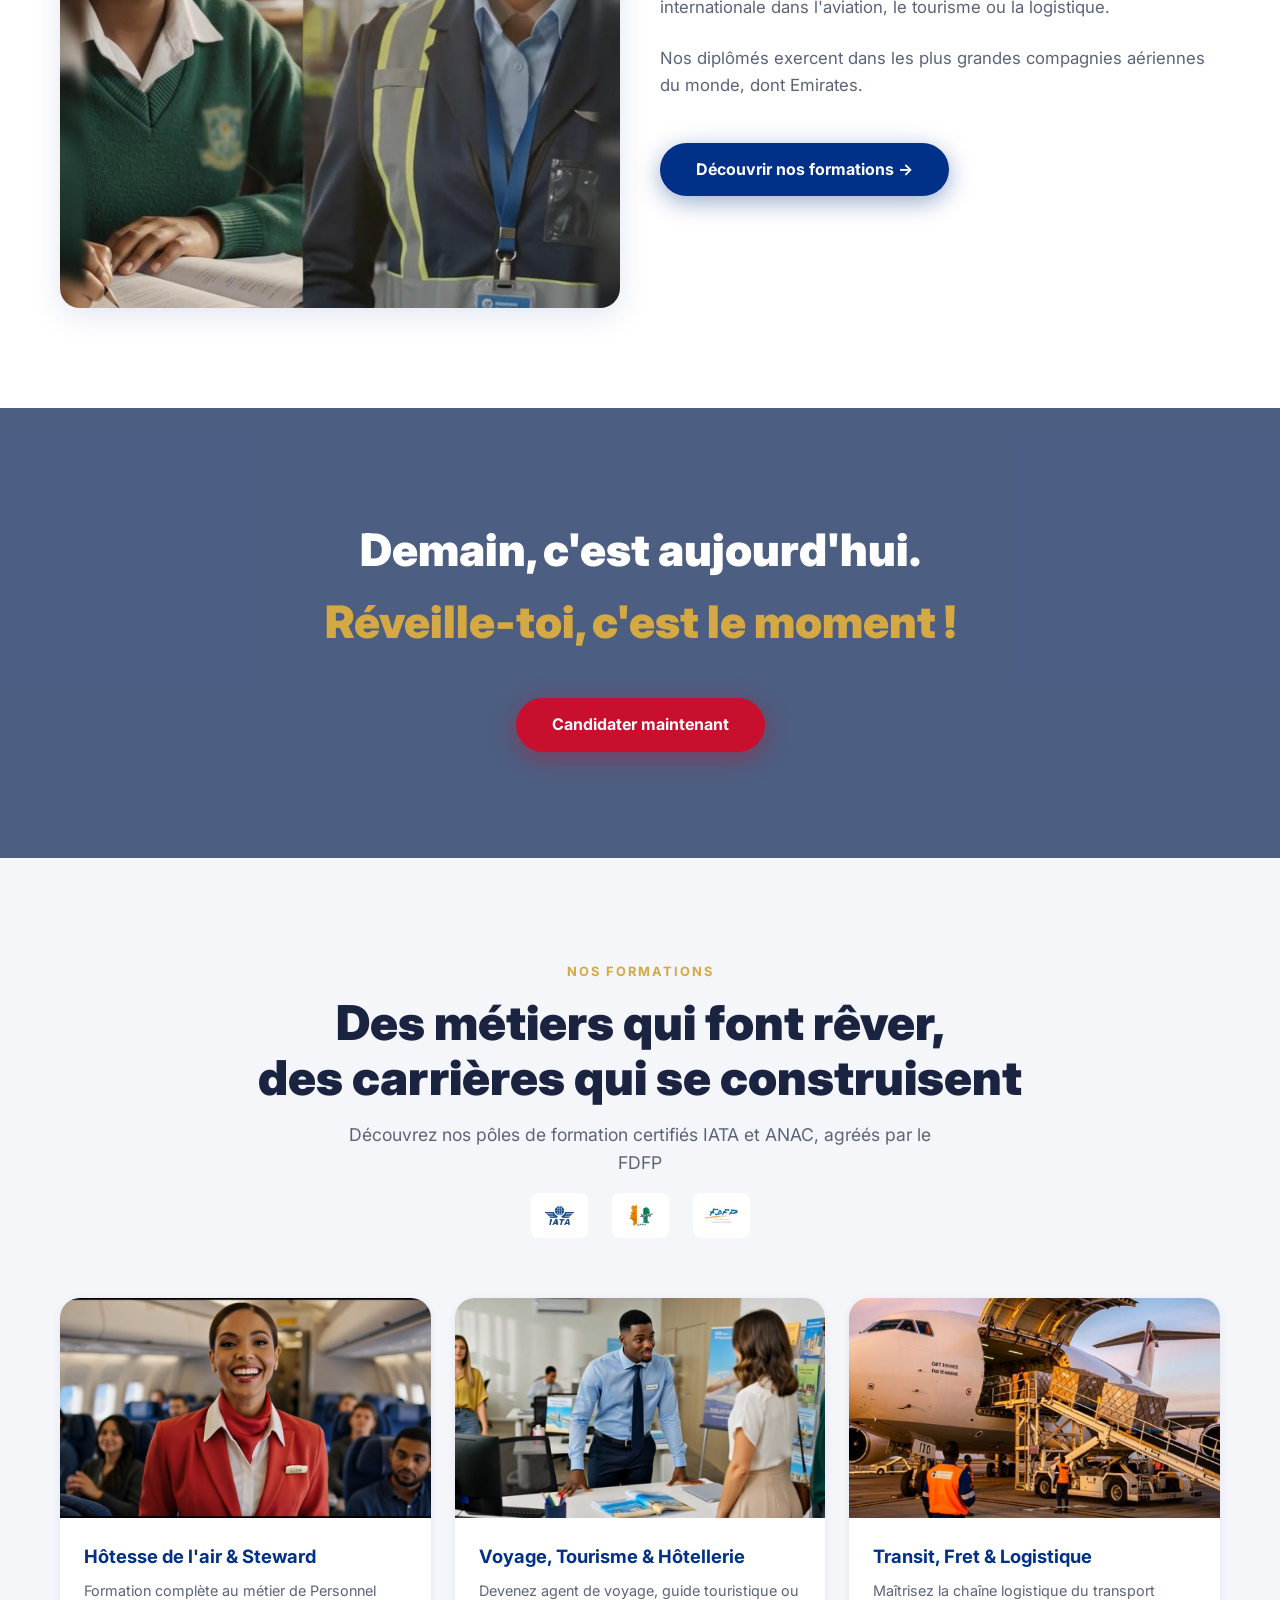
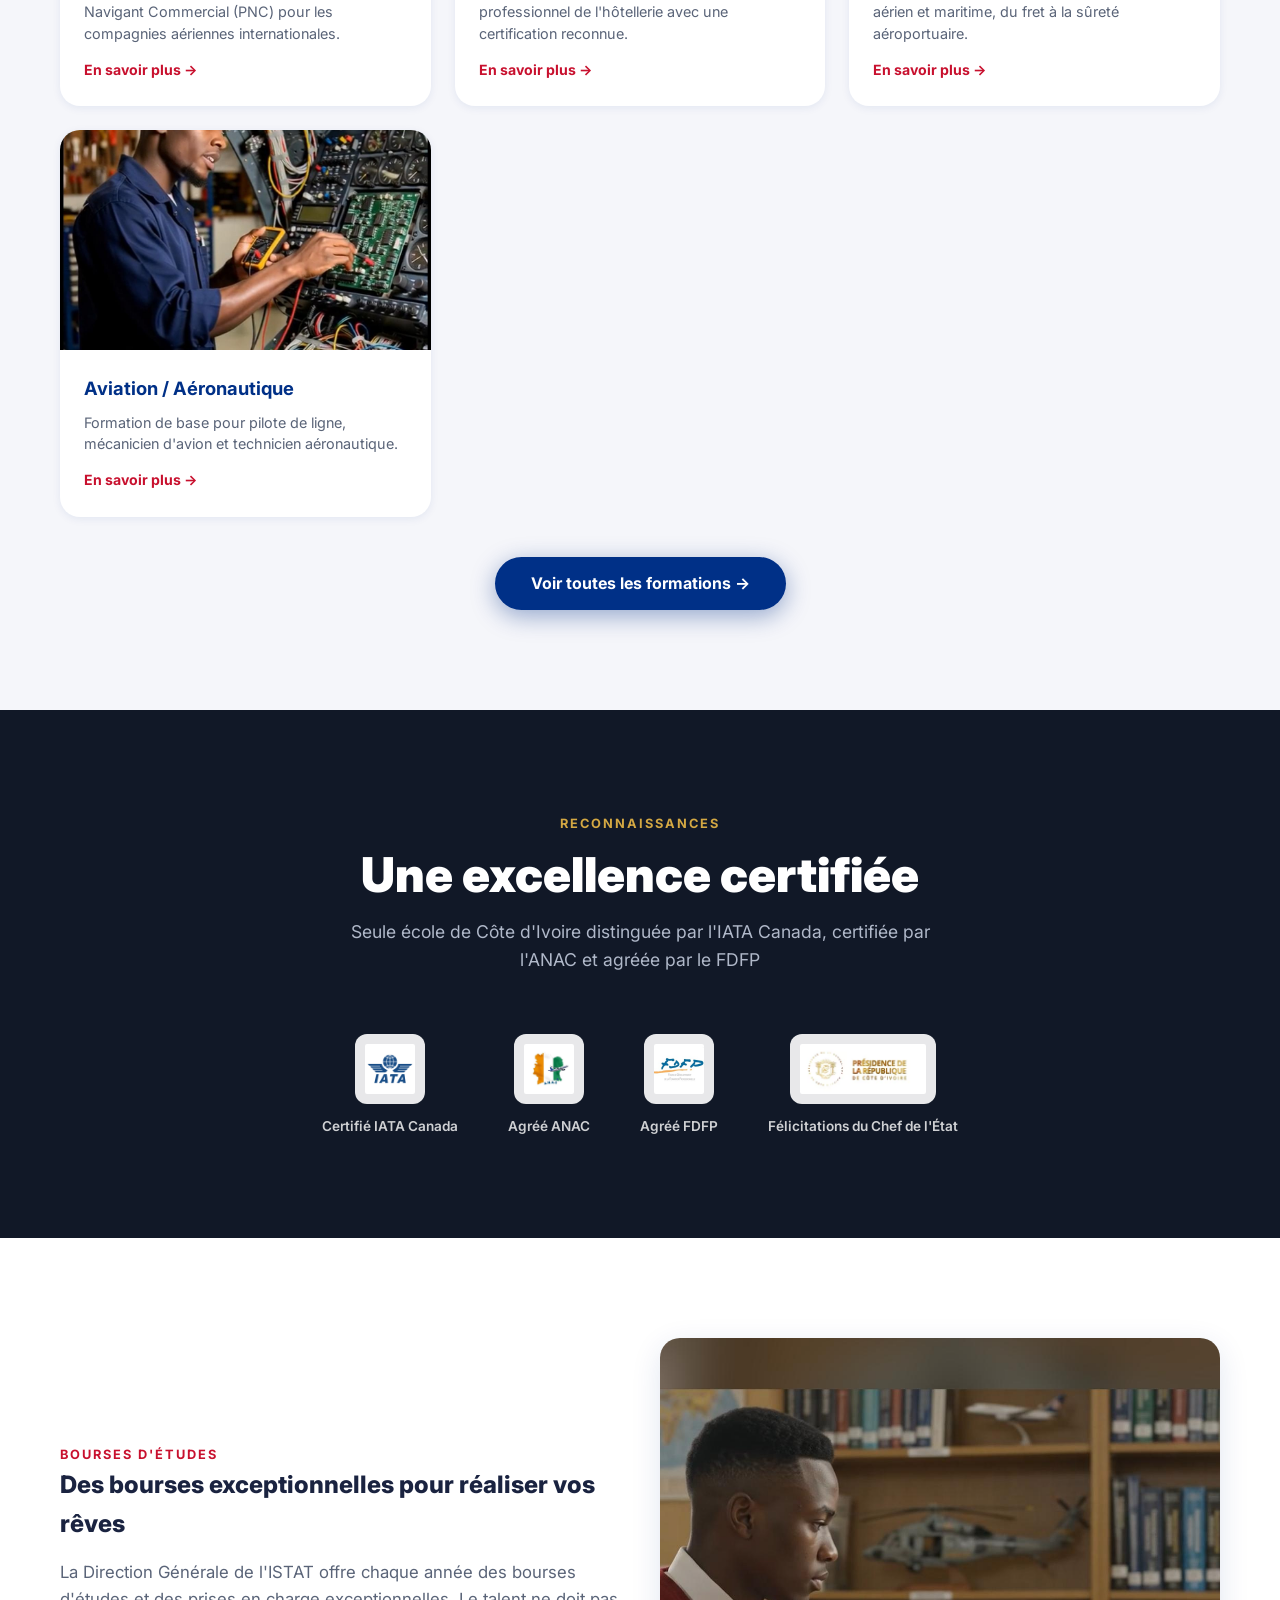
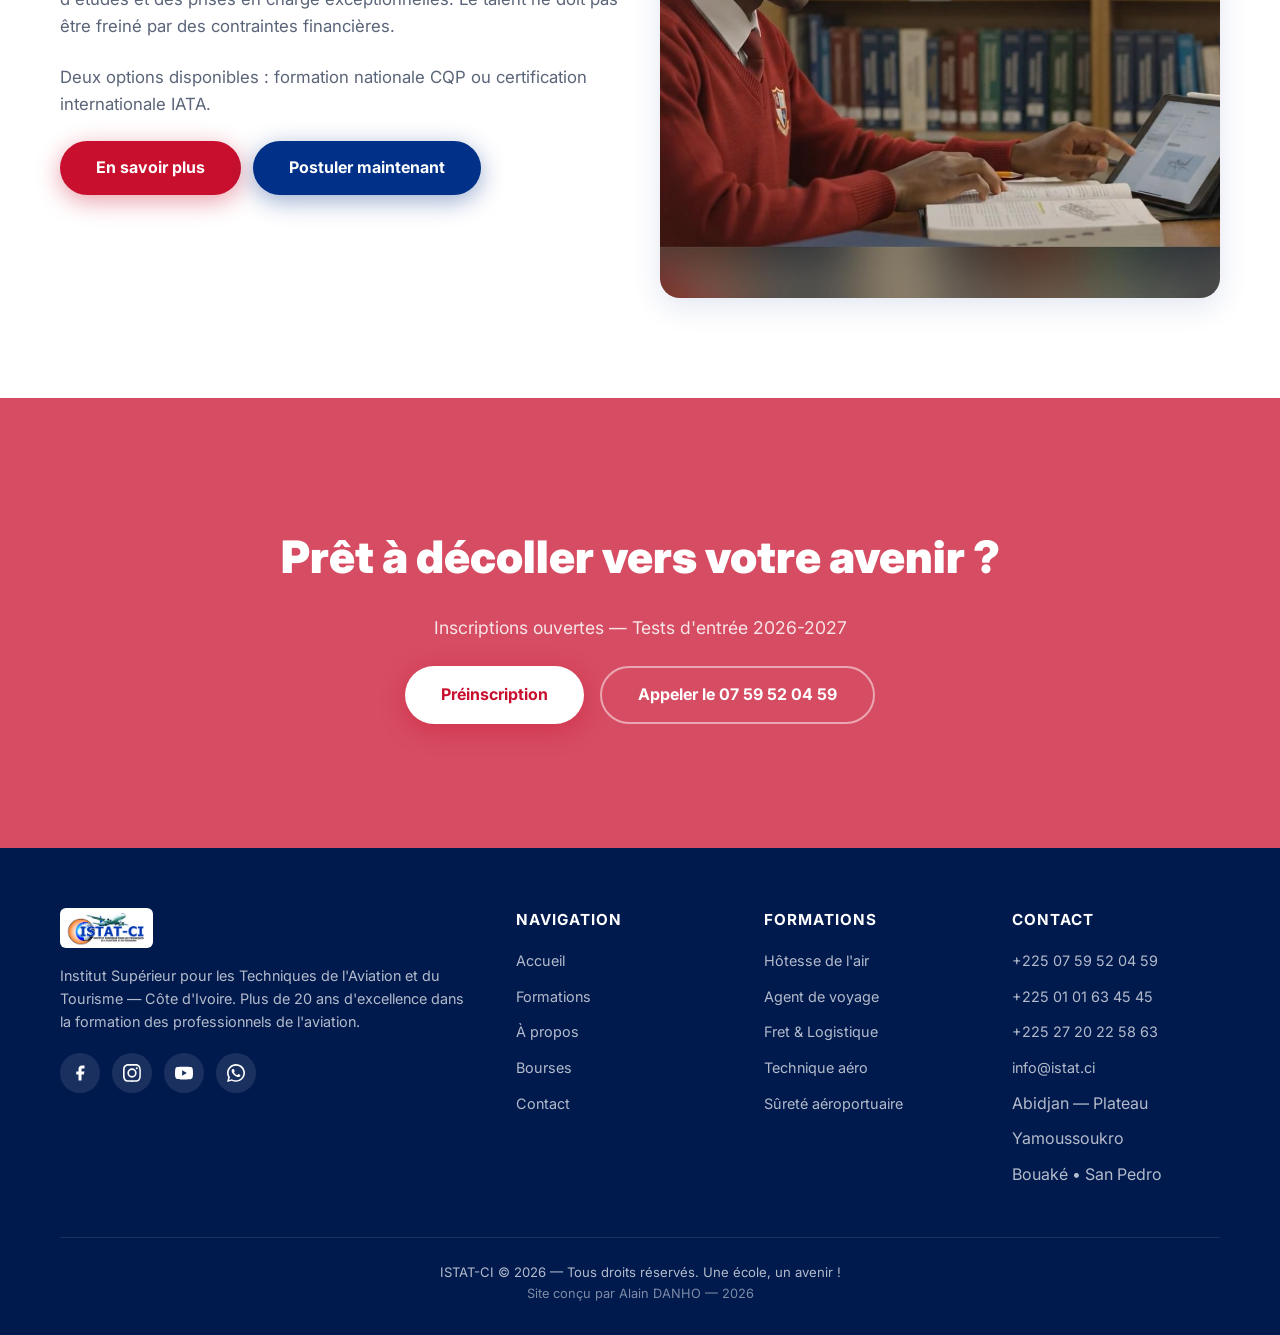
==== commit ea40e9ed: "Ajout email info@istat.ci et signature développeur dans les footers Co-Authored-By: Claude Opus 4.6 " ====
--- a/index.html
+++ b/index.html
@@ -254,6 +254,7 @@
 </div>
 
 <!-- ══════════ FOOTER ══════════ -->
+<!-- Site realise par Alain DANHO - Tel: +225 05 54 43 97 64 -->
 <footer class="footer">
   <div class="container">
     <div class="footer-grid">
@@ -291,7 +292,7 @@
         <ul>
           <li><a href="tel:+2250759520459">+225 07 59 52 04 59</a></li>
           <li><a href="tel:+2250101634545">+225 01 01 63 45 45</a></li>
-          <li><a href="tel:+2252720225863">+225 27 20 22 58 63</a></li>
+          <li><a href="tel:+2252720225863">+225 27 20 22 58 63</a></li><li><a href="mailto:info@istat.ci">info@istat.ci</a></li>
           <li>Abidjan — Plateau</li>
           <li>Yamoussoukro</li>
           <li>Bouaké • San Pedro</li>
@@ -299,7 +300,7 @@
       </div>
     </div>
     <div class="footer-bottom">
-      ISTAT-CI © 2026 — Tous droits réservés. Une école, un avenir !
+      ISTAT-CI © 2026 — Tous droits réservés. Une école, un avenir !<br><span style="font-size:0.8rem;opacity:0.7;">Site con&ccedil;u par <a href="https://wa.me/2250554439764" target="_blank" rel="noopener" style="color:inherit;">Alain DANHO</a> &mdash; 2026</span>
     </div>
   </div>
 </footer>
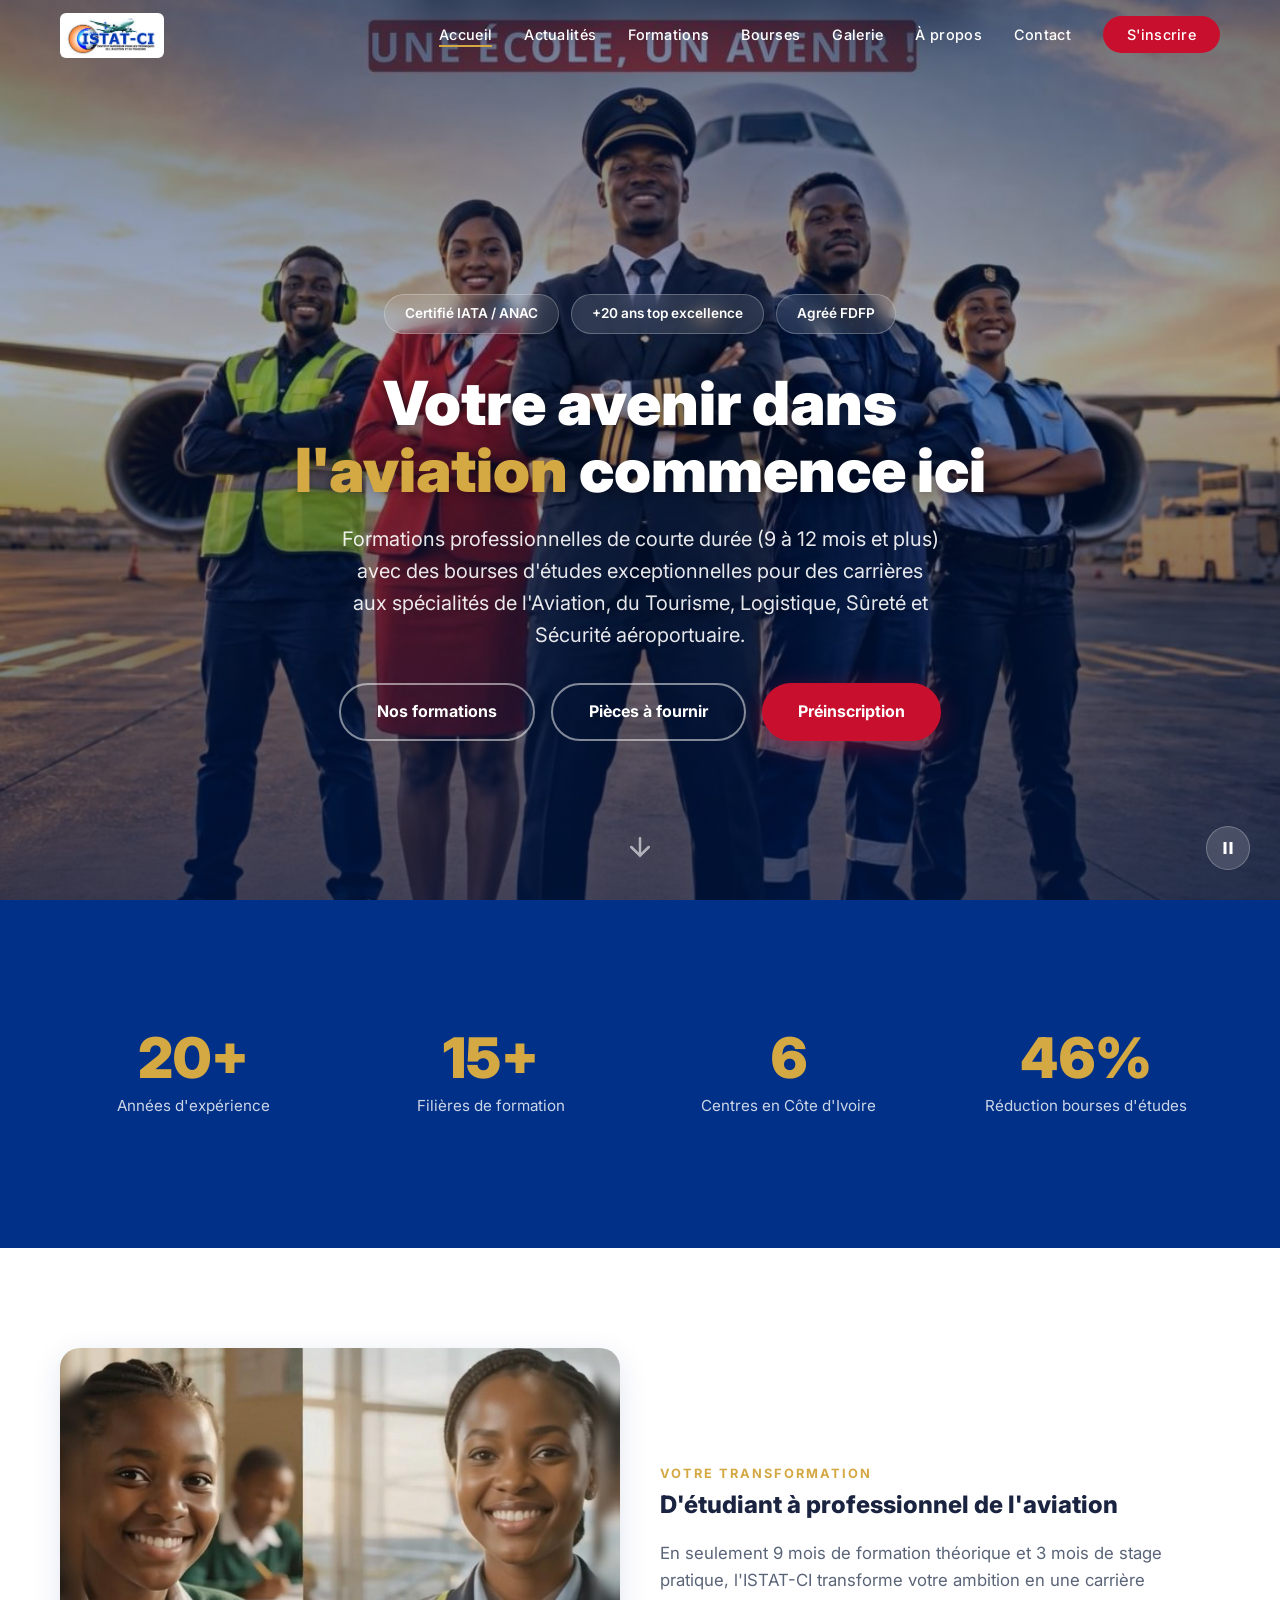
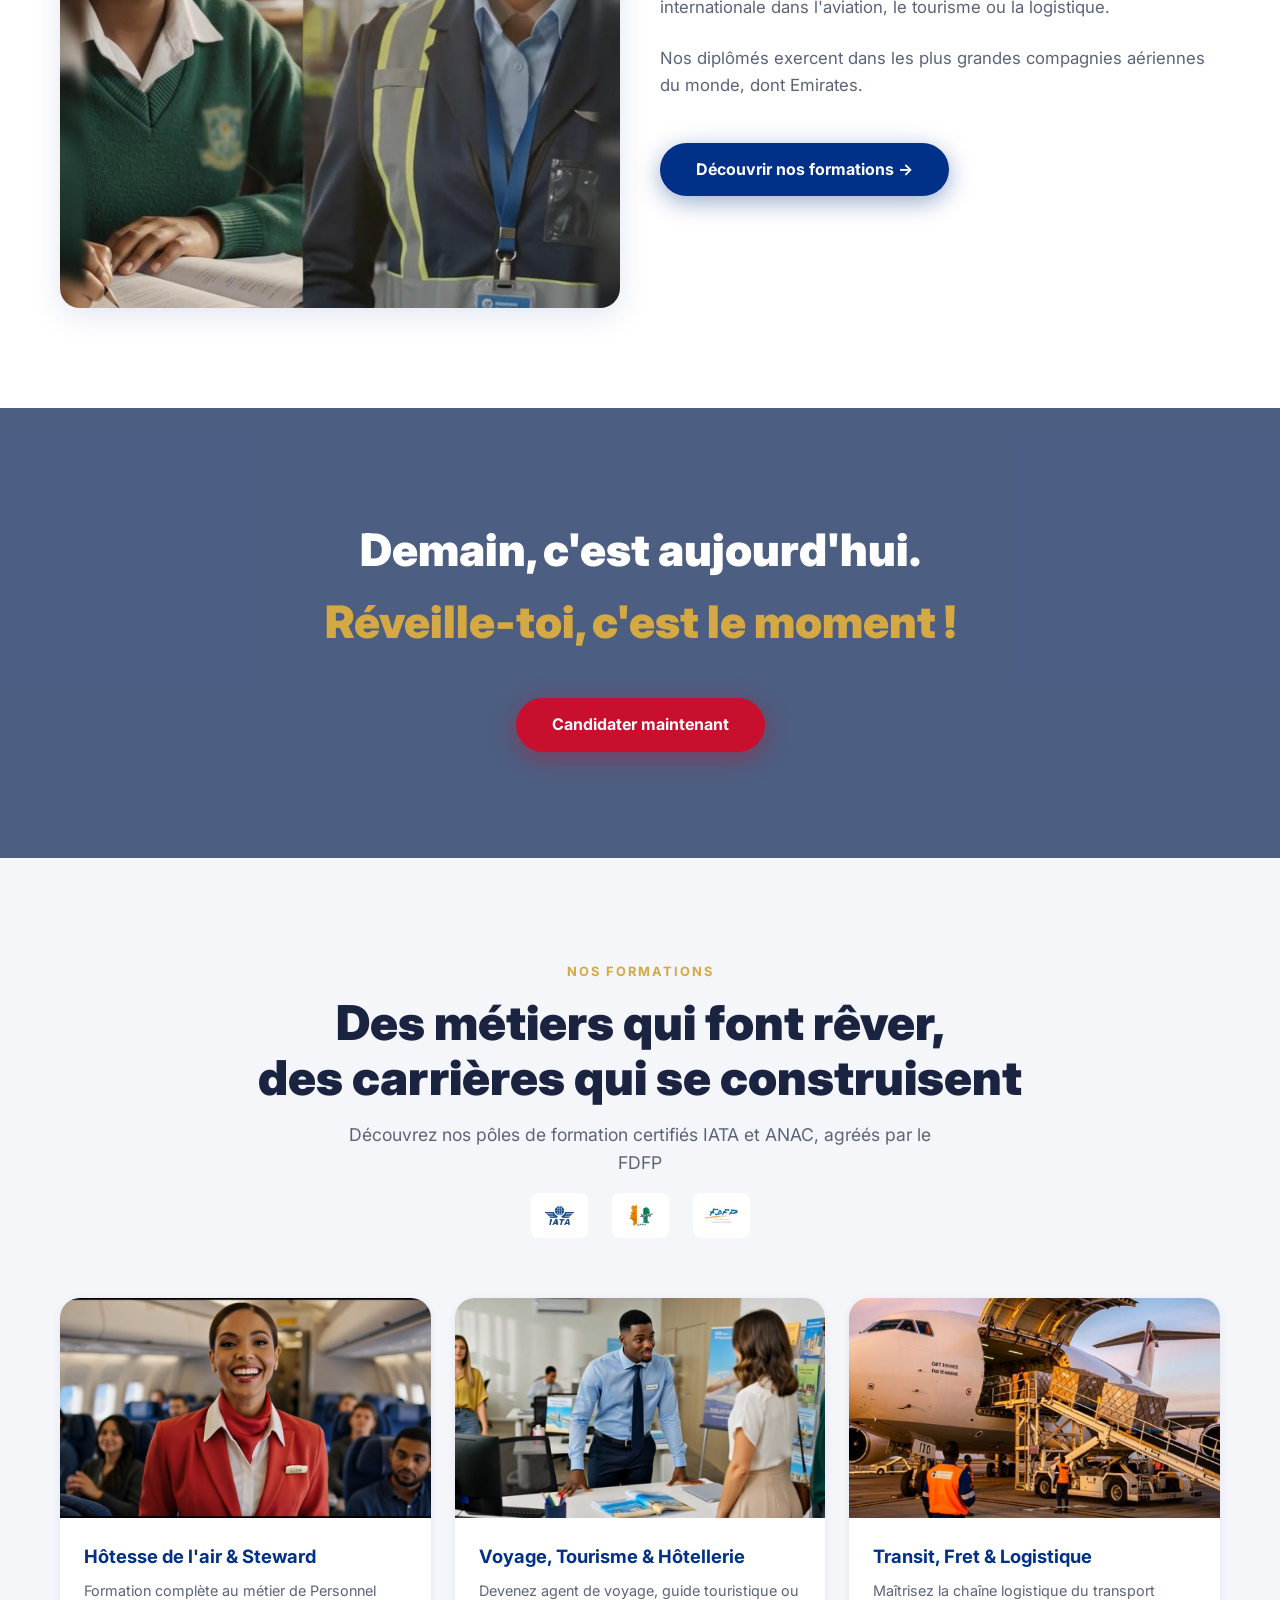
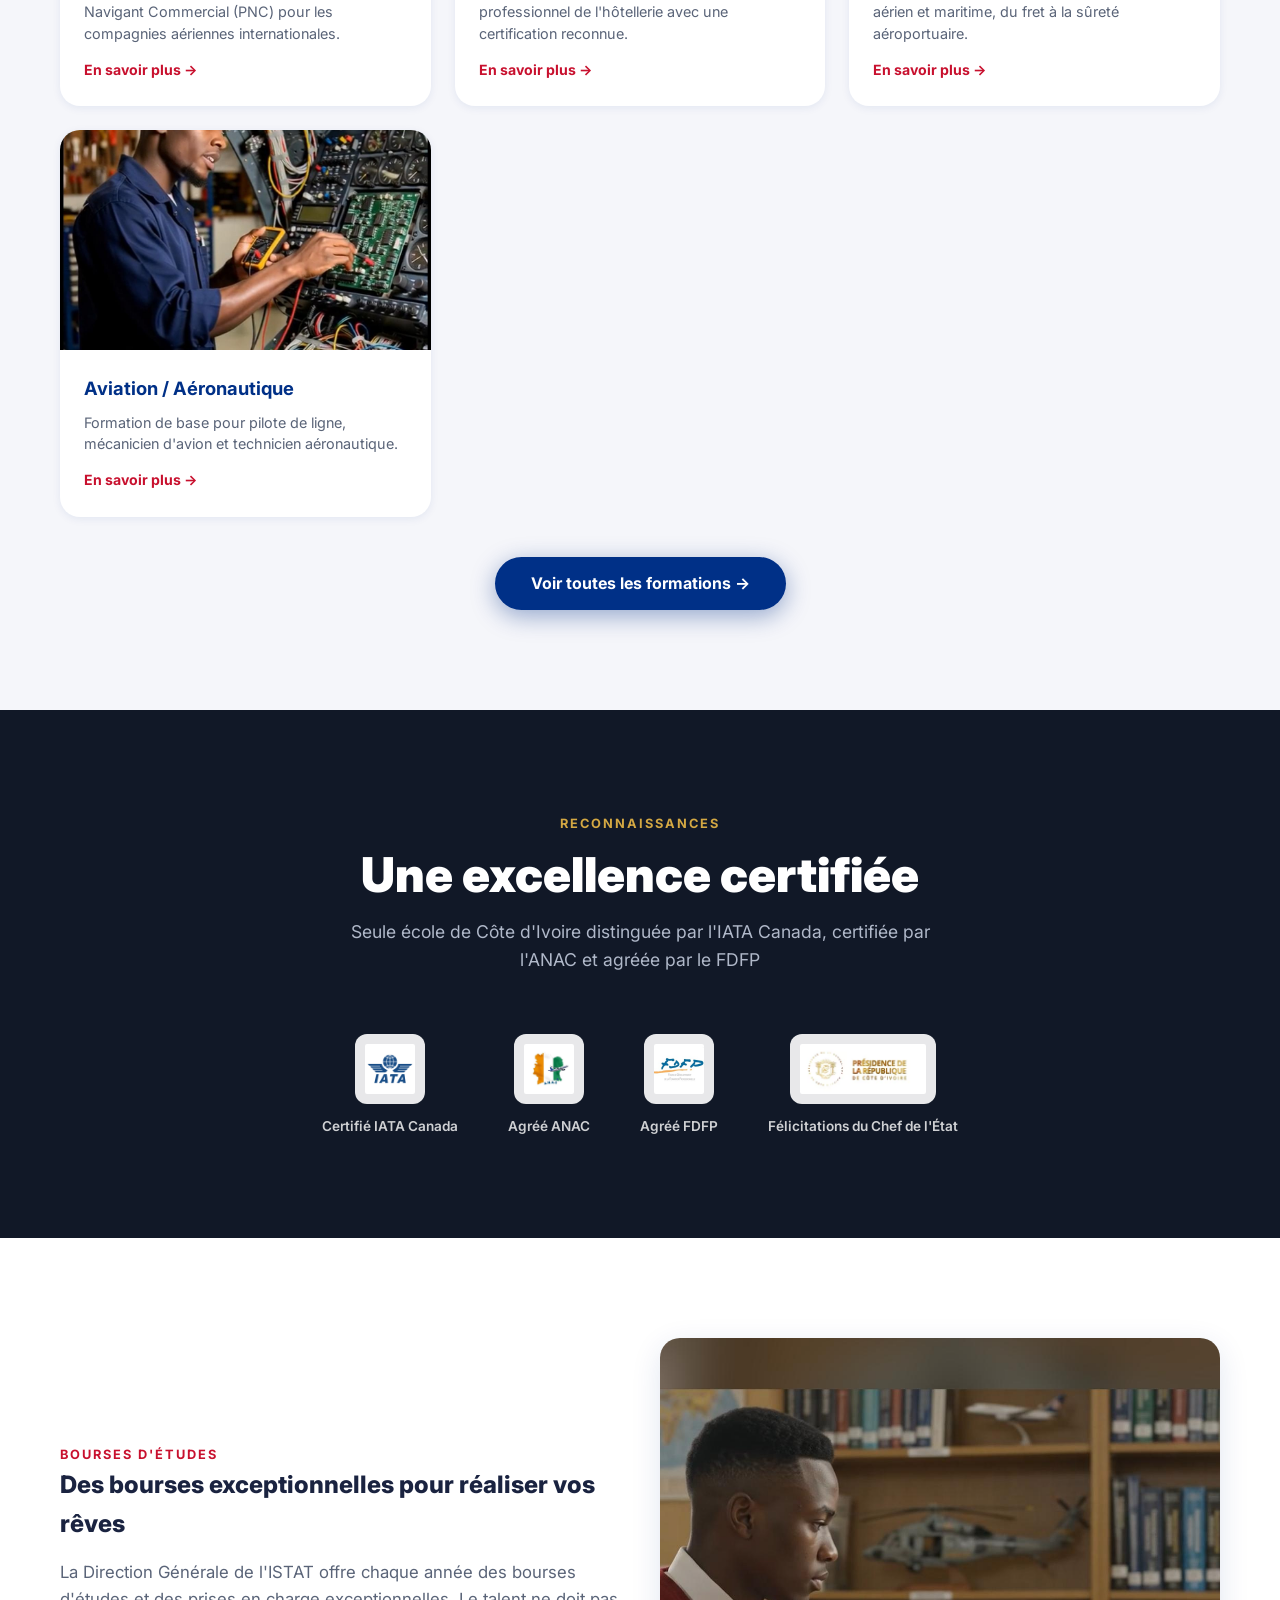
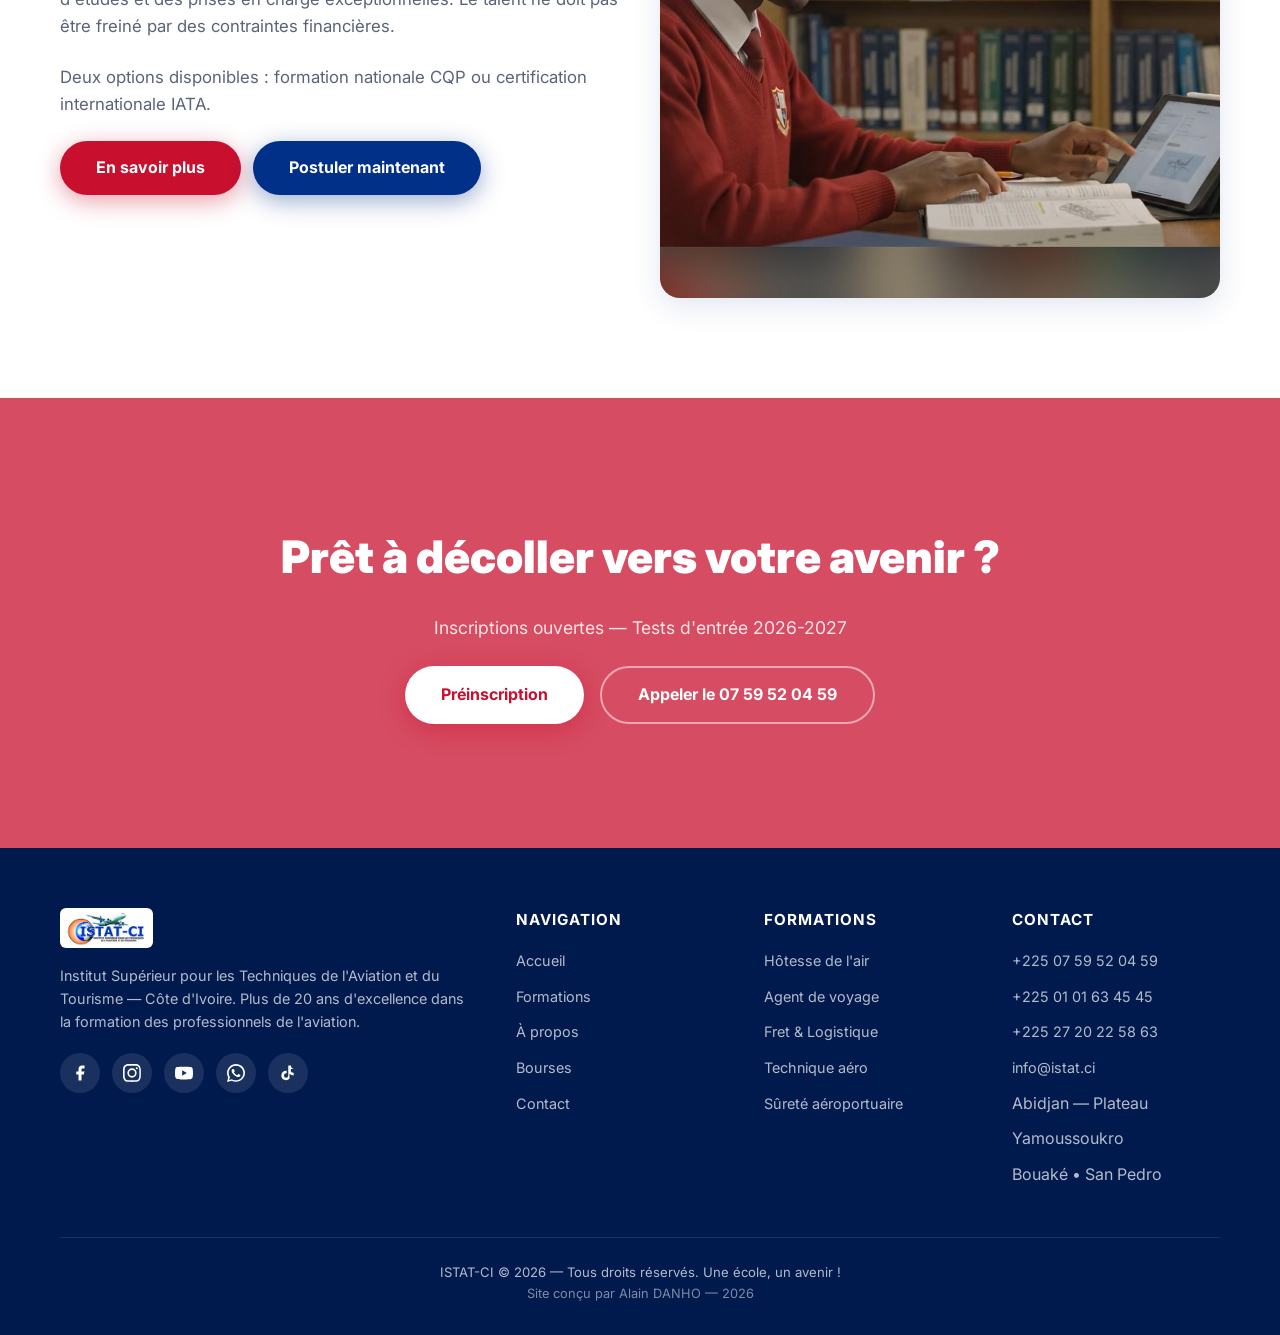
==== commit b09d3ea6: "Page Actualités : sommaire + éditorial DG + articles en accordéon ; TikTok au footer ; carte réseaux" ====
--- a/index.html
+++ b/index.html
@@ -265,7 +265,8 @@
           <a href="https://www.facebook.com/profile.php?id=61577491554635" target="_blank" rel="noopener" aria-label="Facebook"><svg viewBox="0 0 24 24"><path d="M18 2h-3a5 5 0 0 0-5 5v3H7v4h3v8h4v-8h3l1-4h-4V7a1 1 0 0 1 1-1h3z"/></svg></a>
           <a href="https://www.instagram.com/istat.ci/" target="_blank" rel="noopener" aria-label="Instagram"><svg viewBox="0 0 24 24"><path d="M12 2.2c3.2 0 3.6 0 4.8.1 1.2.1 1.8.2 2.2.4.6.2 1 .5 1.4.9.4.4.7.8.9 1.4.2.4.4 1 .4 2.2.1 1.3.1 1.6.1 4.8s0 3.6-.1 4.8c-.1 1.2-.2 1.8-.4 2.2-.2.6-.5 1-.9 1.4-.4.4-.8.7-1.4.9-.4.2-1 .4-2.2.4-1.3.1-1.6.1-4.8.1s-3.6 0-4.8-.1c-1.2-.1-1.8-.2-2.2-.4-.6-.2-1-.5-1.4-.9-.4-.4-.7-.8-.9-1.4-.2-.4-.4-1-.4-2.2C2.2 15.6 2.2 15.2 2.2 12s0-3.6.1-4.8c.1-1.2.2-1.8.4-2.2.2-.6.5-1 .9-1.4.4-.4.8-.7 1.4-.9.4-.2 1-.4 2.2-.4C8.4 2.2 8.8 2.2 12 2.2zM12 0C8.7 0 8.3 0 7.1.1 5.8.1 4.9.3 4.1.6c-.8.3-1.5.7-2.1 1.3C1.3 2.6.9 3.3.6 4.1.3 4.9.1 5.8.1 7.1 0 8.3 0 8.7 0 12s0 3.7.1 4.9c.1 1.3.3 2.1.6 2.9.3.8.7 1.5 1.3 2.1.7.7 1.3 1.1 2.1 1.3.8.3 1.7.5 2.9.6 1.2.1 1.6.1 4.9.1s3.7 0 4.9-.1c1.3-.1 2.1-.3 2.9-.6.8-.3 1.5-.7 2.1-1.3.7-.7 1.1-1.3 1.3-2.1.3-.8.5-1.7.6-2.9.1-1.2.1-1.6.1-4.9s0-3.7-.1-4.9c-.1-1.3-.3-2.1-.6-2.9-.3-.8-.7-1.5-1.3-2.1C21.4 1.3 20.7.9 19.9.6 19.1.3 18.2.1 16.9.1 15.7 0 15.3 0 12 0zm0 5.8a6.2 6.2 0 1 0 0 12.4A6.2 6.2 0 0 0 12 5.8zM12 16a4 4 0 1 1 0-8 4 4 0 0 1 0 8zm6.4-11.8a1.4 1.4 0 1 0 0 2.8 1.4 1.4 0 0 0 0-2.8z"/></svg></a>
           <a href="https://www.youtube.com/@IstatC%C3%B4tedIvoire" target="_blank" rel="noopener" aria-label="YouTube"><svg viewBox="0 0 24 24"><path d="M23.5 6.2a3 3 0 0 0-2.1-2.1C19.5 3.5 12 3.5 12 3.5s-7.5 0-9.4.6A3 3 0 0 0 .5 6.2C0 8.1 0 12 0 12s0 3.9.5 5.8a3 3 0 0 0 2.1 2.1c1.9.6 9.4.6 9.4.6s7.5 0 9.4-.6a3 3 0 0 0 2.1-2.1c.5-1.9.5-5.8.5-5.8s0-3.9-.5-5.8zM9.5 15.6V8.4l6.3 3.6-6.3 3.6z"/></svg></a>
-          <a href="https://wa.me/2250759520459" target="_blank" rel="noopener" aria-label="WhatsApp"><svg viewBox="0 0 24 24"><path d="M17.5 14.4c-.3-.1-1.7-.8-2-1-.3-.1-.5-.1-.7.2-.2.3-.8 1-.9 1.1-.2.2-.3.2-.6.1-.3-.1-1.2-.5-2.3-1.4-.9-.8-1.4-1.7-1.6-2-.2-.3 0-.5.1-.6.1-.1.3-.3.4-.5.1-.2.2-.3.3-.5.1-.2 0-.4 0-.5-.1-.1-.7-1.6-.9-2.2-.3-.6-.5-.5-.7-.5h-.6c-.2 0-.5.1-.8.4-.3.3-1 1-1 2.4s1 2.8 1.2 3c.1.2 2 3.1 4.9 4.3.7.3 1.2.5 1.6.6.7.2 1.3.2 1.8.1.5-.1 1.7-.7 1.9-1.4.2-.7.2-1.2.2-1.4-.1-.1-.3-.2-.6-.3zM12 21.8c-1.8 0-3.5-.5-5-1.3l-.4-.2-3.7 1 1-3.6-.2-.4c-1-1.5-1.5-3.3-1.5-5.2C2.2 6.6 6.6 2.2 12 2.2s9.8 4.4 9.8 9.8-4.4 9.8-9.8 9.8zM12 0C5.4 0 0 5.4 0 12c0 2.1.6 4.2 1.6 5.9L0 24l6.3-1.6c1.7.9 3.7 1.4 5.7 1.4 6.6 0 12-5.4 12-12S18.6 0 12 0z"/></svg></a>        </div>
+          <a href="https://wa.me/2250759520459" target="_blank" rel="noopener" aria-label="WhatsApp"><svg viewBox="0 0 24 24"><path d="M17.5 14.4c-.3-.1-1.7-.8-2-1-.3-.1-.5-.1-.7.2-.2.3-.8 1-.9 1.1-.2.2-.3.2-.6.1-.3-.1-1.2-.5-2.3-1.4-.9-.8-1.4-1.7-1.6-2-.2-.3 0-.5.1-.6.1-.1.3-.3.4-.5.1-.2.2-.3.3-.5.1-.2 0-.4 0-.5-.1-.1-.7-1.6-.9-2.2-.3-.6-.5-.5-.7-.5h-.6c-.2 0-.5.1-.8.4-.3.3-1 1-1 2.4s1 2.8 1.2 3c.1.2 2 3.1 4.9 4.3.7.3 1.2.5 1.6.6.7.2 1.3.2 1.8.1.5-.1 1.7-.7 1.9-1.4.2-.7.2-1.2.2-1.4-.1-.1-.3-.2-.6-.3zM12 21.8c-1.8 0-3.5-.5-5-1.3l-.4-.2-3.7 1 1-3.6-.2-.4c-1-1.5-1.5-3.3-1.5-5.2C2.2 6.6 6.6 2.2 12 2.2s9.8 4.4 9.8 9.8-4.4 9.8-9.8 9.8zM12 0C5.4 0 0 5.4 0 12c0 2.1.6 4.2 1.6 5.9L0 24l6.3-1.6c1.7.9 3.7 1.4 5.7 1.4 6.6 0 12-5.4 12-12S18.6 0 12 0z"/></svg></a>
+          <a href="https://www.tiktok.com/@istat.ci" target="_blank" rel="noopener" aria-label="TikTok"><svg viewBox="0 0 24 24"><path d="M19.59 6.69a4.83 4.83 0 01-3.77-4.25V2h-3.45v13.67a2.89 2.89 0 01-2.88 2.5 2.89 2.89 0 01-2.89-2.89 2.89 2.89 0 012.89-2.89c.28 0 .54.04.79.1v-3.5a6.37 6.37 0 00-.79-.05A6.34 6.34 0 003.15 15.2a6.34 6.34 0 0010.86 4.46V13.1a8.28 8.28 0 005.58 2.15V11.8a4.84 4.84 0 01-3.77-1.34V6.69h3.77z"/></svg></a>        </div>
       </div>
       <div>
         <h5>Navigation</h5>
